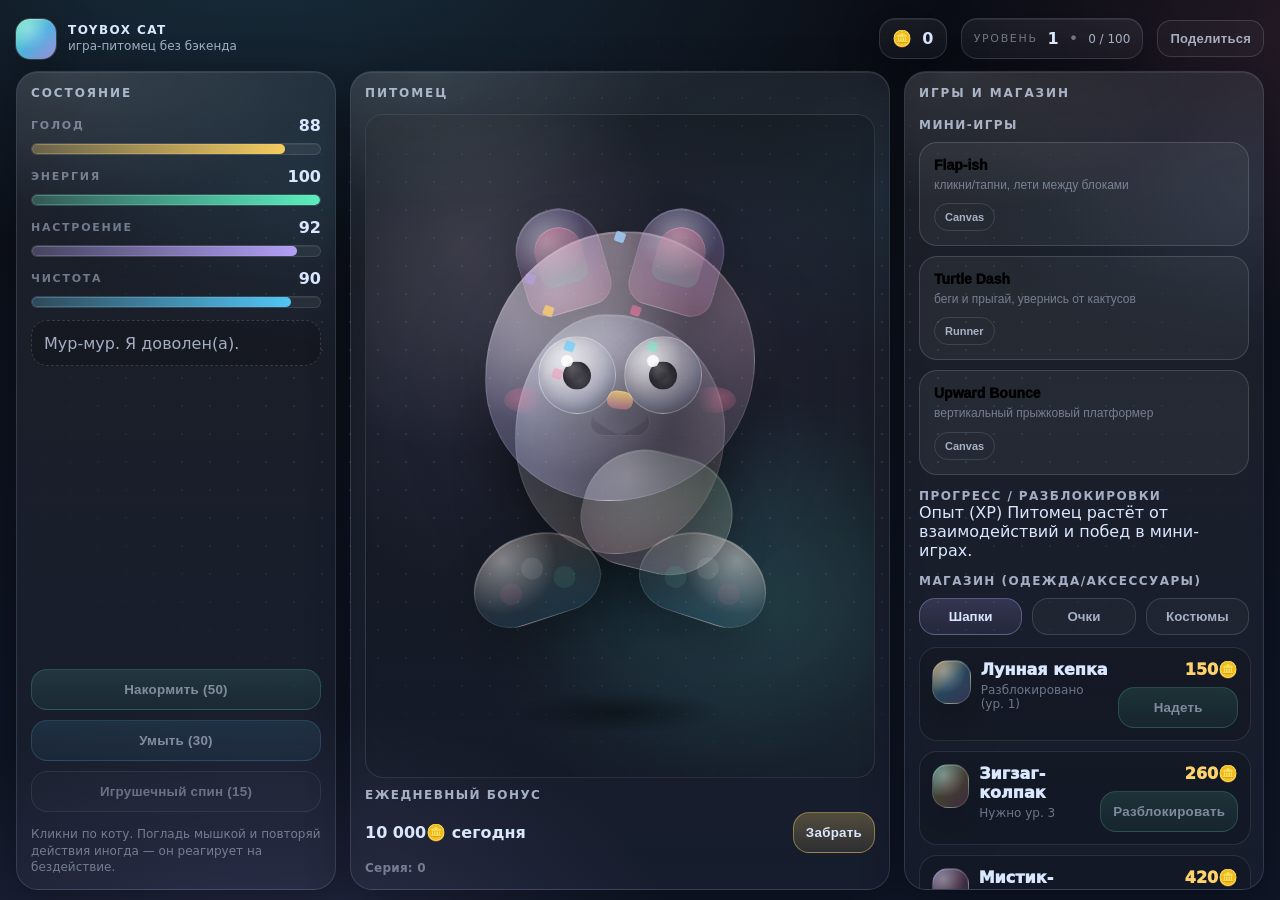
==== index.html @ 59489374 "Initial commit" ====
<!doctype html>
<html lang="ru">
  <head>
    <meta charset="UTF-8" />
    <meta name="viewport" content="width=device-width, initial-scale=1.0" />
    <title>Котик Тойбокс — питомец</title>
    <link rel="stylesheet" href="./style.css" />
  </head>
  <body>
    <div class="app">
      <header class="topbar">
        <div class="brand">
          <div class="brand__mark" aria-hidden="true"></div>
          <div class="brand__text">
            <div class="brand__title">TOYBOX CAT</div>
            <div class="brand__subtitle">игра-питомец без бэкенда</div>
          </div>
        </div>

        <div class="topbar__stats">
          <div class="coins">
            <span class="coins__icon" aria-hidden="true">🪙</span>
            <span class="coins__value" id="coins">0</span>
          </div>
          <div class="level">
            <span class="level__label">УРОВЕНЬ</span>
            <span class="level__value" id="level">1</span>
            <span class="level__sep" aria-hidden="true">•</span>
            <span class="level__xp" id="xpText">0 / 100</span>
          </div>
          <button class="btn btn--ghost btn--compact" id="btnShare" type="button" aria-label="Поделиться карточкой котика">
            Поделиться
          </button>
        </div>
      </header>

      <main class="layout">
        <section class="panel panel--left">
          <h2 class="panel__title">Состояние</h2>

          <div class="stat">
            <div class="stat__row">
              <div class="stat__label">ГОЛОД</div>
              <div class="stat__value" id="hungerText">0</div>
            </div>
            <div class="bar">
              <div class="bar__fill bar__fill--hunger" id="barHunger" style="--p:0%"></div>
            </div>
          </div>

          <div class="stat">
            <div class="stat__row">
              <div class="stat__label">ЭНЕРГИЯ</div>
              <div class="stat__value" id="energyText">100</div>
            </div>
            <div class="bar">
              <div class="bar__fill bar__fill--energy" id="barEnergy" style="--p:100%"></div>
            </div>
          </div>

          <div class="stat">
            <div class="stat__row">
              <div class="stat__label">НАСТРОЕНИЕ</div>
              <div class="stat__value" id="moodText">100</div>
            </div>
            <div class="bar">
              <div class="bar__fill bar__fill--mood" id="barMood" style="--p:100%"></div>
            </div>
          </div>

          <div class="stat">
            <div class="stat__row">
              <div class="stat__label">ЧИСТОТА</div>
              <div class="stat__value" id="cleanText">100</div>
            </div>
            <div class="bar">
              <div class="bar__fill bar__fill--clean" id="barClean" style="--p:100%"></div>
            </div>
          </div>

          <div class="mood-chip" id="moodChip" aria-live="polite"></div>

          <div class="quick-actions">
            <button class="btn btn--primary" id="btnFeed" type="button">Накормить (50)</button>
            <button class="btn btn--secondary" id="btnWash" type="button">Умыть (30)</button>
            <button class="btn btn--ghost" id="btnSpin" type="button">Игрушечный спин (15)</button>
          </div>
          <div class="hint">
            Кликни по коту. Погладь мышкой и повторяй действия иногда — он реагирует на бездействие.
          </div>
        </section>

        <section class="panel panel--center">
          <h2 class="panel__title">Питомец</h2>

          <div class="pet-stage" id="petStage">
            <div class="pet-bg" aria-hidden="true"></div>

            <div class="pet-shadow" aria-hidden="true"></div>
            <div id="pet" class="cat" role="button" tabindex="0" aria-label="Кот-питомец">
              <div class="cat__body" aria-hidden="true"></div>
              <div class="cat__tail" aria-hidden="true"></div>

              <div class="cat__head" aria-hidden="true">
                <div class="cat__ear cat__ear--l"></div>
                <div class="cat__ear cat__ear--r"></div>

                <div class="cat__face">
                  <div class="cat__eye cat__eye--l">
                    <div class="cat__pupil" id="pupilL"></div>
                    <div class="cat__shine" aria-hidden="true"></div>
                  </div>
                  <div class="cat__eye cat__eye--r">
                    <div class="cat__pupil" id="pupilR"></div>
                    <div class="cat__shine" aria-hidden="true"></div>
                  </div>

                  <div class="cat__nose" aria-hidden="true"></div>
                  <div class="cat__mouth" aria-hidden="true"></div>
                </div>

                <div class="cat__cheek cat__cheek--l" aria-hidden="true"></div>
                <div class="cat__cheek cat__cheek--r" aria-hidden="true"></div>

                <div class="cat__sparkles" aria-hidden="true"></div>
              </div>

              <div class="cat__paw cat__paw--l" aria-hidden="true"></div>
              <div class="cat__paw cat__paw--r" aria-hidden="true"></div>

              <div id="equipLayer" class="cat__equip" aria-hidden="true"></div>
            </div>

            <div id="petHand" class="pet-hand" aria-hidden="true"></div>
            <div id="toast" class="toast" aria-live="polite"></div>
          </div>

          <div class="daily">
            <div class="daily__title">Ежедневный бонус</div>
            <div class="daily__row">
              <div class="daily__text" id="dailyText">—</div>
              <button class="btn btn--gold" id="btnDaily" type="button">Забрать</button>
            </div>
            <div class="daily__streak" id="dailyStreakText" aria-live="polite">Серия: 0</div>
          </div>
        </section>

        <section class="panel panel--right">
          <h2 class="panel__title">Игры и магазин</h2>

          <div class="section">
            <div class="section__title">Мини-игры</div>
            <div class="game-grid">
              <button class="game-card" type="button" data-game="flappy">
                <div class="game-card__title">Flap-ish</div>
                <div class="game-card__desc">кликни/тапни, лети между блоками</div>
                <div class="game-card__tag">Canvas</div>
              </button>
              <button class="game-card" type="button" data-game="dino">
                <div class="game-card__title">Turtle Dash</div>
                <div class="game-card__desc">беги и прыгай, увернись от кактусов</div>
                <div class="game-card__tag">Runner</div>
              </button>
              <button class="game-card" type="button" data-game="climb">
                <div class="game-card__title">Upward Bounce</div>
                <div class="game-card__desc">вертикальный прыжковый платформер</div>
                <div class="game-card__tag">Canvas</div>
              </button>
            </div>
          </div>

          <div class="section">
            <div class="section__title">Прогресс / Разблокировки</div>
            <div class="unlock">
              <div class="unlock__row">
                <span class="unlock__label">Опыт (XP)</span>
                <span class="unlock__value" id="xpLevelHint">Питомец растёт от взаимодействий и побед в мини-играх.</span>
              </div>
            </div>
          </div>

          <div class="section">
            <div class="section__title">Магазин (одежда/аксессуары)</div>
            <div class="shop">
              <div class="shop__tabs">
                <button class="tab tab--active" type="button" data-tab="head">Шапки</button>
                <button class="tab" type="button" data-tab="eyes">Очки</button>
                <button class="tab" type="button" data-tab="outfit">Костюмы</button>
              </div>

              <div class="shop__list" id="shopList"></div>
            </div>
          </div>

          <div class="footer-note">
            Никаких копий Talking Tom. Всё сделано ванильным HTML/CSS/JS (LocalStorage).
          </div>
        </section>
      </main>
    </div>

    <div id="gameModal" class="modal" aria-hidden="true">
      <div class="modal__content">
        <div class="modal__head">
          <div class="modal__title" id="modalTitle">Мини-игра</div>
          <button class="icon-btn" id="btnCloseModal" type="button" aria-label="Закрыть">✕</button>
        </div>

        <div class="modal__body">
          <canvas id="gameCanvas" width="960" height="520"></canvas>
          <div class="modal__hud">
            <div class="modal__hudLine" id="modalHudLine">—</div>
            <button class="btn btn--primary" id="btnStartGame" type="button">Начать</button>
            <button class="btn btn--ghost" id="btnBackGame" type="button">Назад</button>
          </div>
        </div>
      </div>
    </div>

    <div id="shareModal" class="modal" aria-hidden="true">
      <div class="modal__content modal__content--share">
        <div class="modal__head">
          <div class="modal__title">Поделиться котиком</div>
          <button class="icon-btn" id="btnCloseShare" type="button" aria-label="Закрыть">✕</button>
        </div>

        <div class="modal__body">
          <canvas id="shareCanvas" width="900" height="520" aria-label="Карточка для шаринга"></canvas>

          <div class="modal__hud">
            <div class="modal__hudLine" id="shareMeta">Сгенерируй карточку и скачай PNG.</div>
            <button class="btn btn--primary" id="btnGenShare" type="button">Сгенерировать</button>
          </div>

          <div class="modal__hud">
            <button class="btn btn--gold" id="btnDownloadShare" type="button">Скачать PNG</button>
            <button class="btn btn--secondary" id="btnCopyShare" type="button">Скопировать текст</button>
          </div>

          <div class="modal__hud">
            <button class="btn btn--ghost" id="btnBackShare" type="button">Готово</button>
          </div>

          <div class="footer-note">
            Вирусность: делай скрин с текущим настроением кота + отправляй друзьям текстом.
          </div>
        </div>
      </div>
    </div>

    <script src="./script.js"></script>
  </body>
</html>
---- style.css ----
:root{
  --bg0:#0b0e16;
  --bg1:#0f1627;
  --surface0:rgba(255,255,255,.06);
  --surface1:rgba(255,255,255,.09);
  --border:rgba(180,205,255,.16);
  --text:#d9e7ff;
  --text2:rgba(217,231,255,.72);
  --text3:rgba(217,231,255,.45);

  --mint:#67f5c6;
  --lilac:#b9a6ff;
  --peach:#ffd1b8;
  --pink:#ff7aa2;
  --sky:#5cccff;
  --gold:#ffd36b;
  --danger:#ff4a6e;
  --ok:#37f5a6;

  --shadow: 0 24px 80px rgba(0,0,0,.55);
  --shadow2: 0 12px 40px rgba(0,0,0,.35);
  --inset: inset 0 1px 0 rgba(255,255,255,.08);
}

*{box-sizing:border-box}
html,body{height:100%}
body{
  margin:0;
  font-family: ui-sans-serif, system-ui, -apple-system, Segoe UI, Roboto, Helvetica, Arial, "Apple Color Emoji", "Segoe UI Emoji";
  background:
    radial-gradient(1200px 650px at 20% -10%, rgba(92,204,255,.18), transparent 55%),
    radial-gradient(950px 560px at 115% 5%, rgba(255,122,162,.14), transparent 55%),
    radial-gradient(800px 520px at 20% 110%, rgba(185,166,255,.16), transparent 55%),
    linear-gradient(180deg,var(--bg0),var(--bg1));
  color:var(--text);
  overflow:hidden;
}

body::before{
  content:"";
  position:fixed;
  inset:0;
  pointer-events:none;
  opacity:.75;
  background-image:
    radial-gradient(rgba(103,245,198,.18) 1px, transparent 1px);
  background-size:28px 28px;
  mask-image:radial-gradient(ellipse 70% 60% at 50% 45%, black 30%, transparent 78%);
  -webkit-mask-image:radial-gradient(ellipse 70% 60% at 50% 45%, black 30%, transparent 78%);
}

.app{
  height:100vh;
  display:flex;
  flex-direction:column;
  padding:18px 16px 10px;
  gap:12px;
}

.topbar{
  display:flex;
  align-items:center;
  justify-content:space-between;
  gap:14px;
}

.brand{
  display:flex;
  align-items:center;
  gap:12px;
  min-width:220px;
}
.brand__mark{
  width:40px;height:40px;border-radius:14px;
  background:
    radial-gradient(circle at 30% 25%, rgba(255,255,255,.32), transparent 52%),
    linear-gradient(135deg, rgba(103,245,198,.95), rgba(92,204,255,.85), rgba(185,166,255,.85));
  box-shadow: 0 18px 45px rgba(0,0,0,.35), 0 0 0 1px rgba(255,255,255,.18), inset 0 1px 0 rgba(255,255,255,.25);
}
.brand__title{
  font-weight:900;
  letter-spacing:.12em;
  font-size:12px;
  line-height:1.1;
}
.brand__subtitle{
  margin-top:2px;
  font-size:12px;
  color:var(--text2);
}

.topbar__stats{
  display:flex;
  align-items:center;
  gap:14px;
  justify-content:flex-end;
  flex:1;
  flex-wrap:wrap;
}

.coins,.level{
  display:flex;
  align-items:center;
  gap:10px;
  padding:10px 12px;
  border-radius:16px;
  background:linear-gradient(180deg, rgba(255,255,255,.06), rgba(255,255,255,.03));
  border:1px solid var(--border);
  box-shadow: var(--shadow2), var(--inset);
}
.coins__icon{filter:drop-shadow(0 10px 18px rgba(0,0,0,.35))}
.coins__value{
  font-weight:900;
  font-size:16px;
  letter-spacing:.02em;
}
.level__label{
  color:var(--text3);
  font-size:11px;
  letter-spacing:.15em;
  text-transform:uppercase;
}
.level__value{
  font-weight:900;
  font-size:16px;
}
.level__sep{color:var(--text3)}
.level__xp{
  color:var(--text2);
  font-size:12px;
  white-space:nowrap;
}

.layout{
  display:grid;
  grid-template-columns: 320px 1fr 360px;
  gap:14px;
  flex:1;
  min-height:0;
}

.panel{
  background:linear-gradient(180deg, rgba(255,255,255,.07), rgba(255,255,255,.03));
  border:1px solid var(--border);
  border-radius:22px;
  box-shadow: var(--shadow2), var(--inset);
  padding:14px;
  min-height:0;
  position:relative;
  overflow:hidden;
}
.panel::after{
  content:"";
  position:absolute;
  inset:-1px;
  pointer-events:none;
  background:
    radial-gradient(480px 280px at 15% 0%, rgba(255,255,255,.12), transparent 50%),
    radial-gradient(560px 300px at 100% 15%, rgba(92,204,255,.10), transparent 55%);
  opacity:.8;
}
.panel > *{position:relative; z-index:1}

.panel--left{display:flex;flex-direction:column;gap:12px}
.panel--center{display:flex;flex-direction:column;gap:10px;align-items:stretch}
.panel--right{display:flex;flex-direction:column;gap:14px}

.panel__title{
  margin:0 0 4px;
  font-size:12px;
  letter-spacing:.16em;
  text-transform:uppercase;
  color:var(--text2);
}

.stat{display:flex;flex-direction:column;gap:8px}
.stat__row{display:flex;align-items:center;justify-content:space-between;gap:10px}
.stat__label{
  font-size:11px;
  color:var(--text3);
  letter-spacing:.16em;
  text-transform:uppercase;
  font-weight:800;
}
.stat__value{font-weight:900;color:var(--text)}

.bar{
  height:12px;border-radius:999px;
  background:rgba(255,255,255,.06);
  border:1px solid rgba(255,255,255,.10);
  overflow:hidden;
  box-shadow: inset 0 1px 0 rgba(255,255,255,.06);
}
.bar__fill{
  height:100%;
  width:var(--p);
  border-radius:999px;
  transform-origin:left center;
  transition:width .35s ease, filter .35s ease;
  filter:saturate(1.1);
}
.bar__fill--hunger{background:linear-gradient(90deg, rgba(255,211,107,.25), rgba(255,211,107,.95)); box-shadow:0 0 0 1px rgba(255,211,107,.25) inset}
.bar__fill--energy{background:linear-gradient(90deg, rgba(103,245,198,.20), rgba(103,245,198,.95)); box-shadow:0 0 0 1px rgba(103,245,198,.25) inset}
.bar__fill--mood{background:linear-gradient(90deg, rgba(185,166,255,.20), rgba(185,166,255,.95)); box-shadow:0 0 0 1px rgba(185,166,255,.25) inset}
.bar__fill--clean{background:linear-gradient(90deg, rgba(92,204,255,.18), rgba(92,204,255,.95)); box-shadow:0 0 0 1px rgba(92,204,255,.25) inset}

.mood-chip{
  padding:10px 12px;
  border-radius:16px;
  background:rgba(0,0,0,.18);
  border:1px dashed rgba(255,255,255,.14);
  color:var(--text2);
  min-height:46px;
  display:flex;
  align-items:center;
}

.quick-actions{display:flex;flex-direction:column;gap:10px;margin-top:auto}
.hint{
  margin-top:2px;
  color:var(--text3);
  font-size:12px;
  line-height:1.35;
}

.btn{
  border:1px solid rgba(255,255,255,.16);
  background:rgba(255,255,255,.06);
  color:var(--text);
  padding:12px 12px;
  border-radius:16px;
  cursor:pointer;
  font-weight:900;
  letter-spacing:.02em;
  transition:transform .14s ease, box-shadow .14s ease, background .14s ease, border-color .14s ease;
  user-select:none;
}

.btn--compact{
  padding:10px 12px;
  border-radius:14px;
  font-size:13px;
}
.btn:hover{
  transform:translateY(-2px);
  box-shadow: 0 18px 40px rgba(0,0,0,.35);
  background:rgba(255,255,255,.09);
  border-color:rgba(255,255,255,.26);
}
.btn:active{transform:translateY(0px) scale(.99)}
.btn[disabled]{
  opacity:.55;
  cursor:not-allowed;
  transform:none;
  box-shadow:none;
}

.btn--primary{
  background:linear-gradient(180deg, rgba(103,245,198,.22), rgba(103,245,198,.10));
  border-color:rgba(103,245,198,.35);
}
.btn--secondary{
  background:linear-gradient(180deg, rgba(92,204,255,.20), rgba(92,204,255,.09));
  border-color:rgba(92,204,255,.34);
}
.btn--ghost{
  background:rgba(255,255,255,.03);
  border-color:rgba(255,255,255,.14);
  color:var(--text2);
}
.btn--gold{
  background:linear-gradient(180deg, rgba(255,211,107,.26), rgba(255,211,107,.10));
  border-color:rgba(255,211,107,.42);
}

.pet-stage{
  flex:1;
  min-height:0;
  border-radius:18px;
  background:
    radial-gradient(600px 420px at 40% 35%, rgba(185,166,255,.12), transparent 60%),
    radial-gradient(520px 360px at 80% 75%, rgba(103,245,198,.10), transparent 60%),
    linear-gradient(180deg, rgba(0,0,0,.16), rgba(0,0,0,.08));
  border:1px solid rgba(255,255,255,.10);
  position:relative;
  overflow:hidden;
  display:flex;
  align-items:center;
  justify-content:center;
}
.pet-bg{
  position:absolute; inset:0;
  background:
    radial-gradient(circle at 20% 20%, rgba(255,255,255,.12), transparent 32%),
    radial-gradient(circle at 70% 70%, rgba(92,204,255,.10), transparent 35%);
  filter: blur(.3px);
}

.pet-shadow{
  position:absolute;
  bottom:44px;
  width:220px;height:42px;
  background:radial-gradient(ellipse at center, rgba(0,0,0,.52), transparent 66%);
  filter: blur(1px);
  opacity:.75;
  transform: translateY(0) scale(1);
  transition:transform .2s ease, opacity .2s ease;
}

.cat{
  width:min(360px, 92%);
  aspect-ratio:1/1.05;
  position:relative;
  cursor:grab;
  outline:none;
  transform: translateY(3px) perspective(900px);
  transition: transform .18s ease;
}
.cat:active{cursor:grabbing}
.cat::before{
  content:"";
  position:absolute;
  inset:-16px;
  background: radial-gradient(300px 220px at 50% 25%, rgba(255,255,255,.10), transparent 55%);
  pointer-events:none;
  opacity:.9;
}

/* 2.5D: base body */
.cat__body{
  position:absolute;
  left:50%;
  top:46%;
  transform:translate(-50%,-50%);
  width:210px;height:240px;
  background:
    radial-gradient(circle at 30% 22%, rgba(255,255,255,.42), transparent 45%),
    radial-gradient(circle at 70% 62%, rgba(0,0,0,.26), transparent 50%),
    linear-gradient(180deg, rgba(185,166,255,.22), rgba(255,122,162,.12)),
    linear-gradient(135deg, rgba(103,245,198,.20), rgba(255,211,107,.12));
  border-radius: 44% 56% 52% 48% / 52% 48% 52% 48%;
  box-shadow:
    0 30px 60px rgba(0,0,0,.35),
    inset 0 1px 0 rgba(255,255,255,.20);
  border:1px solid rgba(255,255,255,.12);
}

.cat__tail{
  position:absolute;
  left:62%;
  top:64%;
  width:150px;height:120px;
  background:
    radial-gradient(circle at 25% 25%, rgba(255,255,255,.40), transparent 55%),
    linear-gradient(180deg, rgba(103,245,198,.18), rgba(185,166,255,.14)),
    linear-gradient(135deg, rgba(255,122,162,.15), rgba(255,211,107,.12));
  border-radius: 90px 80px 90px 70px;
  transform: translate(-50%,-50%) rotate(14deg);
  box-shadow:
    0 22px 40px rgba(0,0,0,.26),
    inset 0 1px 0 rgba(255,255,255,.18);
  border:1px solid rgba(255,255,255,.10);
  transform-origin: 20% 35%;
}

.cat__head{
  position:absolute;
  left:50%;
  top:28%;
  transform: translate(-50%,-50%);
  width:270px;height:270px;
  border-radius: 52% 48% 54% 46% / 55% 48% 52% 45%;
  background:
    radial-gradient(circle at 26% 22%, rgba(255,255,255,.44), transparent 48%),
    radial-gradient(circle at 70% 76%, rgba(0,0,0,.30), transparent 52%),
    linear-gradient(180deg, rgba(255,209,184,.18), rgba(92,204,255,.10)),
    linear-gradient(135deg, rgba(185,166,255,.22), rgba(255,122,162,.14));
  box-shadow:
    0 34px 78px rgba(0,0,0,.38),
    inset 0 1px 0 rgba(255,255,255,.20);
  border:1px solid rgba(255,255,255,.12);
}

.cat__ear{
  position:absolute;
  top:-24px;
  width:86px;height:104px;
  background:
    radial-gradient(circle at 40% 28%, rgba(255,255,255,.38), transparent 45%),
    linear-gradient(180deg, rgba(185,166,255,.26), rgba(255,122,162,.14));
  border:1px solid rgba(255,255,255,.10);
  border-radius: 60px 60px 30px 30px;
  box-shadow: 0 18px 35px rgba(0,0,0,.22), inset 0 1px 0 rgba(255,255,255,.16);
  transform: rotate(-8deg);
}
.cat__ear--l{left:32px; transform: rotate(-16deg)}
.cat__ear--r{right:32px; transform: rotate(16deg)}
.cat__ear::after{
  content:"";
  position:absolute;
  inset:18px 18px 26px 18px;
  border-radius: 40px 40px 20px 20px;
  background: linear-gradient(180deg, rgba(255,122,162,.35), rgba(103,245,198,.14));
  box-shadow: inset 0 1px 0 rgba(255,255,255,.22);
}

.cat__face{
  position:absolute;
  inset:0;
}
.cat__eye{
  position:absolute;
  top:104px;
  width:78px;height:78px;
  border-radius:50%;
  background:
    radial-gradient(circle at 35% 30%, rgba(255,255,255,.72), rgba(255,255,255,.28) 42%, rgba(200,220,255,.18) 65%, rgba(0,0,0,.08) 100%);
  box-shadow:
    inset 0 -6px 14px rgba(0,0,0,.15),
    0 14px 30px rgba(0,0,0,.15);
  border:1px solid rgba(255,255,255,.18);
  overflow:hidden;
}
.cat__eye--l{left:52px}
.cat__eye--r{right:52px}

.cat__pupil{
  position:absolute;
  left:50%;top:50%;
  width:28px;height:28px;
  transform: translate(-50%,-50%);
  border-radius:50%;
  background:
    radial-gradient(circle at 30% 20%, rgba(255,255,255,.22), transparent 45%),
    radial-gradient(circle at 60% 65%, rgba(0,0,0,.65), rgba(0,0,0,.95));
  box-shadow: 0 0 0 10px rgba(185,166,255,.06) inset;
  transition: transform .08s linear;
}
.cat__shine{
  position:absolute;
  width:12px;height:12px;border-radius:50%;
  left:22px;top:18px;
  background: rgba(255,255,255,.92);
  filter: blur(.2px);
  opacity:.95;
}

.cat__nose{
  position:absolute;
  left:50%; top:168px;
  width:26px;height:18px;
  transform:translate(-50%,-50%) rotate(8deg);
  background: linear-gradient(180deg, rgba(255,211,107,.75), rgba(255,122,162,.35));
  border-radius: 12px 12px 10px 10px;
  box-shadow: 0 10px 22px rgba(0,0,0,.22), inset 0 1px 0 rgba(255,255,255,.22);
}

.cat__mouth{
  position:absolute;
  left:50%; top:185px;
  width:60px;height:38px;
  transform:translate(-50%,-50%);
  border-radius: 40px 40px 22px 22px;
  background:
    radial-gradient(circle at 50% 40%, rgba(0,0,0,.14), transparent 55%),
    linear-gradient(180deg, rgba(0,0,0,.05), rgba(0,0,0,.14));
  border:1px solid rgba(255,255,255,.10);
  clip-path: polygon(0% 35%, 8% 60%, 22% 75%, 50% 100%, 78% 75%, 92% 60%, 100% 35%, 100% 100%, 0% 100%);
  opacity:.85;
}

.cat__cheek{
  position:absolute;
  top:155px;
  width:46px;height:26px;
  border-radius: 50%;
  background: radial-gradient(circle at 30% 40%, rgba(255,122,162,.36), rgba(255,122,162,.0) 70%);
  filter: blur(.2px);
  opacity:.9;
}
.cat__cheek--l{left:18px}
.cat__cheek--r{right:18px; transform: scaleX(-1)}

.cat__sparkles{
  position:absolute;
  inset:0;
  pointer-events:none;
  opacity:0;
  transition: opacity .2s ease;
}
.cat__sparkles::before,
.cat__sparkles::after{
  content:"";
  position:absolute;
  left:50%; top:0;
  width:10px;height:10px;
  border-radius:2px;
  background: rgba(103,245,198,.9);
  transform: translate(-50%, 0) rotate(20deg);
  box-shadow:
    -42px 94px 0 rgba(255,211,107,.75),
    40px 64px 0 rgba(255,122,162,.55),
    -10px 120px 0 rgba(92,204,255,.65);
  filter: drop-shadow(0 10px 20px rgba(0,0,0,.35));
}
.cat__sparkles::after{
  opacity:.7;
  background: rgba(185,166,255,.9);
  box-shadow:
    -70px 70px 0 rgba(185,166,255,.65),
    68px 92px 0 rgba(103,245,198,.65),
    -12px 150px 0 rgba(255,122,162,.55);
}

.cat__paw{
  position:absolute;
  bottom:18px;
  width:130px;height:86px;
  background:
    radial-gradient(circle at 30% 20%, rgba(255,255,255,.38), transparent 48%),
    linear-gradient(180deg, rgba(255,209,184,.16), rgba(92,204,255,.10));
  border:1px solid rgba(255,255,255,.10);
  border-radius: 50% 50% 30% 30% / 60% 60% 40% 40%;
  box-shadow: 0 22px 45px rgba(0,0,0,.24), inset 0 1px 0 rgba(255,255,255,.18);
}
.cat__paw--l{left:30px; transform: rotate(-18deg)}
.cat__paw--r{right:30px; transform: scaleX(-1) rotate(-18deg)}

.cat__paw::after{
  content:"";
  position:absolute;
  left:50%; top:22px;
  width:22px;height:22px;
  transform: translateX(-50%);
  border-radius:50%;
  background: rgba(255,255,255,.10);
  box-shadow: -28px 18px 0 rgba(255,122,162,.10), 28px 18px 0 rgba(103,245,198,.10);
  opacity:.85;
}

.pet-hand{
  position:absolute;
  left:50%;top:62%;
  width:92px;height:92px;
  transform: translate(-50%,-50%);
  border-radius:50%;
  background:
    radial-gradient(circle at 30% 30%, rgba(255,255,255,.40), rgba(255,255,255,.10) 35%, rgba(0,0,0,.08) 100%),
    linear-gradient(180deg, rgba(255,211,107,.18), rgba(185,166,255,.10));
  border:1px solid rgba(255,255,255,.14);
  box-shadow: 0 26px 60px rgba(0,0,0,.35), inset 0 1px 0 rgba(255,255,255,.16);
  opacity:0;
  pointer-events:none;
  transition: opacity .12s ease;
}

.toast{
  position:absolute;
  left:50%;
  top:10px;
  transform: translateX(-50%);
  padding:12px 14px;
  border-radius:16px;
  border:1px solid rgba(255,255,255,.16);
  background: rgba(0,0,0,.34);
  color:var(--text);
  box-shadow: 0 22px 60px rgba(0,0,0,.5);
  opacity:0;
  pointer-events:none;
}

.toast.show{
  opacity:1;
  animation: toastIn .9s ease both;
}

@keyframes toastIn{
  0%{transform: translateX(-50%) translateY(-10px) scale(.98); filter:blur(.4px)}
  35%{transform: translateX(-50%) translateY(0) scale(1)}
  100%{transform: translateX(-50%) translateY(-4px) scale(.99); opacity:.95}
}

/* Cat animations */
.cat{
  animation: breathe 2.8s ease-in-out infinite;
}
@keyframes breathe{
  0%,100%{transform: translateY(3px) scale(1) perspective(900px)}
  50%{transform: translateY(2px) scale(1.01) perspective(900px)}
}

.cat__tail{
  animation: tailWag 2.4s ease-in-out infinite;
}
@keyframes tailWag{
  0%,100%{transform: translate(-50%,-50%) rotate(12deg)}
  35%{transform: translate(-50%,-50%) rotate(26deg)}
  70%{transform: translate(-50%,-50%) rotate(6deg)}
}

.cat.mood-sleepy{filter:saturate(.95)}
.cat.mood-sleepy .cat__tail{animation-duration:4.2s; opacity:.9}

/* Blink and sleep */
.cat.is-blinking .cat__eye{
  transform: scaleY(.15);
  transition: transform .08s ease;
}
.cat.is-blinking .cat__shine{opacity:.3}

.cat.mood-sleepy .cat__eye{
  background:
    radial-gradient(circle at 35% 30%, rgba(255,255,255,.56), rgba(255,255,255,.18) 42%, rgba(200,220,255,.12) 65%, rgba(0,0,0,.10) 100%);
  opacity:.92;
}
.cat.mood-sleepy .cat__pupil{opacity:.65}

.cat.mood-angry .cat__ear{filter: saturate(1.2) hue-rotate(-6deg)}
.cat.mood-angry .cat__sparkles{opacity:0}
.cat.mood-happy .cat__sparkles{opacity:1}

/* Inactivity: slight shaking */
.cat.mood-angry{
  animation: shakeAngry .45s ease-in-out infinite;
  animation-iteration-count: 3;
}
@keyframes shakeAngry{
  0%{transform: translateY(3px) rotate(0deg) perspective(900px)}
  50%{transform: translateY(2px) rotate(-1.2deg) perspective(900px)}
  100%{transform: translateY(3px) rotate(0deg) perspective(900px)}
}

/* Equip layer */
.cat__equip{
  position:absolute;
  left:0; top:0; right:0; bottom:0;
  pointer-events:none;
}

.equip-hat{
  position:absolute;
  left:50%; top:56px;
  transform: translateX(-50%);
  width:150px;height:72px;
  --hatA: rgba(255,211,107,.35);
  --hatB: rgba(185,166,255,.16);
  --hatS1: rgba(103,245,198,.25);
  --hatS2: rgba(255,122,162,.20);
  --hatS3: rgba(92,204,255,.20);
}
.equip-hat::before{
  content:"";
  position:absolute; inset:0;
  background:
    radial-gradient(circle at 40% 25%, rgba(255,255,255,.50), transparent 55%),
    linear-gradient(180deg, var(--hatA), var(--hatB));
  border-radius: 90px 90px 24px 24px / 80px 80px 20px 20px;
  box-shadow: 0 20px 45px rgba(0,0,0,.35), inset 0 1px 0 rgba(255,255,255,.18);
  border:1px solid rgba(255,255,255,.16);
  transform: rotate(-4deg);
}
.equip-hat::after{
  content:"";
  position:absolute;
  left:12px; top:34px;
  width:126px;height:22px;
  border-radius: 16px;
  background: linear-gradient(90deg, var(--hatS1), var(--hatS2), var(--hatS3));
  opacity:.9;
}

.equip-hat--moon{
  --hatA: rgba(255,211,107,.42);
  --hatB: rgba(185,166,255,.18);
  --hatS1: rgba(92,204,255,.20);
  --hatS2: rgba(255,122,162,.18);
  --hatS3: rgba(103,245,198,.22);
}
.equip-hat--zig{
  --hatA: rgba(103,245,198,.30);
  --hatB: rgba(255,122,162,.14);
  --hatS1: rgba(255,211,107,.22);
  --hatS2: rgba(103,245,198,.22);
  --hatS3: rgba(185,166,255,.20);
}
.equip-hat--mystic{
  --hatA: rgba(185,166,255,.32);
  --hatB: rgba(92,204,255,.16);
  --hatS1: rgba(255,122,162,.18);
  --hatS2: rgba(185,166,255,.20);
  --hatS3: rgba(255,211,107,.18);
}

.equip-hat--star{
  --hatA: rgba(255,211,107,.44);
  --hatB: rgba(92,204,255,.18);
  --hatS1: rgba(185,166,255,.22);
  --hatS2: rgba(103,245,198,.20);
  --hatS3: rgba(255,122,162,.18);
}
.equip-hat--swirl{
  --hatA: rgba(255,122,162,.35);
  --hatB: rgba(185,166,255,.18);
  --hatS1: rgba(92,204,255,.22);
  --hatS2: rgba(103,245,198,.20);
  --hatS3: rgba(255,211,107,.18);
}
.equip-hat--bow{
  --hatA: rgba(255,209,184,.30);
  --hatB: rgba(103,245,198,.18);
  --hatS1: rgba(255,122,162,.18);
  --hatS2: rgba(92,204,255,.18);
  --hatS3: rgba(185,166,255,.16);
}
.equip-hat--nori{
  --hatA: rgba(55,245,166,.34);
  --hatB: rgba(185,166,255,.14);
  --hatS1: rgba(255,211,107,.18);
  --hatS2: rgba(92,204,255,.18);
  --hatS3: rgba(103,245,198,.22);
}
.equip-hat--robot{
  --hatA: rgba(92,204,255,.34);
  --hatB: rgba(255,122,162,.14);
  --hatS1: rgba(255,211,107,.18);
  --hatS2: rgba(185,166,255,.20);
  --hatS3: rgba(103,245,198,.16);
}

.equip-glasses{
  position:absolute;
  left:50%; top:126px;
  transform: translateX(-50%);
  width:172px; height:72px;
  --glA: rgba(92,204,255,.25);
  --glB: rgba(185,166,255,.12);
  --glStripe: rgba(255,211,107,.22);
}
.equip-glasses::before{
  content:"";
  position:absolute;
  inset:0;
  background:
    radial-gradient(circle at 33% 45%, rgba(255,255,255,.40), transparent 42%),
    linear-gradient(180deg, var(--glA), var(--glB));
  border:1px solid rgba(255,255,255,.16);
  border-radius: 22px;
  clip-path: polygon(0 30%, 18% 0, 46% 0, 54% 0, 82% 0, 100% 30%, 100% 100%, 0 100%);
  box-shadow: 0 22px 60px rgba(0,0,0,.35), inset 0 1px 0 rgba(255,255,255,.18);
}
.equip-glasses::after{
  content:"";
  position:absolute;
  left:50%; top:12px;
  transform: translateX(-50%);
  width:64px;height:14px;
  border-radius:99px;
  background: linear-gradient(90deg, var(--glStripe), rgba(255,122,162,.16), rgba(103,245,198,.16));
  border:1px solid rgba(255,255,255,.14);
}

.equip-glasses--spark{
  --glA: rgba(92,204,255,.30);
  --glB: rgba(255,211,107,.14);
  --glStripe: rgba(103,245,198,.24);
}
.equip-glasses--rim{
  --glA: rgba(255,122,162,.20);
  --glB: rgba(185,166,255,.14);
  --glStripe: rgba(255,211,107,.22);
}
.equip-glasses--nebula{
  --glA: rgba(185,166,255,.30);
  --glB: rgba(92,204,255,.16);
  --glStripe: rgba(185,166,255,.22);
}

.equip-glasses--visor{
  --glA: rgba(103,245,198,.34);
  --glB: rgba(92,204,255,.18);
  --glStripe: rgba(255,211,107,.16);
}
.equip-glasses--halo{
  --glA: rgba(255,211,107,.42);
  --glB: rgba(185,166,255,.14);
  --glStripe: rgba(92,204,255,.18);
}
.equip-glasses--comets{
  --glA: rgba(185,166,255,.34);
  --glB: rgba(103,245,198,.16);
  --glStripe: rgba(255,122,162,.18);
}

.equip-outfit{
  position:absolute;
  left:50%; top:146px;
  transform: translateX(-50%);
  width:210px; height:156px;
  --outA: rgba(255,122,162,.18);
  --outB: rgba(103,245,198,.12);
  --outS1: rgba(255,211,107,.25);
  --outS2: rgba(92,204,255,.18);
  --outS3: rgba(185,166,255,.18);
}
.equip-outfit::before{
  content:"";
  position:absolute; inset:0;
  background:
    radial-gradient(circle at 50% 20%, rgba(255,255,255,.26), transparent 55%),
    linear-gradient(180deg, var(--outA), var(--outB));
  border-radius: 40px 40px 50px 50px;
  border:1px solid rgba(255,255,255,.14);
  box-shadow: 0 22px 70px rgba(0,0,0,.28), inset 0 1px 0 rgba(255,255,255,.18);
  clip-path: polygon(6% 0, 94% 0, 100% 24%, 94% 100%, 6% 100%, 0 24%);
}
.equip-outfit::after{
  content:"";
  position:absolute;
  left:50%; top:38px;
  width:120px;height:18px;
  transform: translateX(-50%);
  border-radius: 99px;
  background: linear-gradient(90deg, var(--outS1), var(--outS2), var(--outS3));
  opacity:.85;
}

.equip-outfit--patch{
  --outA: rgba(255,122,162,.20);
  --outB: rgba(185,166,255,.14);
  --outS1: rgba(255,211,107,.25);
  --outS2: rgba(92,204,255,.18);
  --outS3: rgba(185,166,255,.20);
}
.equip-outfit--comfy{
  --outA: rgba(103,245,198,.18);
  --outB: rgba(92,204,255,.14);
  --outS1: rgba(185,166,255,.20);
  --outS2: rgba(103,245,198,.20);
  --outS3: rgba(255,211,107,.18);
}
.equip-outfit--prism{
  --outA: rgba(185,166,255,.22);
  --outB: rgba(255,122,162,.14);
  --outS1: rgba(92,204,255,.20);
  --outS2: rgba(255,211,107,.22);
  --outS3: rgba(103,245,198,.18);
}

.equip-outfit--jacket{
  --outA: rgba(92,204,255,.22);
  --outB: rgba(255,209,184,.14);
  --outS1: rgba(255,211,107,.20);
  --outS2: rgba(185,166,255,.18);
  --outS3: rgba(103,245,198,.16);
}
.equip-outfit--tux{
  --outA: rgba(185,166,255,.24);
  --outB: rgba(255,122,162,.12);
  --outS1: rgba(92,204,255,.18);
  --outS2: rgba(255,211,107,.18);
  --outS3: rgba(103,245,198,.16);
}
.equip-outfit--cape{
  --outA: rgba(103,245,198,.24);
  --outB: rgba(255,211,107,.12);
  --outS1: rgba(92,204,255,.20);
  --outS2: rgba(185,166,255,.18);
  --outS3: rgba(255,122,162,.14);
}

/* Daily + game sections */
.daily__title,.section__title{
  font-size:12px;
  color:var(--text2);
  letter-spacing:.12em;
  text-transform:uppercase;
  font-weight:900;
}
.daily__row{
  margin-top:10px;
  display:flex;
  align-items:center;
  justify-content:space-between;
  gap:12px;
}
.daily__text{color:var(--text); font-weight:900}
.daily__streak{
  margin-top:8px;
  color:var(--text3);
  font-size:12px;
  letter-spacing:.02em;
  font-weight:900;
}

.game-grid{
  display:grid;
  grid-template-columns:1fr;
  gap:10px;
  margin-top:10px;
}
.game-card{
  text-align:left;
  padding:14px 14px;
  border-radius:18px;
  cursor:pointer;
  border:1px solid rgba(255,255,255,.14);
  background: rgba(255,255,255,.05);
  transition: transform .14s ease, background .14s ease, border-color .14s ease, box-shadow .14s ease;
}
.game-card:hover{
  transform: translateY(-2px);
  border-color: rgba(255,255,255,.26);
  background: rgba(255,255,255,.08);
  box-shadow: 0 18px 45px rgba(0,0,0,.35);
}
.game-card__title{font-weight:950;font-size:14px}
.game-card__desc{color:var(--text3);font-size:12px;line-height:1.35;margin-top:4px}
.game-card__tag{margin-top:10px;display:inline-block;padding:7px 10px;border-radius:999px;border:1px solid rgba(255,255,255,.12);color:var(--text2);font-size:11px;font-weight:900}

.shop__tabs{
  margin-top:10px;
  display:flex;
  gap:10px;
}
.tab{
  flex:1;
  padding:10px 12px;
  border-radius:16px;
  border:1px solid rgba(255,255,255,.14);
  background:rgba(255,255,255,.03);
  color:var(--text2);
  cursor:pointer;
  font-weight:900;
  transition: transform .14s ease, background .14s ease, border-color .14s ease;
}
.tab:hover{transform: translateY(-2px)}
.tab--active{
  background:linear-gradient(180deg, rgba(185,166,255,.18), rgba(185,166,255,.08));
  border-color: rgba(185,166,255,.35);
  color:var(--text);
}

.shop__list{
  margin-top:12px;
  display:grid;
  grid-template-columns:1fr;
  gap:10px;
}
.shop-item{
  display:flex;
  align-items:flex-start;
  justify-content:space-between;
  gap:10px;
  padding:12px;
  border-radius:18px;
  background: rgba(0,0,0,.14);
  border:1px solid rgba(255,255,255,.10);
}
.shop-item__left{display:flex;gap:10px;align-items:flex-start}
.shop-item__icon{
  width:44px;height:44px;border-radius:16px;
  border:1px solid rgba(255,255,255,.14);
  background:
    radial-gradient(circle at 30% 25%, rgba(255,255,255,.35), transparent 55%),
    linear-gradient(135deg, rgba(103,245,198,.18), rgba(92,204,255,.12), rgba(255,122,162,.10));
  box-shadow: 0 16px 45px rgba(0,0,0,.25), inset 0 1px 0 rgba(255,255,255,.16);
}
.shop-item__name{font-weight:950}
.shop-item__req{color:var(--text3);font-size:12px;margin-top:4px}
.shop-item__meta{display:flex;flex-direction:column}
.shop-item__price{color:var(--gold);font-weight:950}
.shop-item__btn{min-width:120px}

.footer-note{
  margin-top:auto;
  color:var(--text3);
  font-size:12px;
  line-height:1.35;
}

/* Modal */
.modal{
  position:fixed;
  inset:0;
  background: rgba(0,0,0,.55);
  display:flex;
  align-items:center;
  justify-content:center;
  padding:18px;
  opacity:0;
  pointer-events:none;
  transition: opacity .18s ease;
}
.modal[aria-hidden="false"]{
  opacity:1;
  pointer-events:auto;
}
.modal__content{
  width:min(980px, 100%);
  border-radius:22px;
  background:linear-gradient(180deg, rgba(255,255,255,.08), rgba(255,255,255,.04));
  border:1px solid rgba(255,255,255,.14);
  box-shadow: var(--shadow);
  overflow:hidden;
}
.modal__head{
  padding:14px 16px;
  display:flex;
  justify-content:space-between;
  align-items:center;
  border-bottom: 1px solid rgba(255,255,255,.10);
}
.modal__title{
  font-weight:950;
  letter-spacing:.08em;
}
.icon-btn{
  width:40px;height:40px;
  border-radius:16px;
  border:1px solid rgba(255,255,255,.14);
  background: rgba(0,0,0,.18);
  color:var(--text);
  cursor:pointer;
  transition: transform .14s ease, background .14s ease;
}
.icon-btn:hover{transform: translateY(-2px); background: rgba(0,0,0,.26)}
.modal__body{
  padding:14px;
  display:grid;
  grid-template-columns: 1fr;
  gap:12px;
}
#gameCanvas{
  width:100%;
  height:auto;
  border-radius:18px;
  border:1px solid rgba(255,255,255,.14);
  background: rgba(0,0,0,.25);
}

#shareCanvas{
  width:100%;
  height:auto;
  border-radius:18px;
  border:1px solid rgba(255,255,255,.14);
  background: rgba(0,0,0,.22);
}

.modal__content--share .modal__body{
  gap:10px;
}
.modal__hud{
  display:flex;
  align-items:center;
  justify-content:space-between;
  gap:12px;
}
.modal__hudLine{color:var(--text2);font-weight:800;letter-spacing:.02em}

/* Responsive */
@media (max-width: 1060px){
  .layout{grid-template-columns: 300px 1fr}
  .panel--right{display:none}
}
@media (max-width: 760px){
  .layout{grid-template-columns: 1fr}
  .panel--left,.panel--center{min-height:unset}
  body{overflow:auto}
}
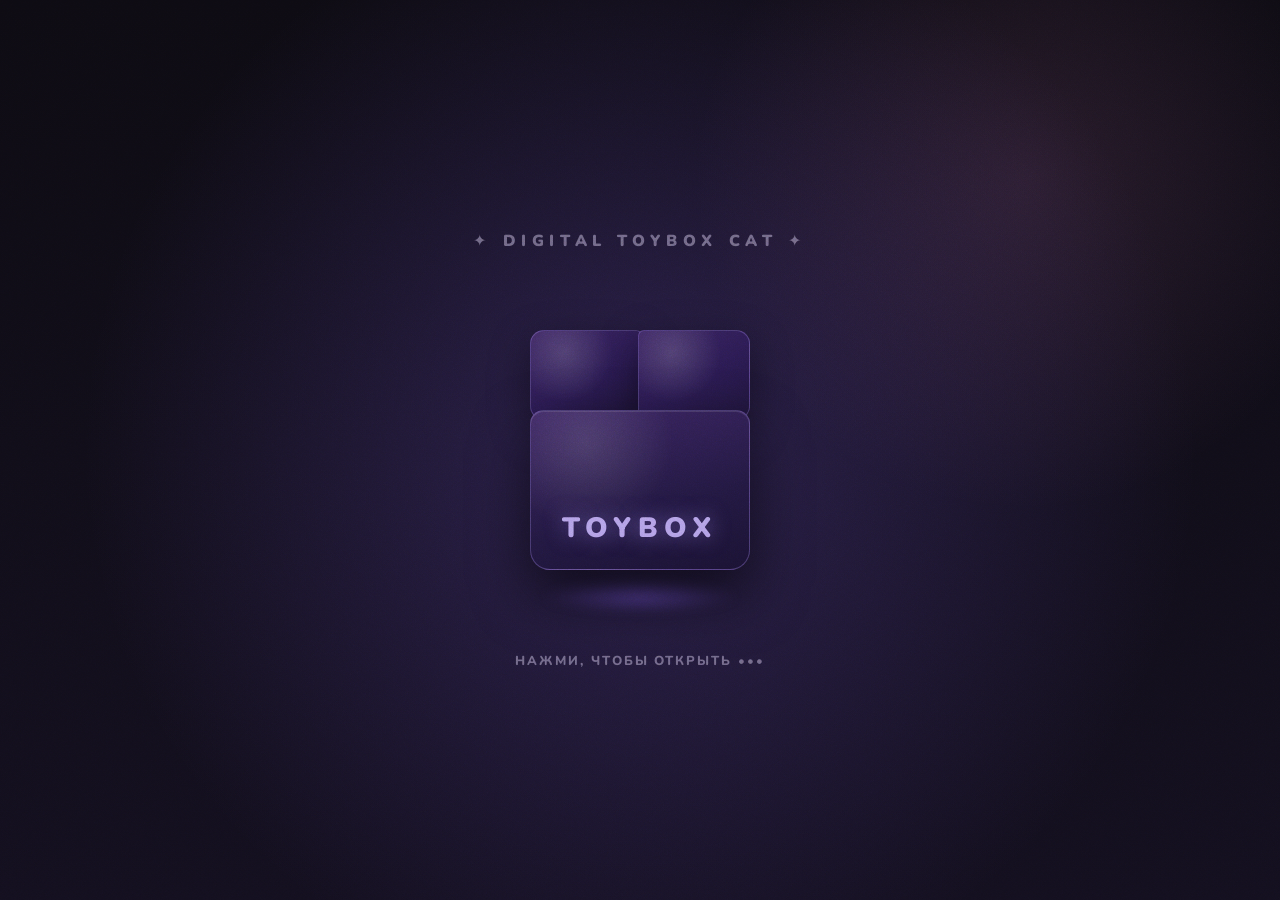
==== commit cc4c26ee: "Fix and more" ====
--- a/index.html
+++ b/index.html
@@ -7,7 +7,82 @@
     <link rel="stylesheet" href="./style.css" />
   </head>
   <body>
-    <div class="app">
+
+    <!-- ═══════════════════════════════════════════════
+         UNBOXING SCREEN
+         ═══════════════════════════════════════════════ -->
+    <div id="unboxingScreen">
+      <canvas id="ubParticleCanvas" style="position:absolute;inset:0;pointer-events:none;width:100%;height:100%;"></canvas>
+
+      <div class="ub-title">✦ Digital Toybox Cat ✦</div>
+
+      <div class="ub-stage" id="ubStage" role="button" tabindex="0" aria-label="Открыть коробку">
+        <div class="ub-shadow"></div>
+        <div class="ub-box" id="ubBox">
+
+          <!-- Lid halves (fly open on click) -->
+          <div class="ub-box__lid">
+            <div class="ub-box__lid-l" aria-hidden="true"></div>
+            <div class="ub-box__lid-r" aria-hidden="true"></div>
+          </div>
+
+          <!-- Inner glow when opened -->
+          <div class="ub-box__inner-glow" aria-hidden="true"></div>
+
+          <!-- Cat silhouette rising from box -->
+          <div class="ub-cat-reveal" aria-hidden="true">
+            <div class="ub-cat-sil">
+              <!-- Mini CSS cat silhouette -->
+              <div style="
+                position:absolute; left:50%; top:50%;
+                transform:translate(-50%,-52%);
+                width:110px; height:130px;
+                background: radial-gradient(circle at 30% 22%, rgba(255,255,255,.55), transparent 48%),
+                            linear-gradient(175deg, rgba(122,245,200,.45), rgba(201,184,255,.55));
+                border-radius: 52% 48% 54% 46% / 55% 48% 52% 45%;
+                box-shadow: 0 0 40px rgba(122,245,200,.55), 0 0 80px rgba(160,138,238,.40);
+              "></div>
+              <!-- Ears -->
+              <div style="position:absolute;left:50%;top:18%;transform:translate(-82%,-55%);
+                width:38px;height:50px;
+                background:linear-gradient(175deg,rgba(122,245,200,.42),rgba(201,184,255,.28));
+                border-radius:36px 36px 14px 14px;transform-origin:bottom center;transform:translateX(-160%) rotate(-18deg);
+                box-shadow:0 0 20px rgba(122,245,200,.40);"></div>
+              <div style="position:absolute;right:50%;top:18%;
+                width:38px;height:50px;
+                background:linear-gradient(175deg,rgba(122,245,200,.42),rgba(201,184,255,.28));
+                border-radius:36px 36px 14px 14px;transform-origin:bottom center;transform:translateX(160%) rotate(18deg);
+                box-shadow:0 0 20px rgba(122,245,200,.40);"></div>
+              <!-- Eyes glow -->
+              <div style="position:absolute;left:35%;top:38%;
+                width:22px;height:22px;border-radius:50%;
+                background:rgba(122,245,200,.90);
+                box-shadow:0 0 12px rgba(122,245,200,.9),0 0 24px rgba(122,245,200,.5);"></div>
+              <div style="position:absolute;right:35%;top:38%;
+                width:22px;height:22px;border-radius:50%;
+                background:rgba(122,245,200,.90);
+                box-shadow:0 0 12px rgba(122,245,200,.9),0 0 24px rgba(122,245,200,.5);"></div>
+            </div>
+          </div>
+
+          <!-- Box body -->
+          <div class="ub-box__bottom" aria-hidden="true"></div>
+        </div>
+
+        <!-- Hover ring -->
+        <div class="ub-ring" aria-hidden="true"></div>
+      </div>
+
+      <div class="ub-hint" id="ubHint">
+        нажми, чтобы открыть <span>•••</span>
+      </div>
+    </div>
+
+
+    <!-- ═══════════════════════════════════════════════
+         MAIN APP (hidden until unboxing done)
+         ═══════════════════════════════════════════════ -->
+    <div class="app" id="mainApp">
       <header class="topbar">
         <div class="brand">
           <div class="brand__mark" aria-hidden="true"></div>
@@ -95,8 +170,8 @@
 
           <div class="pet-stage" id="petStage">
             <div class="pet-bg" aria-hidden="true"></div>
-
             <div class="pet-shadow" aria-hidden="true"></div>
+
             <div id="pet" class="cat" role="button" tabindex="0" aria-label="Кот-питомец">
               <div class="cat__body" aria-hidden="true"></div>
               <div class="cat__tail" aria-hidden="true"></div>
@@ -121,7 +196,6 @@
 
                 <div class="cat__cheek cat__cheek--l" aria-hidden="true"></div>
                 <div class="cat__cheek cat__cheek--r" aria-hidden="true"></div>
-
                 <div class="cat__sparkles" aria-hidden="true"></div>
               </div>
 
@@ -187,7 +261,6 @@
                 <button class="tab" type="button" data-tab="eyes">Очки</button>
                 <button class="tab" type="button" data-tab="outfit">Костюмы</button>
               </div>
-
               <div class="shop__list" id="shopList"></div>
             </div>
           </div>
@@ -199,13 +272,15 @@
       </main>
     </div>
 
+    <!-- ═══════════════════════════════════════════════
+         GAME MODAL
+         ═══════════════════════════════════════════════ -->
     <div id="gameModal" class="modal" aria-hidden="true">
       <div class="modal__content">
         <div class="modal__head">
           <div class="modal__title" id="modalTitle">Мини-игра</div>
           <button class="icon-btn" id="btnCloseModal" type="button" aria-label="Закрыть">✕</button>
         </div>
-
         <div class="modal__body">
           <canvas id="gameCanvas" width="960" height="520"></canvas>
           <div class="modal__hud">
@@ -217,30 +292,28 @@
       </div>
     </div>
 
+    <!-- ═══════════════════════════════════════════════
+         SHARE MODAL
+         ═══════════════════════════════════════════════ -->
     <div id="shareModal" class="modal" aria-hidden="true">
       <div class="modal__content modal__content--share">
         <div class="modal__head">
           <div class="modal__title">Поделиться котиком</div>
           <button class="icon-btn" id="btnCloseShare" type="button" aria-label="Закрыть">✕</button>
         </div>
-
         <div class="modal__body">
           <canvas id="shareCanvas" width="900" height="520" aria-label="Карточка для шаринга"></canvas>
-
           <div class="modal__hud">
             <div class="modal__hudLine" id="shareMeta">Сгенерируй карточку и скачай PNG.</div>
             <button class="btn btn--primary" id="btnGenShare" type="button">Сгенерировать</button>
           </div>
-
           <div class="modal__hud">
             <button class="btn btn--gold" id="btnDownloadShare" type="button">Скачать PNG</button>
             <button class="btn btn--secondary" id="btnCopyShare" type="button">Скопировать текст</button>
           </div>
-
           <div class="modal__hud">
             <button class="btn btn--ghost" id="btnBackShare" type="button">Готово</button>
           </div>
-
           <div class="footer-note">
             Вирусность: делай скрин с текущим настроением кота + отправляй друзьям текстом.
           </div>
@@ -251,4 +324,3 @@
     <script src="./script.js"></script>
   </body>
 </html>
-
--- a/style.css
+++ b/style.css
@@ -1,1070 +1,1143 @@
-:root{
-  --bg0:#0b0e16;
-  --bg1:#0f1627;
-  --surface0:rgba(255,255,255,.06);
-  --surface1:rgba(255,255,255,.09);
-  --border:rgba(180,205,255,.16);
-  --text:#d9e7ff;
-  --text2:rgba(217,231,255,.72);
-  --text3:rgba(217,231,255,.45);
-
-  --mint:#67f5c6;
-  --lilac:#b9a6ff;
-  --peach:#ffd1b8;
-  --pink:#ff7aa2;
-  --sky:#5cccff;
-  --gold:#ffd36b;
-  --danger:#ff4a6e;
-  --ok:#37f5a6;
-
-  --shadow: 0 24px 80px rgba(0,0,0,.55);
-  --shadow2: 0 12px 40px rgba(0,0,0,.35);
-  --inset: inset 0 1px 0 rgba(255,255,255,.08);
-}
-
-*{box-sizing:border-box}
-html,body{height:100%}
-body{
-  margin:0;
-  font-family: ui-sans-serif, system-ui, -apple-system, Segoe UI, Roboto, Helvetica, Arial, "Apple Color Emoji", "Segoe UI Emoji";
-  background:
-    radial-gradient(1200px 650px at 20% -10%, rgba(92,204,255,.18), transparent 55%),
-    radial-gradient(950px 560px at 115% 5%, rgba(255,122,162,.14), transparent 55%),
-    radial-gradient(800px 520px at 20% 110%, rgba(185,166,255,.16), transparent 55%),
-    linear-gradient(180deg,var(--bg0),var(--bg1));
-  color:var(--text);
-  overflow:hidden;
-}
-
-body::before{
-  content:"";
-  position:fixed;
-  inset:0;
-  pointer-events:none;
-  opacity:.75;
-  background-image:
-    radial-gradient(rgba(103,245,198,.18) 1px, transparent 1px);
-  background-size:28px 28px;
-  mask-image:radial-gradient(ellipse 70% 60% at 50% 45%, black 30%, transparent 78%);
-  -webkit-mask-image:radial-gradient(ellipse 70% 60% at 50% 45%, black 30%, transparent 78%);
-}
-
-.app{
-  height:100vh;
-  display:flex;
-  flex-direction:column;
-  padding:18px 16px 10px;
-  gap:12px;
-}
-
-.topbar{
-  display:flex;
-  align-items:center;
-  justify-content:space-between;
-  gap:14px;
-}
-
-.brand{
-  display:flex;
-  align-items:center;
-  gap:12px;
-  min-width:220px;
-}
-.brand__mark{
-  width:40px;height:40px;border-radius:14px;
-  background:
-    radial-gradient(circle at 30% 25%, rgba(255,255,255,.32), transparent 52%),
-    linear-gradient(135deg, rgba(103,245,198,.95), rgba(92,204,255,.85), rgba(185,166,255,.85));
-  box-shadow: 0 18px 45px rgba(0,0,0,.35), 0 0 0 1px rgba(255,255,255,.18), inset 0 1px 0 rgba(255,255,255,.25);
-}
-.brand__title{
-  font-weight:900;
-  letter-spacing:.12em;
-  font-size:12px;
-  line-height:1.1;
-}
-.brand__subtitle{
-  margin-top:2px;
-  font-size:12px;
-  color:var(--text2);
-}
-
-.topbar__stats{
-  display:flex;
-  align-items:center;
-  gap:14px;
-  justify-content:flex-end;
-  flex:1;
-  flex-wrap:wrap;
-}
-
-.coins,.level{
-  display:flex;
-  align-items:center;
-  gap:10px;
-  padding:10px 12px;
-  border-radius:16px;
-  background:linear-gradient(180deg, rgba(255,255,255,.06), rgba(255,255,255,.03));
-  border:1px solid var(--border);
+/* ============================================================
+   TOYBOX CAT — SOFT-CREEPY ART TOY REDESIGN
+   Palette: dusty lavender, off-cream, bruised pink, ghost mint
+   Vibe: vinyl collectible toy + slightly unsettling kawaii
+   ============================================================ */
+@import url('https://fonts.googleapis.com/css2?family=Nunito:wght@400;700;800;900;1000&family=Space+Grotesk:wght@400;500;700&display=swap');
+
+:root {
+  /* Backgrounds */
+  --bg0: #0d0b12;
+  --bg1: #130f1e;
+  --bg2: #1a1427;
+
+  /* Surfaces */
+  --surface0: rgba(255,255,255,.055);
+  --surface1: rgba(255,255,255,.085);
+  --border: rgba(200,180,255,.14);
+  --border2: rgba(200,180,255,.22);
+
+  /* Text */
+  --text:  #e8deff;
+  --text2: rgba(232,222,255,.70);
+  --text3: rgba(232,222,255,.40);
+
+  /* Brand palette — Soft-Creepy */
+  --lavender: #c9b8ff;      /* main accent */
+  --lavender2: #a08aee;
+  --cream:   #f5ead5;       /* warm off-white */
+  --blush:   #e8a2c0;       /* dusty pink */
+  --mint:    #7af5c8;       /* ghost mint — glowing */
+  --mint2:   #3dd9a6;
+  --gold:    #f5c842;
+  --peach:   #f7c4a0;
+  --void:    #180e2a;       /* deep shadow */
+  --danger:  #ff4d73;
+
+  /* Shadows */
+  --shadow:  0 32px 90px rgba(0,0,0,.70);
+  --shadow2: 0 14px 48px rgba(0,0,0,.45);
+  --glow-lav: 0 0 32px rgba(160,138,238,.35);
+  --glow-mint: 0 0 32px rgba(122,245,200,.35);
+  --inset: inset 0 1px 0 rgba(255,255,255,.09);
+
+  /* Font */
+  --font-head: 'Nunito', ui-rounded, system-ui, sans-serif;
+  --font-body: 'Space Grotesk', ui-sans-serif, system-ui, sans-serif;
+}
+
+*, *::before, *::after { box-sizing: border-box; }
+html, body { height: 100%; }
+
+body {
+  margin: 0;
+  font-family: var(--font-body);
+  font-size: 13px;
+  background:
+    radial-gradient(1100px 700px at 18% -8%,  rgba(140,100,255,.18), transparent 55%),
+    radial-gradient(900px 600px at 110% 10%,  rgba(200,120,180,.12), transparent 55%),
+    radial-gradient(700px 550px at 15% 115%,  rgba(80,220,160,.12),  transparent 55%),
+    linear-gradient(180deg, var(--bg0), var(--bg1));
+  color: var(--text);
+  overflow: hidden;
+}
+
+/* Grain overlay — creepy texture */
+body::before {
+  content: "";
+  position: fixed; inset: 0;
+  pointer-events: none; z-index: 9999;
+  opacity: .28;
+  background-image: url("data:image/svg+xml,%3Csvg viewBox='0 0 256 256' xmlns='http://www.w3.org/2000/svg'%3E%3Cfilter id='n'%3E%3CfeTurbulence type='fractalNoise' baseFrequency='0.95' numOctaves='4' stitchTiles='stitch'/%3E%3C/filter%3E%3Crect width='100%25' height='100%25' filter='url(%23n)' opacity='1'/%3E%3C/svg%3E");
+  background-repeat: repeat;
+  background-size: 192px 192px;
+  mix-blend-mode: overlay;
+}
+
+/* Dot grid */
+body::after {
+  content: "";
+  position: fixed; inset: 0;
+  pointer-events: none; z-index: 0;
+  opacity: .55;
+  background-image: radial-gradient(rgba(180,160,255,.16) 1px, transparent 1px);
+  background-size: 26px 26px;
+  mask-image: radial-gradient(ellipse 72% 62% at 50% 44%, black 30%, transparent 76%);
+  -webkit-mask-image: radial-gradient(ellipse 72% 62% at 50% 44%, black 30%, transparent 76%);
+}
+
+/* ===================== UNBOXING SCREEN ===================== */
+#unboxingScreen {
+  position: fixed; inset: 0; z-index: 1000;
+  display: flex; align-items: center; justify-content: center;
+  flex-direction: column; gap: 0;
+  background:
+    radial-gradient(900px 900px at 50% 50%, rgba(140,100,255,.22), transparent 62%),
+    radial-gradient(600px 600px at 80% 20%, rgba(200,120,180,.14), transparent 55%),
+    linear-gradient(180deg, var(--bg0) 0%, var(--bg1) 100%);
+  cursor: default;
+  overflow: hidden;
+}
+
+#unboxingScreen.phase-reveal {
+  animation: ubScreenFadeOut 0.6s 0.5s ease forwards;
+}
+@keyframes ubScreenFadeOut {
+  to { opacity: 0; pointer-events: none; }
+}
+
+.ub-particles {
+  position: absolute; inset: 0; pointer-events: none;
+  overflow: hidden;
+}
+
+.ub-title {
+  font-family: var(--font-head);
+  font-size: clamp(13px, 1.8vw, 16px);
+  font-weight: 900;
+  letter-spacing: .35em;
+  text-transform: uppercase;
+  color: var(--text3);
+  margin-bottom: 48px;
+  position: relative; z-index: 2;
+  opacity: 0;
+  animation: fadeUp .5s .3s ease both;
+}
+
+@keyframes fadeUp {
+  from { opacity: 0; transform: translateY(10px); }
+  to   { opacity: 1; transform: translateY(0); }
+}
+
+.ub-stage {
+  position: relative; z-index: 2;
+  width: 280px; height: 300px;
+  display: flex; align-items: center; justify-content: center;
+  cursor: pointer;
+  user-select: none;
+}
+
+/* Box shadow glow under box */
+.ub-shadow {
+  position: absolute;
+  bottom: -12px; left: 50%;
+  transform: translateX(-50%);
+  width: 200px; height: 30px;
+  background: radial-gradient(ellipse at center, rgba(140,100,255,.45), transparent 70%);
+  filter: blur(6px);
+  animation: shadowPulse 2.2s ease-in-out infinite;
+}
+@keyframes shadowPulse {
+  0%,100% { opacity: .6; transform: translateX(-50%) scaleX(1); }
+  50%      { opacity: 1; transform: translateX(-50%) scaleX(1.08); }
+}
+
+/* THE BOX */
+.ub-box {
+  position: relative;
+  width: 220px; height: 240px;
+  transform-origin: center bottom;
+  animation: boxIdle 3s ease-in-out infinite;
+  transition: transform .15s ease;
+}
+
+@keyframes boxIdle {
+  0%,100% { transform: translateY(0) rotate(0deg); }
+  30%     { transform: translateY(-8px) rotate(-0.8deg); }
+  70%     { transform: translateY(-5px) rotate(0.6deg); }
+}
+
+.ub-stage:hover .ub-box {
+  animation: boxHover 1.2s ease-in-out infinite;
+  filter: drop-shadow(0 0 24px rgba(160,138,238,.55));
+}
+@keyframes boxHover {
+  0%,100% { transform: translateY(-6px) scale(1.03); }
+  50%     { transform: translateY(-10px) scale(1.035); }
+}
+
+.ub-box.is-shaking {
+  animation: boxShake .12s ease-in-out !important;
+}
+@keyframes boxShake {
+  0%   { transform: translateX(0) rotate(0); }
+  20%  { transform: translateX(-8px) rotate(-2deg); }
+  40%  { transform: translateX(8px) rotate(2deg); }
+  60%  { transform: translateX(-6px) rotate(-1.5deg); }
+  80%  { transform: translateX(5px) rotate(1deg); }
+  100% { transform: translateX(0) rotate(0); }
+}
+
+/* Box bottom half */
+.ub-box__bottom {
+  position: absolute;
+  bottom: 0; left: 0; right: 0;
+  height: 160px;
+  background:
+    radial-gradient(circle at 25% 20%, rgba(255,255,255,.12), transparent 42%),
+    linear-gradient(165deg, #3a2460 0%, #221840 60%, #1a1232 100%);
+  border-radius: 14px 14px 20px 20px;
+  border: 1.5px solid rgba(180,150,255,.28);
+  box-shadow: 0 24px 55px rgba(0,0,0,.60), inset 0 1px 0 rgba(255,255,255,.10);
+  overflow: hidden;
+}
+
+/* TOYBOX text on box */
+.ub-box__bottom::before {
+  content: "TOYBOX";
+  position: absolute;
+  bottom: 22px; left: 50%;
+  transform: translateX(-50%);
+  font-family: var(--font-head);
+  font-weight: 1000;
+  font-size: 28px;
+  letter-spacing: .22em;
+  color: rgba(200,180,255,.85);
+  text-shadow: 0 0 20px rgba(160,138,238,.55);
+}
+
+/* Box top flaps — will split open */
+.ub-box__lid {
+  position: absolute;
+  top: 0; left: 0; right: 0;
+  height: 100px;
+  transform-origin: top center;
+  transition: transform .35s cubic-bezier(.3,1.4,.5,.9);
+}
+
+.ub-box__lid-l, .ub-box__lid-r {
+  position: absolute;
+  top: 0; height: 90px;
+  background:
+    radial-gradient(circle at 30% 25%, rgba(255,255,255,.14), transparent 48%),
+    linear-gradient(150deg, #3a2460 0%, #2a1a50 55%, #1e1438 100%);
+  border: 1.5px solid rgba(180,150,255,.28);
+  box-shadow: 0 14px 40px rgba(0,0,0,.45);
+  overflow: hidden;
+  transition: transform .45s cubic-bezier(.2,1.5,.4,.9);
+  transform-origin: top center;
+}
+
+.ub-box__lid-l {
+  left: 0; width: 51%;
+  border-radius: 14px 6px 0 14px;
+  transform-origin: left top;
+}
+.ub-box__lid-r {
+  right: 0; width: 51%;
+  border-radius: 6px 14px 14px 0;
+  transform-origin: right top;
+}
+
+/* Glow INSIDE the box (revealed on open) */
+.ub-box__inner-glow {
+  position: absolute;
+  top: 60px; left: 50%; transform: translateX(-50%);
+  width: 160px; height: 80px;
+  background: radial-gradient(ellipse at center, rgba(122,245,200,.55), rgba(140,100,255,.30) 55%, transparent 75%);
+  filter: blur(8px);
+  opacity: 0;
+  transition: opacity .5s ease;
+  pointer-events: none;
+}
+
+/* Phase: OPEN — flaps fly off */
+.ub-box.is-open .ub-box__lid-l {
+  transform: rotate(-90deg) translateY(-20px);
+}
+.ub-box.is-open .ub-box__lid-r {
+  transform: rotate(90deg) translateY(-20px);
+}
+.ub-box.is-open .ub-box__inner-glow {
+  opacity: 1;
+}
+
+/* The cat silhouette rising from box */
+.ub-cat-reveal {
+  position: absolute;
+  top: -80px; left: 50%;
+  transform: translateX(-50%) translateY(40px);
+  width: 180px; height: 200px;
+  opacity: 0;
+  transition: opacity .5s ease, transform .6s cubic-bezier(.2,1.4,.4,.9);
+  pointer-events: none;
+}
+.ub-box.is-open .ub-cat-reveal {
+  opacity: 1;
+  transform: translateX(-50%) translateY(-20px);
+}
+
+/* Silhouette inner CSS cat */
+.ub-cat-sil {
+  width: 100%; height: 100%;
+  position: relative;
+  filter: drop-shadow(0 0 28px rgba(122,245,200,.6));
+}
+
+/* Hint text below box */
+.ub-hint {
+  margin-top: 52px;
+  font-family: var(--font-head);
+  font-size: 13px;
+  font-weight: 800;
+  letter-spacing: .15em;
+  text-transform: uppercase;
+  color: var(--text3);
+  opacity: 0;
+  animation: fadeUp .5s .7s ease both;
+  position: relative; z-index: 2;
+}
+.ub-hint span {
+  display: inline-block;
+  animation: dotPulse 1.4s ease-in-out infinite;
+}
+@keyframes dotPulse {
+  0%,100% { opacity: .4; }
+  50%     { opacity: 1; }
+}
+
+/* Click counter glow ring */
+.ub-ring {
+  position: absolute;
+  top: 50%; left: 50%;
+  transform: translate(-50%,-50%);
+  width: 260px; height: 260px;
+  border-radius: 50%;
+  border: 2px solid rgba(160,138,238,.18);
+  pointer-events: none;
+  opacity: 0;
+  transition: opacity .2s ease;
+}
+.ub-stage:hover .ub-ring {
+  opacity: 1;
+  animation: ringPulse 2s ease-in-out infinite;
+}
+@keyframes ringPulse {
+  0%,100% { transform: translate(-50%,-50%) scale(1); opacity: .4; }
+  50%     { transform: translate(-50%,-50%) scale(1.06); opacity: .7; }
+}
+
+/* Click burst ripple */
+.ub-ripple {
+  position: absolute;
+  border-radius: 50%;
+  border: 2px solid rgba(122,245,200,.55);
+  pointer-events: none;
+  animation: rippleOut .6s ease-out forwards;
+}
+@keyframes rippleOut {
+  from { width: 20px; height: 20px; margin: -10px; opacity: 1; }
+  to   { width: 200px; height: 200px; margin: -100px; opacity: 0; }
+}
+
+/* Particle dots */
+.ub-particle {
+  position: absolute;
+  border-radius: 50%;
+  pointer-events: none;
+  opacity: 0;
+}
+.ub-particle.burst {
+  animation: particleBurst var(--dur, .8s) var(--delay, 0s) cubic-bezier(.2,1,.4,.9) forwards;
+}
+@keyframes particleBurst {
+  0%   { opacity: 1; transform: translate(0,0) scale(1); }
+  100% { opacity: 0; transform: translate(var(--tx,0), var(--ty,-120px)) scale(0.3); }
+}
+
+/* ===================== MAIN APP ===================== */
+.app {
+  height: 100vh;
+  display: flex;
+  flex-direction: column;
+  padding: 16px 16px 10px;
+  gap: 12px;
+  position: relative; z-index: 1;
+  opacity: 0;
+  transition: opacity .5s .2s ease;
+}
+.app.is-visible { opacity: 1; }
+
+/* ============ TOPBAR ============ */
+.topbar {
+  display: flex;
+  align-items: center;
+  justify-content: space-between;
+  gap: 14px;
+}
+
+.brand {
+  display: flex; align-items: center; gap: 11px;
+  min-width: 200px;
+}
+.brand__mark {
+  width: 38px; height: 38px; border-radius: 13px;
+  background:
+    radial-gradient(circle at 32% 28%, rgba(255,255,255,.38), transparent 52%),
+    linear-gradient(135deg, var(--mint), var(--lavender), var(--blush));
+  box-shadow: 0 16px 42px rgba(0,0,0,.38), 0 0 0 1px rgba(255,255,255,.14), var(--inset), var(--glow-lav);
+}
+.brand__title {
+  font-family: var(--font-head);
+  font-weight: 1000; letter-spacing: .14em; font-size: 12px; line-height: 1;
+}
+.brand__subtitle { margin-top: 3px; font-size: 11px; color: var(--text3); }
+
+.topbar__stats {
+  display: flex; align-items: center; gap: 12px;
+  justify-content: flex-end; flex: 1; flex-wrap: wrap;
+}
+
+.coins, .level {
+  display: flex; align-items: center; gap: 9px;
+  padding: 9px 13px;
+  border-radius: 14px;
+  background: linear-gradient(180deg, var(--surface1), var(--surface0));
+  border: 1px solid var(--border);
   box-shadow: var(--shadow2), var(--inset);
 }
-.coins__icon{filter:drop-shadow(0 10px 18px rgba(0,0,0,.35))}
-.coins__value{
-  font-weight:900;
-  font-size:16px;
-  letter-spacing:.02em;
-}
-.level__label{
-  color:var(--text3);
-  font-size:11px;
-  letter-spacing:.15em;
-  text-transform:uppercase;
-}
-.level__value{
-  font-weight:900;
-  font-size:16px;
-}
-.level__sep{color:var(--text3)}
-.level__xp{
-  color:var(--text2);
-  font-size:12px;
-  white-space:nowrap;
-}
-
-.layout{
-  display:grid;
-  grid-template-columns: 320px 1fr 360px;
-  gap:14px;
-  flex:1;
-  min-height:0;
-}
-
-.panel{
-  background:linear-gradient(180deg, rgba(255,255,255,.07), rgba(255,255,255,.03));
-  border:1px solid var(--border);
-  border-radius:22px;
+.coins__icon { filter: drop-shadow(0 8px 16px rgba(0,0,0,.4)); }
+.coins__value { font-family: var(--font-head); font-weight: 900; font-size: 15px; }
+.level__label { color: var(--text3); font-size: 10px; letter-spacing: .18em; text-transform: uppercase; font-weight: 800; }
+.level__value { font-family: var(--font-head); font-weight: 900; font-size: 15px; }
+.level__sep   { color: var(--text3); }
+.level__xp    { color: var(--text2); font-size: 11px; white-space: nowrap; }
+
+/* ============ LAYOUT ============ */
+.layout {
+  display: grid;
+  grid-template-columns: 310px 1fr 350px;
+  gap: 12px;
+  flex: 1; min-height: 0;
+}
+
+/* ============ PANELS ============ */
+.panel {
+  background: linear-gradient(160deg, rgba(255,255,255,.07), rgba(255,255,255,.025));
+  border: 1px solid var(--border);
+  border-radius: 20px;
   box-shadow: var(--shadow2), var(--inset);
-  padding:14px;
-  min-height:0;
-  position:relative;
-  overflow:hidden;
-}
-.panel::after{
-  content:"";
-  position:absolute;
-  inset:-1px;
-  pointer-events:none;
-  background:
-    radial-gradient(480px 280px at 15% 0%, rgba(255,255,255,.12), transparent 50%),
-    radial-gradient(560px 300px at 100% 15%, rgba(92,204,255,.10), transparent 55%);
-  opacity:.8;
-}
-.panel > *{position:relative; z-index:1}
-
-.panel--left{display:flex;flex-direction:column;gap:12px}
-.panel--center{display:flex;flex-direction:column;gap:10px;align-items:stretch}
-.panel--right{display:flex;flex-direction:column;gap:14px}
-
-.panel__title{
-  margin:0 0 4px;
-  font-size:12px;
-  letter-spacing:.16em;
-  text-transform:uppercase;
-  color:var(--text2);
-}
-
-.stat{display:flex;flex-direction:column;gap:8px}
-.stat__row{display:flex;align-items:center;justify-content:space-between;gap:10px}
-.stat__label{
-  font-size:11px;
-  color:var(--text3);
-  letter-spacing:.16em;
-  text-transform:uppercase;
-  font-weight:800;
-}
-.stat__value{font-weight:900;color:var(--text)}
-
-.bar{
-  height:12px;border-radius:999px;
-  background:rgba(255,255,255,.06);
-  border:1px solid rgba(255,255,255,.10);
-  overflow:hidden;
-  box-shadow: inset 0 1px 0 rgba(255,255,255,.06);
-}
-.bar__fill{
-  height:100%;
-  width:var(--p);
-  border-radius:999px;
-  transform-origin:left center;
-  transition:width .35s ease, filter .35s ease;
-  filter:saturate(1.1);
-}
-.bar__fill--hunger{background:linear-gradient(90deg, rgba(255,211,107,.25), rgba(255,211,107,.95)); box-shadow:0 0 0 1px rgba(255,211,107,.25) inset}
-.bar__fill--energy{background:linear-gradient(90deg, rgba(103,245,198,.20), rgba(103,245,198,.95)); box-shadow:0 0 0 1px rgba(103,245,198,.25) inset}
-.bar__fill--mood{background:linear-gradient(90deg, rgba(185,166,255,.20), rgba(185,166,255,.95)); box-shadow:0 0 0 1px rgba(185,166,255,.25) inset}
-.bar__fill--clean{background:linear-gradient(90deg, rgba(92,204,255,.18), rgba(92,204,255,.95)); box-shadow:0 0 0 1px rgba(92,204,255,.25) inset}
-
-.mood-chip{
-  padding:10px 12px;
-  border-radius:16px;
-  background:rgba(0,0,0,.18);
-  border:1px dashed rgba(255,255,255,.14);
-  color:var(--text2);
-  min-height:46px;
-  display:flex;
-  align-items:center;
-}
-
-.quick-actions{display:flex;flex-direction:column;gap:10px;margin-top:auto}
-.hint{
-  margin-top:2px;
-  color:var(--text3);
-  font-size:12px;
-  line-height:1.35;
-}
-
-.btn{
-  border:1px solid rgba(255,255,255,.16);
-  background:rgba(255,255,255,.06);
-  color:var(--text);
-  padding:12px 12px;
-  border-radius:16px;
-  cursor:pointer;
-  font-weight:900;
-  letter-spacing:.02em;
-  transition:transform .14s ease, box-shadow .14s ease, background .14s ease, border-color .14s ease;
-  user-select:none;
-}
-
-.btn--compact{
-  padding:10px 12px;
-  border-radius:14px;
-  font-size:13px;
-}
-.btn:hover{
-  transform:translateY(-2px);
-  box-shadow: 0 18px 40px rgba(0,0,0,.35);
-  background:rgba(255,255,255,.09);
-  border-color:rgba(255,255,255,.26);
-}
-.btn:active{transform:translateY(0px) scale(.99)}
-.btn[disabled]{
-  opacity:.55;
-  cursor:not-allowed;
-  transform:none;
-  box-shadow:none;
-}
-
-.btn--primary{
-  background:linear-gradient(180deg, rgba(103,245,198,.22), rgba(103,245,198,.10));
-  border-color:rgba(103,245,198,.35);
-}
-.btn--secondary{
-  background:linear-gradient(180deg, rgba(92,204,255,.20), rgba(92,204,255,.09));
-  border-color:rgba(92,204,255,.34);
-}
-.btn--ghost{
-  background:rgba(255,255,255,.03);
-  border-color:rgba(255,255,255,.14);
-  color:var(--text2);
-}
-.btn--gold{
-  background:linear-gradient(180deg, rgba(255,211,107,.26), rgba(255,211,107,.10));
-  border-color:rgba(255,211,107,.42);
-}
-
-.pet-stage{
-  flex:1;
-  min-height:0;
-  border-radius:18px;
-  background:
-    radial-gradient(600px 420px at 40% 35%, rgba(185,166,255,.12), transparent 60%),
-    radial-gradient(520px 360px at 80% 75%, rgba(103,245,198,.10), transparent 60%),
-    linear-gradient(180deg, rgba(0,0,0,.16), rgba(0,0,0,.08));
-  border:1px solid rgba(255,255,255,.10);
-  position:relative;
-  overflow:hidden;
-  display:flex;
-  align-items:center;
-  justify-content:center;
-}
-.pet-bg{
-  position:absolute; inset:0;
-  background:
-    radial-gradient(circle at 20% 20%, rgba(255,255,255,.12), transparent 32%),
-    radial-gradient(circle at 70% 70%, rgba(92,204,255,.10), transparent 35%);
-  filter: blur(.3px);
-}
-
-.pet-shadow{
-  position:absolute;
-  bottom:44px;
-  width:220px;height:42px;
-  background:radial-gradient(ellipse at center, rgba(0,0,0,.52), transparent 66%);
-  filter: blur(1px);
-  opacity:.75;
-  transform: translateY(0) scale(1);
-  transition:transform .2s ease, opacity .2s ease;
-}
-
-.cat{
-  width:min(360px, 92%);
-  aspect-ratio:1/1.05;
-  position:relative;
-  cursor:grab;
-  outline:none;
-  transform: translateY(3px) perspective(900px);
-  transition: transform .18s ease;
-}
-.cat:active{cursor:grabbing}
-.cat::before{
-  content:"";
-  position:absolute;
-  inset:-16px;
-  background: radial-gradient(300px 220px at 50% 25%, rgba(255,255,255,.10), transparent 55%);
-  pointer-events:none;
-  opacity:.9;
-}
-
-/* 2.5D: base body */
-.cat__body{
-  position:absolute;
-  left:50%;
-  top:46%;
-  transform:translate(-50%,-50%);
-  width:210px;height:240px;
-  background:
-    radial-gradient(circle at 30% 22%, rgba(255,255,255,.42), transparent 45%),
-    radial-gradient(circle at 70% 62%, rgba(0,0,0,.26), transparent 50%),
-    linear-gradient(180deg, rgba(185,166,255,.22), rgba(255,122,162,.12)),
-    linear-gradient(135deg, rgba(103,245,198,.20), rgba(255,211,107,.12));
-  border-radius: 44% 56% 52% 48% / 52% 48% 52% 48%;
+  padding: 14px;
+  min-height: 0;
+  position: relative;
+  overflow: hidden;
+}
+
+/* Subtle inner highlight shimmer */
+.panel::after {
+  content: "";
+  position: absolute; inset: -1px;
+  pointer-events: none;
+  background:
+    radial-gradient(450px 260px at 12% 0%, rgba(200,180,255,.12), transparent 50%),
+    radial-gradient(520px 280px at 100% 14%, rgba(122,245,200,.08), transparent 55%);
+  opacity: .85;
+  border-radius: inherit;
+}
+.panel > * { position: relative; z-index: 1; }
+
+.panel--left   { display: flex; flex-direction: column; gap: 11px; }
+.panel--center { display: flex; flex-direction: column; gap: 9px; align-items: stretch; }
+.panel--right  { display: flex; flex-direction: column; gap: 13px; overflow-y: auto; }
+
+.panel__title {
+  margin: 0 0 3px;
+  font-size: 10px; letter-spacing: .2em;
+  text-transform: uppercase;
+  color: var(--text3);
+  font-weight: 800;
+}
+
+/* ============ STAT BARS ============ */
+.stat { display: flex; flex-direction: column; gap: 7px; }
+.stat__row { display: flex; align-items: center; justify-content: space-between; gap: 8px; }
+.stat__label {
+  font-size: 10px; color: var(--text3);
+  letter-spacing: .18em; text-transform: uppercase; font-weight: 800;
+}
+.stat__value { font-family: var(--font-head); font-weight: 900; color: var(--text); font-size: 13px; }
+
+.bar {
+  height: 10px; border-radius: 999px;
+  background: rgba(255,255,255,.055);
+  border: 1px solid rgba(255,255,255,.09);
+  overflow: hidden;
+  box-shadow: inset 0 1px 0 rgba(255,255,255,.05);
+}
+.bar__fill {
+  height: 100%; width: var(--p);
+  border-radius: 999px;
+  transform-origin: left center;
+  transition: width .4s ease, filter .4s ease;
+}
+.bar__fill--hunger { background: linear-gradient(90deg, rgba(245,200,66,.22), rgba(245,200,66,.95)); }
+.bar__fill--energy { background: linear-gradient(90deg, rgba(122,245,200,.22), rgba(122,245,200,.95)); }
+.bar__fill--mood   { background: linear-gradient(90deg, rgba(201,184,255,.22), rgba(201,184,255,.95)); }
+.bar__fill--clean  { background: linear-gradient(90deg, rgba(247,196,160,.22), rgba(247,196,160,.95)); }
+
+/* ============ MOOD CHIP ============ */
+.mood-chip {
+  padding: 10px 13px;
+  border-radius: 14px;
+  background: rgba(0,0,0,.18);
+  border: 1px dashed rgba(200,180,255,.16);
+  color: var(--text2);
+  min-height: 44px;
+  display: flex; align-items: center;
+  font-size: 12px; font-weight: 700;
+  line-height: 1.4;
+}
+
+/* ============ BUTTONS ============ */
+.quick-actions { display: flex; flex-direction: column; gap: 9px; margin-top: auto; }
+.hint { margin-top: 2px; color: var(--text3); font-size: 11px; line-height: 1.35; }
+
+.btn {
+  border: 1px solid rgba(200,180,255,.18);
+  background: rgba(255,255,255,.055);
+  color: var(--text);
+  padding: 11px 12px;
+  border-radius: 14px;
+  cursor: pointer;
+  font-family: var(--font-head);
+  font-weight: 900;
+  font-size: 13px;
+  letter-spacing: .02em;
+  transition: transform .13s ease, box-shadow .13s ease, background .13s ease, border-color .13s ease;
+  user-select: none;
+}
+.btn--compact { padding: 9px 12px; border-radius: 12px; }
+.btn:hover {
+  transform: translateY(-2px);
+  box-shadow: 0 16px 38px rgba(0,0,0,.38);
+  background: rgba(255,255,255,.09);
+  border-color: rgba(200,180,255,.30);
+}
+.btn:active { transform: translateY(0) scale(.99); }
+.btn[disabled] { opacity: .5; cursor: not-allowed; transform: none; box-shadow: none; }
+
+.btn--primary {
+  background: linear-gradient(180deg, rgba(122,245,200,.20), rgba(122,245,200,.08));
+  border-color: rgba(122,245,200,.32);
+}
+.btn--secondary {
+  background: linear-gradient(180deg, rgba(201,184,255,.18), rgba(201,184,255,.07));
+  border-color: rgba(201,184,255,.30);
+}
+.btn--ghost {
+  background: rgba(255,255,255,.025);
+  border-color: rgba(255,255,255,.12);
+  color: var(--text2);
+}
+.btn--gold {
+  background: linear-gradient(180deg, rgba(245,200,66,.24), rgba(245,200,66,.09));
+  border-color: rgba(245,200,66,.38);
+}
+
+/* ============ PET STAGE ============ */
+.pet-stage {
+  flex: 1; min-height: 0;
+  border-radius: 18px;
+  background:
+    radial-gradient(580px 400px at 38% 32%, rgba(160,138,238,.14), transparent 58%),
+    radial-gradient(500px 340px at 82% 78%, rgba(122,245,200,.09), transparent 58%),
+    radial-gradient(400px 280px at 62% 20%, rgba(232,162,192,.07), transparent 55%),
+    linear-gradient(175deg, rgba(18,14,30,.8), rgba(12,9,20,.6));
+  border: 1px solid rgba(200,180,255,.12);
+  position: relative; overflow: hidden;
+  display: flex; align-items: center; justify-content: center;
+}
+
+/* Floor glow */
+.pet-bg {
+  position: absolute; inset: 0;
+  background:
+    radial-gradient(circle at 22% 18%, rgba(255,255,255,.08), transparent 30%),
+    radial-gradient(circle at 72% 74%, rgba(122,245,200,.06), transparent 32%);
+}
+
+.pet-shadow {
+  position: absolute;
+  bottom: 38px; width: 210px; height: 38px;
+  background: radial-gradient(ellipse at center, rgba(0,0,0,.58), transparent 66%);
+  filter: blur(2px);
+  opacity: .7;
+}
+
+/* ============ CAT CHARACTER — SOFT-CREEPY REDESIGN ============ */
+.cat {
+  width: min(340px, 90%);
+  aspect-ratio: 1 / 1.05;
+  position: relative;
+  cursor: grab;
+  outline: none;
+  animation: breathe 3s ease-in-out infinite;
+  transition: filter .3s ease;
+}
+.cat:active { cursor: grabbing; }
+
+@keyframes breathe {
+  0%,100% { transform: translateY(3px) scale(1); }
+  50%      { transform: translateY(-1px) scale(1.012); }
+}
+
+/* Aura glow around cat */
+.cat::after {
+  content: "";
+  position: absolute; inset: -20px;
+  border-radius: 50%;
+  background: radial-gradient(circle at 50% 45%,
+    rgba(160,138,238,.18) 0%, rgba(122,245,200,.08) 45%, transparent 70%);
+  pointer-events: none;
+  animation: auraFlicker 4s ease-in-out infinite;
+}
+@keyframes auraFlicker {
+  0%,100% { opacity: .7; }
+  50%      { opacity: 1; }
+}
+
+/* BODY */
+.cat__body {
+  position: absolute; left: 50%; top: 47%;
+  transform: translate(-50%, -50%);
+  width: 200px; height: 230px;
+  background:
+    radial-gradient(circle at 28% 20%, rgba(255,255,255,.48), transparent 44%),
+    radial-gradient(circle at 68% 65%, rgba(0,0,0,.30), transparent 50%),
+    linear-gradient(175deg, rgba(190,170,240,.28), rgba(232,162,192,.14)),
+    linear-gradient(135deg, rgba(140,220,190,.14), rgba(245,200,66,.08));
+  /* Vinyl toy colour — desaturated muted lavender */
+  background-color: #c8b8e8;
+  border-radius: 42% 58% 54% 46% / 52% 46% 54% 48%;
   box-shadow:
-    0 30px 60px rgba(0,0,0,.35),
-    inset 0 1px 0 rgba(255,255,255,.20);
-  border:1px solid rgba(255,255,255,.12);
-}
-
-.cat__tail{
-  position:absolute;
-  left:62%;
-  top:64%;
-  width:150px;height:120px;
-  background:
-    radial-gradient(circle at 25% 25%, rgba(255,255,255,.40), transparent 55%),
-    linear-gradient(180deg, rgba(103,245,198,.18), rgba(185,166,255,.14)),
-    linear-gradient(135deg, rgba(255,122,162,.15), rgba(255,211,107,.12));
-  border-radius: 90px 80px 90px 70px;
-  transform: translate(-50%,-50%) rotate(14deg);
+    0 28px 58px rgba(0,0,0,.40),
+    inset 0 2px 0 rgba(255,255,255,.28),
+    inset 0 -4px 12px rgba(0,0,0,.14);
+  border: 1.5px solid rgba(255,255,255,.14);
+}
+
+/* TAIL */
+.cat__tail {
+  position: absolute; left: 63%; top: 62%;
+  width: 145px; height: 110px;
+  background-color: #c8b8e8;
+  background:
+    radial-gradient(circle at 28% 25%, rgba(255,255,255,.44), transparent 52%),
+    linear-gradient(175deg, rgba(190,170,240,.22), rgba(200,140,180,.14));
+  background-color: #c8b8e8;
+  border-radius: 80px 90px 80px 70px;
+  transform: translate(-50%, -50%) rotate(14deg);
+  transform-origin: 22% 34%;
+  box-shadow: 0 20px 40px rgba(0,0,0,.28), inset 0 1px 0 rgba(255,255,255,.22);
+  border: 1.5px solid rgba(255,255,255,.12);
+  animation: tailWag 2.8s ease-in-out infinite;
+}
+@keyframes tailWag {
+  0%,100% { transform: translate(-50%,-50%) rotate(12deg); }
+  40%     { transform: translate(-50%,-50%) rotate(28deg); }
+  75%     { transform: translate(-50%,-50%) rotate(6deg); }
+}
+
+/* HEAD */
+.cat__head {
+  position: absolute; left: 50%; top: 27%;
+  transform: translate(-50%, -50%);
+  width: 260px; height: 265px;
+  background-color: #cdbde8;
+  background:
+    radial-gradient(circle at 26% 22%, rgba(255,255,255,.52), transparent 46%),
+    radial-gradient(circle at 72% 78%, rgba(0,0,0,.34), transparent 50%),
+    linear-gradient(175deg, rgba(205,185,240,.32), rgba(232,162,192,.16));
+  border-radius: 52% 48% 54% 46% / 55% 48% 52% 45%;
   box-shadow:
-    0 22px 40px rgba(0,0,0,.26),
-    inset 0 1px 0 rgba(255,255,255,.18);
-  border:1px solid rgba(255,255,255,.10);
-  transform-origin: 20% 35%;
-}
-
-.cat__head{
-  position:absolute;
-  left:50%;
-  top:28%;
+    0 32px 72px rgba(0,0,0,.42),
+    inset 0 2px 0 rgba(255,255,255,.28),
+    inset 0 -6px 18px rgba(0,0,0,.16);
+  border: 1.5px solid rgba(255,255,255,.14);
+}
+
+/* EARS */
+.cat__ear {
+  position: absolute; top: -22px;
+  width: 80px; height: 98px;
+  background-color: #c4b2e2;
+  background:
+    radial-gradient(circle at 40% 28%, rgba(255,255,255,.42), transparent 46%),
+    linear-gradient(175deg, rgba(185,168,230,.30), rgba(200,140,180,.16));
+  border: 1.5px solid rgba(255,255,255,.12);
+  border-radius: 58px 58px 28px 28px;
+  box-shadow: 0 16px 32px rgba(0,0,0,.24), inset 0 1px 0 rgba(255,255,255,.18);
+}
+.cat__ear--l { left: 34px; transform: rotate(-18deg); }
+.cat__ear--r { right: 34px; transform: rotate(18deg); }
+
+/* Inner ear — dusty pink */
+.cat__ear::after {
+  content: "";
+  position: absolute; inset: 16px 16px 24px 16px;
+  border-radius: 38px 38px 18px 18px;
+  background: linear-gradient(175deg, rgba(232,162,192,.50), rgba(160,138,238,.18));
+  box-shadow: inset 0 1px 0 rgba(255,255,255,.22);
+}
+
+/* FACE */
+.cat__face { position: absolute; inset: 0; }
+
+/* EYES — oversized, glossy, creepy-cute */
+.cat__eye {
+  position: absolute; top: 100px;
+  width: 80px; height: 84px;
+  border-radius: 50%;
+  background:
+    radial-gradient(circle at 36% 32%, rgba(255,255,255,.85), rgba(255,255,255,.35) 38%,
+    rgba(200,240,220,.18) 65%, rgba(0,0,0,.10) 100%);
+  box-shadow:
+    inset 0 -6px 16px rgba(0,0,0,.18),
+    0 12px 28px rgba(0,0,0,.18);
+  border: 1.5px solid rgba(255,255,255,.22);
+  overflow: hidden;
+}
+.cat__eye--l { left: 48px; }
+.cat__eye--r { right: 48px; }
+
+.cat__pupil {
+  position: absolute; left: 50%; top: 50%;
+  width: 30px; height: 30px;
   transform: translate(-50%,-50%);
-  width:270px;height:270px;
-  border-radius: 52% 48% 54% 46% / 55% 48% 52% 45%;
-  background:
-    radial-gradient(circle at 26% 22%, rgba(255,255,255,.44), transparent 48%),
-    radial-gradient(circle at 70% 76%, rgba(0,0,0,.30), transparent 52%),
-    linear-gradient(180deg, rgba(255,209,184,.18), rgba(92,204,255,.10)),
-    linear-gradient(135deg, rgba(185,166,255,.22), rgba(255,122,162,.14));
+  border-radius: 50%;
+  background:
+    radial-gradient(circle at 30% 22%, rgba(255,255,255,.25), transparent 46%),
+    radial-gradient(circle at 62% 68%, rgba(0,0,0,.70), rgba(0,0,0,.95));
+  /* Slightly void-purple tint */
+  box-shadow: 0 0 0 12px rgba(160,100,255,.07) inset;
+  transition: transform .07s linear;
+}
+.cat__shine {
+  position: absolute;
+  width: 13px; height: 13px; border-radius: 50%;
+  left: 20px; top: 16px;
+  background: rgba(255,255,255,.95);
+  filter: blur(.15px);
+}
+
+/* NOSE */
+.cat__nose {
+  position: absolute; left: 50%; top: 166px;
+  width: 24px; height: 16px;
+  transform: translate(-50%,-50%) rotate(8deg);
+  background: linear-gradient(175deg, rgba(232,162,192,.90), rgba(200,138,168,.60));
+  border-radius: 10px 10px 8px 8px;
+  box-shadow: 0 8px 20px rgba(0,0,0,.22), inset 0 1px 0 rgba(255,255,255,.28);
+}
+
+/* MOUTH — subtle unsettling curve */
+.cat__mouth {
+  position: absolute; left: 50%; top: 183px;
+  width: 56px; height: 34px;
+  transform: translate(-50%,-50%);
+  border-radius: 36px 36px 20px 20px;
+  background:
+    radial-gradient(circle at 50% 38%, rgba(0,0,0,.12), transparent 55%),
+    linear-gradient(180deg, rgba(0,0,0,.04), rgba(0,0,0,.16));
+  border: 1px solid rgba(255,255,255,.10);
+  clip-path: polygon(0% 32%, 8% 56%, 22% 74%, 50% 100%, 78% 74%, 92% 56%, 100% 32%, 100% 100%, 0% 100%);
+  opacity: .80;
+}
+
+/* CHEEKS */
+.cat__cheek {
+  position: absolute; top: 152px;
+  width: 44px; height: 24px;
+  border-radius: 50%;
+  background: radial-gradient(circle at 32% 42%, rgba(232,162,192,.45), rgba(232,162,192,0) 72%);
+  filter: blur(.3px); opacity: .9;
+}
+.cat__cheek--l { left: 16px; }
+.cat__cheek--r { right: 16px; transform: scaleX(-1); }
+
+/* SPARKLES */
+.cat__sparkles {
+  position: absolute; inset: 0;
+  pointer-events: none;
+  opacity: 0;
+  transition: opacity .25s ease;
+}
+.cat__sparkles::before, .cat__sparkles::after {
+  content: "";
+  position: absolute;
+  left: 50%; top: 0;
+  width: 9px; height: 9px;
+  border-radius: 2px;
+  background: rgba(122,245,200,.95);
+  transform: translate(-50%, 0) rotate(22deg);
   box-shadow:
-    0 34px 78px rgba(0,0,0,.38),
-    inset 0 1px 0 rgba(255,255,255,.20);
-  border:1px solid rgba(255,255,255,.12);
-}
-
-.cat__ear{
-  position:absolute;
-  top:-24px;
-  width:86px;height:104px;
-  background:
-    radial-gradient(circle at 40% 28%, rgba(255,255,255,.38), transparent 45%),
-    linear-gradient(180deg, rgba(185,166,255,.26), rgba(255,122,162,.14));
-  border:1px solid rgba(255,255,255,.10);
-  border-radius: 60px 60px 30px 30px;
-  box-shadow: 0 18px 35px rgba(0,0,0,.22), inset 0 1px 0 rgba(255,255,255,.16);
-  transform: rotate(-8deg);
-}
-.cat__ear--l{left:32px; transform: rotate(-16deg)}
-.cat__ear--r{right:32px; transform: rotate(16deg)}
-.cat__ear::after{
-  content:"";
-  position:absolute;
-  inset:18px 18px 26px 18px;
-  border-radius: 40px 40px 20px 20px;
-  background: linear-gradient(180deg, rgba(255,122,162,.35), rgba(103,245,198,.14));
-  box-shadow: inset 0 1px 0 rgba(255,255,255,.22);
-}
-
-.cat__face{
-  position:absolute;
-  inset:0;
-}
-.cat__eye{
-  position:absolute;
-  top:104px;
-  width:78px;height:78px;
-  border-radius:50%;
-  background:
-    radial-gradient(circle at 35% 30%, rgba(255,255,255,.72), rgba(255,255,255,.28) 42%, rgba(200,220,255,.18) 65%, rgba(0,0,0,.08) 100%);
+    -40px 88px 0 rgba(245,200,66,.80),
+    42px  60px 0 rgba(232,162,192,.60),
+    -8px  118px 0 rgba(122,245,200,.75);
+  filter: drop-shadow(0 8px 18px rgba(0,0,0,.35));
+}
+.cat__sparkles::after {
+  opacity: .75;
+  background: rgba(201,184,255,.95);
   box-shadow:
-    inset 0 -6px 14px rgba(0,0,0,.15),
-    0 14px 30px rgba(0,0,0,.15);
-  border:1px solid rgba(255,255,255,.18);
-  overflow:hidden;
-}
-.cat__eye--l{left:52px}
-.cat__eye--r{right:52px}
-
-.cat__pupil{
-  position:absolute;
-  left:50%;top:50%;
-  width:28px;height:28px;
-  transform: translate(-50%,-50%);
-  border-radius:50%;
-  background:
-    radial-gradient(circle at 30% 20%, rgba(255,255,255,.22), transparent 45%),
-    radial-gradient(circle at 60% 65%, rgba(0,0,0,.65), rgba(0,0,0,.95));
-  box-shadow: 0 0 0 10px rgba(185,166,255,.06) inset;
-  transition: transform .08s linear;
-}
-.cat__shine{
-  position:absolute;
-  width:12px;height:12px;border-radius:50%;
-  left:22px;top:18px;
-  background: rgba(255,255,255,.92);
-  filter: blur(.2px);
-  opacity:.95;
-}
-
-.cat__nose{
-  position:absolute;
-  left:50%; top:168px;
-  width:26px;height:18px;
-  transform:translate(-50%,-50%) rotate(8deg);
-  background: linear-gradient(180deg, rgba(255,211,107,.75), rgba(255,122,162,.35));
-  border-radius: 12px 12px 10px 10px;
-  box-shadow: 0 10px 22px rgba(0,0,0,.22), inset 0 1px 0 rgba(255,255,255,.22);
-}
-
-.cat__mouth{
-  position:absolute;
-  left:50%; top:185px;
-  width:60px;height:38px;
-  transform:translate(-50%,-50%);
-  border-radius: 40px 40px 22px 22px;
-  background:
-    radial-gradient(circle at 50% 40%, rgba(0,0,0,.14), transparent 55%),
-    linear-gradient(180deg, rgba(0,0,0,.05), rgba(0,0,0,.14));
-  border:1px solid rgba(255,255,255,.10);
-  clip-path: polygon(0% 35%, 8% 60%, 22% 75%, 50% 100%, 78% 75%, 92% 60%, 100% 35%, 100% 100%, 0% 100%);
-  opacity:.85;
-}
-
-.cat__cheek{
-  position:absolute;
-  top:155px;
-  width:46px;height:26px;
+    -65px  68px 0 rgba(201,184,255,.70),
+    66px  88px 0 rgba(122,245,200,.70),
+    -10px 144px 0 rgba(232,162,192,.60);
+}
+
+/* PAWS */
+.cat__paw {
+  position: absolute; bottom: 20px;
+  width: 120px; height: 78px;
+  background-color: #c4b2e0;
+  background:
+    radial-gradient(circle at 30% 22%, rgba(255,255,255,.42), transparent 48%),
+    linear-gradient(175deg, rgba(200,180,235,.18), rgba(160,200,200,.10));
+  border: 1.5px solid rgba(255,255,255,.12);
+  border-radius: 50% 50% 28% 28% / 60% 60% 40% 40%;
+  box-shadow: 0 20px 42px rgba(0,0,0,.26), inset 0 1px 0 rgba(255,255,255,.20);
+}
+.cat__paw--l { left: 32px; transform: rotate(-16deg); }
+.cat__paw--r { right: 32px; transform: scaleX(-1) rotate(-16deg); }
+.cat__paw::after {
+  content: "";
+  position: absolute; left: 50%; top: 18px;
+  width: 20px; height: 20px;
+  transform: translateX(-50%);
   border-radius: 50%;
-  background: radial-gradient(circle at 30% 40%, rgba(255,122,162,.36), rgba(255,122,162,.0) 70%);
-  filter: blur(.2px);
-  opacity:.9;
-}
-.cat__cheek--l{left:18px}
-.cat__cheek--r{right:18px; transform: scaleX(-1)}
-
-.cat__sparkles{
-  position:absolute;
-  inset:0;
-  pointer-events:none;
-  opacity:0;
-  transition: opacity .2s ease;
-}
-.cat__sparkles::before,
-.cat__sparkles::after{
-  content:"";
-  position:absolute;
-  left:50%; top:0;
-  width:10px;height:10px;
-  border-radius:2px;
-  background: rgba(103,245,198,.9);
-  transform: translate(-50%, 0) rotate(20deg);
-  box-shadow:
-    -42px 94px 0 rgba(255,211,107,.75),
-    40px 64px 0 rgba(255,122,162,.55),
-    -10px 120px 0 rgba(92,204,255,.65);
-  filter: drop-shadow(0 10px 20px rgba(0,0,0,.35));
-}
-.cat__sparkles::after{
-  opacity:.7;
-  background: rgba(185,166,255,.9);
-  box-shadow:
-    -70px 70px 0 rgba(185,166,255,.65),
-    68px 92px 0 rgba(103,245,198,.65),
-    -12px 150px 0 rgba(255,122,162,.55);
-}
-
-.cat__paw{
-  position:absolute;
-  bottom:18px;
-  width:130px;height:86px;
-  background:
-    radial-gradient(circle at 30% 20%, rgba(255,255,255,.38), transparent 48%),
-    linear-gradient(180deg, rgba(255,209,184,.16), rgba(92,204,255,.10));
-  border:1px solid rgba(255,255,255,.10);
-  border-radius: 50% 50% 30% 30% / 60% 60% 40% 40%;
-  box-shadow: 0 22px 45px rgba(0,0,0,.24), inset 0 1px 0 rgba(255,255,255,.18);
-}
-.cat__paw--l{left:30px; transform: rotate(-18deg)}
-.cat__paw--r{right:30px; transform: scaleX(-1) rotate(-18deg)}
-
-.cat__paw::after{
-  content:"";
-  position:absolute;
-  left:50%; top:22px;
-  width:22px;height:22px;
+  background: rgba(255,255,255,.09);
+  box-shadow: -26px 16px 0 rgba(232,162,192,.09), 26px 16px 0 rgba(122,245,200,.09);
+  opacity: .9;
+}
+
+/* ============ CAT MOOD STATES ============ */
+.cat.is-blinking .cat__eye {
+  transform: scaleY(.12);
+  transition: transform .07s ease;
+}
+.cat.is-blinking .cat__shine { opacity: .25; }
+
+.cat.mood-sleepy { filter: saturate(.88) brightness(.96); }
+.cat.mood-sleepy .cat__tail { animation-duration: 5s; opacity: .88; }
+.cat.mood-sleepy .cat__eye {
+  background: radial-gradient(circle at 36% 32%, rgba(255,255,255,.55), rgba(255,255,255,.18) 42%, rgba(180,200,220,.10) 65%, rgba(0,0,0,.12) 100%);
+}
+.cat.mood-sleepy .cat__pupil { opacity: .60; }
+
+.cat.mood-angry .cat__ear  { filter: saturate(1.3) hue-rotate(-5deg); }
+.cat.mood-angry .cat__sparkles { opacity: 0 !important; }
+.cat.mood-happy .cat__sparkles { opacity: 1; }
+
+.cat.mood-angry {
+  animation: shakeAngry .5s ease-in-out 3;
+}
+@keyframes shakeAngry {
+  0%   { transform: translateY(3px) rotate(0deg); }
+  50%  { transform: translateY(2px) rotate(-1.5deg); }
+  100% { transform: translateY(3px) rotate(0deg); }
+}
+
+/* ============ EQUIP LAYER ============ */
+.cat__equip {
+  position: absolute; left: 0; top: 0; right: 0; bottom: 0;
+  pointer-events: none;
+}
+
+.equip-hat {
+  position: absolute; left: 50%; top: 60px;
   transform: translateX(-50%);
-  border-radius:50%;
-  background: rgba(255,255,255,.10);
-  box-shadow: -28px 18px 0 rgba(255,122,162,.10), 28px 18px 0 rgba(103,245,198,.10);
-  opacity:.85;
-}
-
-.pet-hand{
-  position:absolute;
-  left:50%;top:62%;
-  width:92px;height:92px;
-  transform: translate(-50%,-50%);
-  border-radius:50%;
-  background:
-    radial-gradient(circle at 30% 30%, rgba(255,255,255,.40), rgba(255,255,255,.10) 35%, rgba(0,0,0,.08) 100%),
-    linear-gradient(180deg, rgba(255,211,107,.18), rgba(185,166,255,.10));
-  border:1px solid rgba(255,255,255,.14);
-  box-shadow: 0 26px 60px rgba(0,0,0,.35), inset 0 1px 0 rgba(255,255,255,.16);
-  opacity:0;
-  pointer-events:none;
-  transition: opacity .12s ease;
-}
-
-.toast{
-  position:absolute;
-  left:50%;
-  top:10px;
+  width: 148px; height: 70px;
+  --hatA: rgba(245,200,66,.36); --hatB: rgba(201,184,255,.18);
+  --hatS1: rgba(122,245,200,.26); --hatS2: rgba(232,162,192,.22); --hatS3: rgba(122,200,255,.22);
+}
+.equip-hat::before {
+  content: "";
+  position: absolute; inset: 0;
+  background:
+    radial-gradient(circle at 38% 26%, rgba(255,255,255,.55), transparent 52%),
+    linear-gradient(175deg, var(--hatA), var(--hatB));
+  border-radius: 88px 88px 22px 22px / 78px 78px 18px 18px;
+  box-shadow: 0 18px 42px rgba(0,0,0,.38), inset 0 1px 0 rgba(255,255,255,.20);
+  border: 1.5px solid rgba(255,255,255,.16);
+  transform: rotate(-4deg);
+}
+.equip-hat::after {
+  content: "";
+  position: absolute; left: 11px; top: 33px;
+  width: 124px; height: 20px; border-radius: 14px;
+  background: linear-gradient(90deg, var(--hatS1), var(--hatS2), var(--hatS3));
+  opacity: .9;
+}
+
+.equip-hat--moon  { --hatA:rgba(245,200,66,.44);  --hatB:rgba(201,184,255,.18); --hatS1:rgba(122,200,255,.22); --hatS2:rgba(232,162,192,.20); --hatS3:rgba(122,245,200,.24); }
+.equip-hat--zig   { --hatA:rgba(122,245,200,.32); --hatB:rgba(232,162,192,.16); --hatS1:rgba(245,200,66,.24); --hatS2:rgba(122,245,200,.26); --hatS3:rgba(201,184,255,.22); }
+.equip-hat--mystic{ --hatA:rgba(201,184,255,.36); --hatB:rgba(122,200,255,.18); --hatS1:rgba(232,162,192,.22); --hatS2:rgba(201,184,255,.26); --hatS3:rgba(245,200,66,.18); }
+.equip-hat--star  { --hatA:rgba(245,200,66,.46);  --hatB:rgba(122,200,255,.20); --hatS1:rgba(201,184,255,.24); --hatS2:rgba(122,245,200,.22); --hatS3:rgba(232,162,192,.20); }
+.equip-hat--swirl { --hatA:rgba(232,162,192,.36); --hatB:rgba(201,184,255,.20); --hatS1:rgba(122,200,255,.24); --hatS2:rgba(122,245,200,.22); --hatS3:rgba(245,200,66,.20); }
+.equip-hat--bow   { --hatA:rgba(247,196,160,.32); --hatB:rgba(122,245,200,.20); --hatS1:rgba(232,162,192,.20); --hatS2:rgba(122,200,255,.20); --hatS3:rgba(201,184,255,.18); }
+.equip-hat--nori  { --hatA:rgba(61,217,166,.36);  --hatB:rgba(201,184,255,.16); --hatS1:rgba(245,200,66,.20); --hatS2:rgba(122,200,255,.20); --hatS3:rgba(122,245,200,.24); }
+.equip-hat--robot { --hatA:rgba(122,200,255,.36); --hatB:rgba(232,162,192,.16); --hatS1:rgba(245,200,66,.20); --hatS2:rgba(201,184,255,.22); --hatS3:rgba(122,245,200,.18); }
+
+.equip-glasses {
+  position: absolute; left: 50%; top: 122px;
   transform: translateX(-50%);
-  padding:12px 14px;
-  border-radius:16px;
-  border:1px solid rgba(255,255,255,.16);
-  background: rgba(0,0,0,.34);
-  color:var(--text);
-  box-shadow: 0 22px 60px rgba(0,0,0,.5);
-  opacity:0;
-  pointer-events:none;
-}
-
-.toast.show{
-  opacity:1;
-  animation: toastIn .9s ease both;
-}
-
-@keyframes toastIn{
-  0%{transform: translateX(-50%) translateY(-10px) scale(.98); filter:blur(.4px)}
-  35%{transform: translateX(-50%) translateY(0) scale(1)}
-  100%{transform: translateX(-50%) translateY(-4px) scale(.99); opacity:.95}
-}
-
-/* Cat animations */
-.cat{
-  animation: breathe 2.8s ease-in-out infinite;
-}
-@keyframes breathe{
-  0%,100%{transform: translateY(3px) scale(1) perspective(900px)}
-  50%{transform: translateY(2px) scale(1.01) perspective(900px)}
-}
-
-.cat__tail{
-  animation: tailWag 2.4s ease-in-out infinite;
-}
-@keyframes tailWag{
-  0%,100%{transform: translate(-50%,-50%) rotate(12deg)}
-  35%{transform: translate(-50%,-50%) rotate(26deg)}
-  70%{transform: translate(-50%,-50%) rotate(6deg)}
-}
-
-.cat.mood-sleepy{filter:saturate(.95)}
-.cat.mood-sleepy .cat__tail{animation-duration:4.2s; opacity:.9}
-
-/* Blink and sleep */
-.cat.is-blinking .cat__eye{
-  transform: scaleY(.15);
-  transition: transform .08s ease;
-}
-.cat.is-blinking .cat__shine{opacity:.3}
-
-.cat.mood-sleepy .cat__eye{
-  background:
-    radial-gradient(circle at 35% 30%, rgba(255,255,255,.56), rgba(255,255,255,.18) 42%, rgba(200,220,255,.12) 65%, rgba(0,0,0,.10) 100%);
-  opacity:.92;
-}
-.cat.mood-sleepy .cat__pupil{opacity:.65}
-
-.cat.mood-angry .cat__ear{filter: saturate(1.2) hue-rotate(-6deg)}
-.cat.mood-angry .cat__sparkles{opacity:0}
-.cat.mood-happy .cat__sparkles{opacity:1}
-
-/* Inactivity: slight shaking */
-.cat.mood-angry{
-  animation: shakeAngry .45s ease-in-out infinite;
-  animation-iteration-count: 3;
-}
-@keyframes shakeAngry{
-  0%{transform: translateY(3px) rotate(0deg) perspective(900px)}
-  50%{transform: translateY(2px) rotate(-1.2deg) perspective(900px)}
-  100%{transform: translateY(3px) rotate(0deg) perspective(900px)}
-}
-
-/* Equip layer */
-.cat__equip{
-  position:absolute;
-  left:0; top:0; right:0; bottom:0;
-  pointer-events:none;
-}
-
-.equip-hat{
-  position:absolute;
-  left:50%; top:56px;
+  width: 170px; height: 70px;
+  --glA: rgba(122,200,255,.28); --glB: rgba(201,184,255,.14); --glStripe: rgba(245,200,66,.24);
+}
+.equip-glasses::before {
+  content: "";
+  position: absolute; inset: 0;
+  background:
+    radial-gradient(circle at 34% 44%, rgba(255,255,255,.44), transparent 42%),
+    linear-gradient(175deg, var(--glA), var(--glB));
+  border: 1.5px solid rgba(255,255,255,.18);
+  border-radius: 20px;
+  clip-path: polygon(0 30%, 18% 0, 46% 0, 54% 0, 82% 0, 100% 30%, 100% 100%, 0 100%);
+  box-shadow: 0 20px 55px rgba(0,0,0,.38), inset 0 1px 0 rgba(255,255,255,.20);
+}
+.equip-glasses::after {
+  content: "";
+  position: absolute; left: 50%; top: 11px;
   transform: translateX(-50%);
-  width:150px;height:72px;
-  --hatA: rgba(255,211,107,.35);
-  --hatB: rgba(185,166,255,.16);
-  --hatS1: rgba(103,245,198,.25);
-  --hatS2: rgba(255,122,162,.20);
-  --hatS3: rgba(92,204,255,.20);
-}
-.equip-hat::before{
-  content:"";
-  position:absolute; inset:0;
-  background:
-    radial-gradient(circle at 40% 25%, rgba(255,255,255,.50), transparent 55%),
-    linear-gradient(180deg, var(--hatA), var(--hatB));
-  border-radius: 90px 90px 24px 24px / 80px 80px 20px 20px;
-  box-shadow: 0 20px 45px rgba(0,0,0,.35), inset 0 1px 0 rgba(255,255,255,.18);
-  border:1px solid rgba(255,255,255,.16);
-  transform: rotate(-4deg);
-}
-.equip-hat::after{
-  content:"";
-  position:absolute;
-  left:12px; top:34px;
-  width:126px;height:22px;
-  border-radius: 16px;
-  background: linear-gradient(90deg, var(--hatS1), var(--hatS2), var(--hatS3));
-  opacity:.9;
-}
-
-.equip-hat--moon{
-  --hatA: rgba(255,211,107,.42);
-  --hatB: rgba(185,166,255,.18);
-  --hatS1: rgba(92,204,255,.20);
-  --hatS2: rgba(255,122,162,.18);
-  --hatS3: rgba(103,245,198,.22);
-}
-.equip-hat--zig{
-  --hatA: rgba(103,245,198,.30);
-  --hatB: rgba(255,122,162,.14);
-  --hatS1: rgba(255,211,107,.22);
-  --hatS2: rgba(103,245,198,.22);
-  --hatS3: rgba(185,166,255,.20);
-}
-.equip-hat--mystic{
-  --hatA: rgba(185,166,255,.32);
-  --hatB: rgba(92,204,255,.16);
-  --hatS1: rgba(255,122,162,.18);
-  --hatS2: rgba(185,166,255,.20);
-  --hatS3: rgba(255,211,107,.18);
-}
-
-.equip-hat--star{
-  --hatA: rgba(255,211,107,.44);
-  --hatB: rgba(92,204,255,.18);
-  --hatS1: rgba(185,166,255,.22);
-  --hatS2: rgba(103,245,198,.20);
-  --hatS3: rgba(255,122,162,.18);
-}
-.equip-hat--swirl{
-  --hatA: rgba(255,122,162,.35);
-  --hatB: rgba(185,166,255,.18);
-  --hatS1: rgba(92,204,255,.22);
-  --hatS2: rgba(103,245,198,.20);
-  --hatS3: rgba(255,211,107,.18);
-}
-.equip-hat--bow{
-  --hatA: rgba(255,209,184,.30);
-  --hatB: rgba(103,245,198,.18);
-  --hatS1: rgba(255,122,162,.18);
-  --hatS2: rgba(92,204,255,.18);
-  --hatS3: rgba(185,166,255,.16);
-}
-.equip-hat--nori{
-  --hatA: rgba(55,245,166,.34);
-  --hatB: rgba(185,166,255,.14);
-  --hatS1: rgba(255,211,107,.18);
-  --hatS2: rgba(92,204,255,.18);
-  --hatS3: rgba(103,245,198,.22);
-}
-.equip-hat--robot{
-  --hatA: rgba(92,204,255,.34);
-  --hatB: rgba(255,122,162,.14);
-  --hatS1: rgba(255,211,107,.18);
-  --hatS2: rgba(185,166,255,.20);
-  --hatS3: rgba(103,245,198,.16);
-}
-
-.equip-glasses{
-  position:absolute;
-  left:50%; top:126px;
+  width: 62px; height: 13px; border-radius: 99px;
+  background: linear-gradient(90deg, var(--glStripe), rgba(232,162,192,.18), rgba(122,245,200,.18));
+  border: 1px solid rgba(255,255,255,.14);
+}
+.equip-glasses--spark  { --glA:rgba(122,200,255,.32); --glB:rgba(245,200,66,.16); --glStripe:rgba(122,245,200,.26); }
+.equip-glasses--rim    { --glA:rgba(232,162,192,.24); --glB:rgba(201,184,255,.16); --glStripe:rgba(245,200,66,.24); }
+.equip-glasses--nebula { --glA:rgba(201,184,255,.32); --glB:rgba(122,200,255,.18); --glStripe:rgba(201,184,255,.24); }
+.equip-glasses--visor  { --glA:rgba(122,245,200,.36); --glB:rgba(122,200,255,.20); --glStripe:rgba(245,200,66,.18); }
+.equip-glasses--halo   { --glA:rgba(245,200,66,.44);  --glB:rgba(201,184,255,.16); --glStripe:rgba(122,200,255,.20); }
+.equip-glasses--comets { --glA:rgba(201,184,255,.36); --glB:rgba(122,245,200,.18); --glStripe:rgba(232,162,192,.20); }
+
+.equip-outfit {
+  position: absolute; left: 50%; top: 144px;
   transform: translateX(-50%);
-  width:172px; height:72px;
-  --glA: rgba(92,204,255,.25);
-  --glB: rgba(185,166,255,.12);
-  --glStripe: rgba(255,211,107,.22);
-}
-.equip-glasses::before{
-  content:"";
-  position:absolute;
-  inset:0;
-  background:
-    radial-gradient(circle at 33% 45%, rgba(255,255,255,.40), transparent 42%),
-    linear-gradient(180deg, var(--glA), var(--glB));
-  border:1px solid rgba(255,255,255,.16);
-  border-radius: 22px;
-  clip-path: polygon(0 30%, 18% 0, 46% 0, 54% 0, 82% 0, 100% 30%, 100% 100%, 0 100%);
-  box-shadow: 0 22px 60px rgba(0,0,0,.35), inset 0 1px 0 rgba(255,255,255,.18);
-}
-.equip-glasses::after{
-  content:"";
-  position:absolute;
-  left:50%; top:12px;
-  transform: translateX(-50%);
-  width:64px;height:14px;
-  border-radius:99px;
-  background: linear-gradient(90deg, var(--glStripe), rgba(255,122,162,.16), rgba(103,245,198,.16));
-  border:1px solid rgba(255,255,255,.14);
-}
-
-.equip-glasses--spark{
-  --glA: rgba(92,204,255,.30);
-  --glB: rgba(255,211,107,.14);
-  --glStripe: rgba(103,245,198,.24);
-}
-.equip-glasses--rim{
-  --glA: rgba(255,122,162,.20);
-  --glB: rgba(185,166,255,.14);
-  --glStripe: rgba(255,211,107,.22);
-}
-.equip-glasses--nebula{
-  --glA: rgba(185,166,255,.30);
-  --glB: rgba(92,204,255,.16);
-  --glStripe: rgba(185,166,255,.22);
-}
-
-.equip-glasses--visor{
-  --glA: rgba(103,245,198,.34);
-  --glB: rgba(92,204,255,.18);
-  --glStripe: rgba(255,211,107,.16);
-}
-.equip-glasses--halo{
-  --glA: rgba(255,211,107,.42);
-  --glB: rgba(185,166,255,.14);
-  --glStripe: rgba(92,204,255,.18);
-}
-.equip-glasses--comets{
-  --glA: rgba(185,166,255,.34);
-  --glB: rgba(103,245,198,.16);
-  --glStripe: rgba(255,122,162,.18);
-}
-
-.equip-outfit{
-  position:absolute;
-  left:50%; top:146px;
-  transform: translateX(-50%);
-  width:210px; height:156px;
-  --outA: rgba(255,122,162,.18);
-  --outB: rgba(103,245,198,.12);
-  --outS1: rgba(255,211,107,.25);
-  --outS2: rgba(92,204,255,.18);
-  --outS3: rgba(185,166,255,.18);
-}
-.equip-outfit::before{
-  content:"";
-  position:absolute; inset:0;
-  background:
-    radial-gradient(circle at 50% 20%, rgba(255,255,255,.26), transparent 55%),
-    linear-gradient(180deg, var(--outA), var(--outB));
-  border-radius: 40px 40px 50px 50px;
-  border:1px solid rgba(255,255,255,.14);
-  box-shadow: 0 22px 70px rgba(0,0,0,.28), inset 0 1px 0 rgba(255,255,255,.18);
+  width: 205px; height: 152px;
+  --outA:rgba(232,162,192,.20); --outB:rgba(122,245,200,.14); --outS1:rgba(245,200,66,.28); --outS2:rgba(122,200,255,.20); --outS3:rgba(201,184,255,.20);
+}
+.equip-outfit::before {
+  content: "";
+  position: absolute; inset: 0;
+  background:
+    radial-gradient(circle at 50% 18%, rgba(255,255,255,.28), transparent 52%),
+    linear-gradient(175deg, var(--outA), var(--outB));
+  border-radius: 38px 38px 48px 48px;
+  border: 1.5px solid rgba(255,255,255,.14);
+  box-shadow: 0 20px 65px rgba(0,0,0,.30), inset 0 1px 0 rgba(255,255,255,.18);
   clip-path: polygon(6% 0, 94% 0, 100% 24%, 94% 100%, 6% 100%, 0 24%);
 }
-.equip-outfit::after{
-  content:"";
-  position:absolute;
-  left:50%; top:38px;
-  width:120px;height:18px;
+.equip-outfit::after {
+  content: "";
+  position: absolute; left: 50%; top: 36px;
+  width: 118px; height: 16px;
   transform: translateX(-50%);
   border-radius: 99px;
   background: linear-gradient(90deg, var(--outS1), var(--outS2), var(--outS3));
-  opacity:.85;
-}
-
-.equip-outfit--patch{
-  --outA: rgba(255,122,162,.20);
-  --outB: rgba(185,166,255,.14);
-  --outS1: rgba(255,211,107,.25);
-  --outS2: rgba(92,204,255,.18);
-  --outS3: rgba(185,166,255,.20);
-}
-.equip-outfit--comfy{
-  --outA: rgba(103,245,198,.18);
-  --outB: rgba(92,204,255,.14);
-  --outS1: rgba(185,166,255,.20);
-  --outS2: rgba(103,245,198,.20);
-  --outS3: rgba(255,211,107,.18);
-}
-.equip-outfit--prism{
-  --outA: rgba(185,166,255,.22);
-  --outB: rgba(255,122,162,.14);
-  --outS1: rgba(92,204,255,.20);
-  --outS2: rgba(255,211,107,.22);
-  --outS3: rgba(103,245,198,.18);
-}
-
-.equip-outfit--jacket{
-  --outA: rgba(92,204,255,.22);
-  --outB: rgba(255,209,184,.14);
-  --outS1: rgba(255,211,107,.20);
-  --outS2: rgba(185,166,255,.18);
-  --outS3: rgba(103,245,198,.16);
-}
-.equip-outfit--tux{
-  --outA: rgba(185,166,255,.24);
-  --outB: rgba(255,122,162,.12);
-  --outS1: rgba(92,204,255,.18);
-  --outS2: rgba(255,211,107,.18);
-  --outS3: rgba(103,245,198,.16);
-}
-.equip-outfit--cape{
-  --outA: rgba(103,245,198,.24);
-  --outB: rgba(255,211,107,.12);
-  --outS1: rgba(92,204,255,.20);
-  --outS2: rgba(185,166,255,.18);
-  --outS3: rgba(255,122,162,.14);
-}
-
-/* Daily + game sections */
-.daily__title,.section__title{
-  font-size:12px;
-  color:var(--text2);
-  letter-spacing:.12em;
-  text-transform:uppercase;
-  font-weight:900;
-}
-.daily__row{
-  margin-top:10px;
-  display:flex;
-  align-items:center;
-  justify-content:space-between;
-  gap:12px;
-}
-.daily__text{color:var(--text); font-weight:900}
-.daily__streak{
-  margin-top:8px;
-  color:var(--text3);
-  font-size:12px;
-  letter-spacing:.02em;
-  font-weight:900;
-}
-
-.game-grid{
-  display:grid;
-  grid-template-columns:1fr;
-  gap:10px;
-  margin-top:10px;
-}
-.game-card{
-  text-align:left;
-  padding:14px 14px;
-  border-radius:18px;
-  cursor:pointer;
-  border:1px solid rgba(255,255,255,.14);
-  background: rgba(255,255,255,.05);
-  transition: transform .14s ease, background .14s ease, border-color .14s ease, box-shadow .14s ease;
-}
-.game-card:hover{
+  opacity: .88;
+}
+.equip-outfit--patch  { --outA:rgba(232,162,192,.22); --outB:rgba(201,184,255,.16); --outS1:rgba(245,200,66,.28); --outS2:rgba(122,200,255,.20); --outS3:rgba(201,184,255,.22); }
+.equip-outfit--comfy  { --outA:rgba(122,245,200,.20); --outB:rgba(122,200,255,.16); --outS1:rgba(201,184,255,.22); --outS2:rgba(122,245,200,.22); --outS3:rgba(245,200,66,.20); }
+.equip-outfit--prism  { --outA:rgba(201,184,255,.24); --outB:rgba(232,162,192,.16); --outS1:rgba(122,200,255,.22); --outS2:rgba(245,200,66,.24); --outS3:rgba(122,245,200,.20); }
+.equip-outfit--jacket { --outA:rgba(122,200,255,.24); --outB:rgba(247,196,160,.16); --outS1:rgba(245,200,66,.22); --outS2:rgba(201,184,255,.20); --outS3:rgba(122,245,200,.18); }
+.equip-outfit--tux    { --outA:rgba(201,184,255,.26); --outB:rgba(232,162,192,.14); --outS1:rgba(122,200,255,.20); --outS2:rgba(245,200,66,.20); --outS3:rgba(122,245,200,.18); }
+.equip-outfit--cape   { --outA:rgba(122,245,200,.26); --outB:rgba(245,200,66,.14); --outS1:rgba(122,200,255,.22); --outS2:rgba(201,184,255,.20); --outS3:rgba(232,162,192,.16); }
+
+/* ============ PET HAND / TOAST ============ */
+.pet-hand {
+  position: absolute; left: 50%; top: 62%;
+  width: 88px; height: 88px;
+  transform: translate(-50%,-50%);
+  border-radius: 50%;
+  background:
+    radial-gradient(circle at 30% 30%, rgba(255,255,255,.42), rgba(255,255,255,.10) 36%, rgba(0,0,0,.08) 100%),
+    linear-gradient(175deg, rgba(245,200,66,.18), rgba(201,184,255,.10));
+  border: 1px solid rgba(255,255,255,.16);
+  box-shadow: 0 24px 58px rgba(0,0,0,.38), inset 0 1px 0 rgba(255,255,255,.18);
+  opacity: 0; pointer-events: none;
+  transition: opacity .12s ease;
+}
+
+.toast {
+  position: absolute; left: 50%; top: 10px;
+  transform: translateX(-50%);
+  padding: 10px 14px;
+  border-radius: 14px;
+  border: 1px solid rgba(200,180,255,.20);
+  background: rgba(18,14,30,.82);
+  color: var(--text);
+  box-shadow: 0 20px 56px rgba(0,0,0,.55);
+  font-family: var(--font-head); font-weight: 800; font-size: 13px;
+  backdrop-filter: blur(6px);
+  opacity: 0; pointer-events: none;
+  white-space: nowrap;
+}
+.toast.show {
+  opacity: 1;
+  animation: toastIn .9s ease both;
+}
+@keyframes toastIn {
+  0%   { transform: translateX(-50%) translateY(-8px) scale(.97); filter: blur(.4px); }
+  35%  { transform: translateX(-50%) translateY(0) scale(1); }
+  100% { transform: translateX(-50%) translateY(-3px) scale(.99); opacity: .95; }
+}
+
+/* ============ DAILY BONUS ============ */
+.daily { padding: 12px 0 0; }
+.daily__title, .section__title {
+  font-size: 10px; color: var(--text2);
+  letter-spacing: .16em; text-transform: uppercase; font-weight: 800;
+}
+.daily__row { margin-top: 9px; display: flex; align-items: center; justify-content: space-between; gap: 12px; }
+.daily__text { font-family: var(--font-head); font-weight: 900; }
+.daily__streak { margin-top: 7px; color: var(--text3); font-size: 11px; font-weight: 800; }
+
+/* ============ GAME GRID ============ */
+.game-grid { display: grid; grid-template-columns: 1fr; gap: 9px; margin-top: 9px; }
+.game-card {
+  text-align: left; padding: 12px 13px;
+  border-radius: 16px; cursor: pointer;
+  border: 1px solid var(--border);
+  background: rgba(255,255,255,.045);
+  transition: transform .13s ease, background .13s ease, border-color .13s ease, box-shadow .13s ease;
+}
+.game-card:hover {
   transform: translateY(-2px);
-  border-color: rgba(255,255,255,.26);
+  border-color: rgba(200,180,255,.28);
   background: rgba(255,255,255,.08);
-  box-shadow: 0 18px 45px rgba(0,0,0,.35);
-}
-.game-card__title{font-weight:950;font-size:14px}
-.game-card__desc{color:var(--text3);font-size:12px;line-height:1.35;margin-top:4px}
-.game-card__tag{margin-top:10px;display:inline-block;padding:7px 10px;border-radius:999px;border:1px solid rgba(255,255,255,.12);color:var(--text2);font-size:11px;font-weight:900}
-
-.shop__tabs{
-  margin-top:10px;
-  display:flex;
-  gap:10px;
-}
-.tab{
-  flex:1;
-  padding:10px 12px;
-  border-radius:16px;
-  border:1px solid rgba(255,255,255,.14);
-  background:rgba(255,255,255,.03);
-  color:var(--text2);
-  cursor:pointer;
-  font-weight:900;
-  transition: transform .14s ease, background .14s ease, border-color .14s ease;
-}
-.tab:hover{transform: translateY(-2px)}
-.tab--active{
-  background:linear-gradient(180deg, rgba(185,166,255,.18), rgba(185,166,255,.08));
-  border-color: rgba(185,166,255,.35);
-  color:var(--text);
-}
-
-.shop__list{
-  margin-top:12px;
-  display:grid;
-  grid-template-columns:1fr;
-  gap:10px;
-}
-.shop-item{
-  display:flex;
-  align-items:flex-start;
-  justify-content:space-between;
-  gap:10px;
-  padding:12px;
-  border-radius:18px;
-  background: rgba(0,0,0,.14);
-  border:1px solid rgba(255,255,255,.10);
-}
-.shop-item__left{display:flex;gap:10px;align-items:flex-start}
-.shop-item__icon{
-  width:44px;height:44px;border-radius:16px;
-  border:1px solid rgba(255,255,255,.14);
-  background:
-    radial-gradient(circle at 30% 25%, rgba(255,255,255,.35), transparent 55%),
-    linear-gradient(135deg, rgba(103,245,198,.18), rgba(92,204,255,.12), rgba(255,122,162,.10));
-  box-shadow: 0 16px 45px rgba(0,0,0,.25), inset 0 1px 0 rgba(255,255,255,.16);
-}
-.shop-item__name{font-weight:950}
-.shop-item__req{color:var(--text3);font-size:12px;margin-top:4px}
-.shop-item__meta{display:flex;flex-direction:column}
-.shop-item__price{color:var(--gold);font-weight:950}
-.shop-item__btn{min-width:120px}
-
-.footer-note{
-  margin-top:auto;
-  color:var(--text3);
-  font-size:12px;
-  line-height:1.35;
-}
-
-/* Modal */
-.modal{
-  position:fixed;
-  inset:0;
-  background: rgba(0,0,0,.55);
-  display:flex;
-  align-items:center;
-  justify-content:center;
-  padding:18px;
-  opacity:0;
-  pointer-events:none;
+  box-shadow: 0 16px 42px rgba(0,0,0,.38);
+}
+.game-card__title { font-family: var(--font-head); font-weight: 900; font-size: 13px; }
+.game-card__desc  { color: var(--text3); font-size: 11px; line-height: 1.35; margin-top: 3px; }
+.game-card__tag   { margin-top: 9px; display: inline-block; padding: 5px 10px; border-radius: 999px; border: 1px solid var(--border); color: var(--text2); font-size: 10px; font-weight: 800; }
+
+/* ============ SHOP ============ */
+.section { display: flex; flex-direction: column; gap: 0; }
+.unlock { padding: 8px 0; }
+.unlock__row  { display: flex; flex-direction: column; gap: 4px; }
+.unlock__label { color: var(--text3); font-size: 10px; letter-spacing: .12em; text-transform: uppercase; font-weight: 800; }
+.unlock__value { color: var(--text2); font-size: 11px; line-height: 1.35; }
+
+.shop__tabs { margin-top: 9px; display: flex; gap: 9px; }
+.tab {
+  flex: 1; padding: 9px 11px;
+  border-radius: 14px;
+  border: 1px solid var(--border);
+  background: rgba(255,255,255,.025);
+  color: var(--text2); cursor: pointer;
+  font-family: var(--font-head); font-weight: 800; font-size: 12px;
+  transition: transform .13s ease, background .13s ease, border-color .13s ease;
+}
+.tab:hover { transform: translateY(-2px); }
+.tab--active {
+  background: linear-gradient(175deg, rgba(201,184,255,.18), rgba(201,184,255,.07));
+  border-color: rgba(201,184,255,.36);
+  color: var(--text);
+}
+
+.shop__list { margin-top: 11px; display: grid; grid-template-columns: 1fr; gap: 9px; }
+.shop-item {
+  display: flex; align-items: flex-start; justify-content: space-between; gap: 9px;
+  padding: 11px; border-radius: 16px;
+  background: rgba(0,0,0,.16);
+  border: 1px solid rgba(200,180,255,.10);
+}
+.shop-item__left  { display: flex; gap: 9px; align-items: flex-start; }
+.shop-item__icon  {
+  width: 42px; height: 42px; border-radius: 14px;
+  border: 1px solid rgba(200,180,255,.16);
+  background:
+    radial-gradient(circle at 30% 26%, rgba(255,255,255,.38), transparent 52%),
+    linear-gradient(135deg, rgba(122,245,200,.16), rgba(201,184,255,.12), rgba(232,162,192,.10));
+  box-shadow: 0 14px 40px rgba(0,0,0,.28), inset 0 1px 0 rgba(255,255,255,.16);
+}
+.shop-item__name  { font-family: var(--font-head); font-weight: 900; font-size: 13px; }
+.shop-item__req   { color: var(--text3); font-size: 11px; margin-top: 3px; }
+.shop-item__meta  { display: flex; flex-direction: column; }
+.shop-item__price { color: var(--gold); font-family: var(--font-head); font-weight: 900; }
+.shop-item__btn   { min-width: 112px; }
+
+.footer-note { margin-top: auto; color: var(--text3); font-size: 11px; line-height: 1.35; }
+
+/* ============ MODAL ============ */
+.modal {
+  position: fixed; inset: 0;
+  background: rgba(0,0,0,.60);
+  display: flex; align-items: center; justify-content: center;
+  padding: 16px;
+  opacity: 0; pointer-events: none;
   transition: opacity .18s ease;
-}
-.modal[aria-hidden="false"]{
-  opacity:1;
-  pointer-events:auto;
-}
-.modal__content{
-  width:min(980px, 100%);
-  border-radius:22px;
-  background:linear-gradient(180deg, rgba(255,255,255,.08), rgba(255,255,255,.04));
-  border:1px solid rgba(255,255,255,.14);
+  backdrop-filter: blur(2px);
+  z-index: 800;
+}
+.modal[aria-hidden="false"] { opacity: 1; pointer-events: auto; }
+.modal__content {
+  width: min(980px, 100%);
+  border-radius: 20px;
+  background: linear-gradient(165deg, rgba(255,255,255,.08), rgba(255,255,255,.035));
+  border: 1px solid var(--border);
   box-shadow: var(--shadow);
-  overflow:hidden;
-}
-.modal__head{
-  padding:14px 16px;
-  display:flex;
-  justify-content:space-between;
-  align-items:center;
-  border-bottom: 1px solid rgba(255,255,255,.10);
-}
-.modal__title{
-  font-weight:950;
-  letter-spacing:.08em;
-}
-.icon-btn{
-  width:40px;height:40px;
-  border-radius:16px;
-  border:1px solid rgba(255,255,255,.14);
-  background: rgba(0,0,0,.18);
-  color:var(--text);
-  cursor:pointer;
-  transition: transform .14s ease, background .14s ease;
-}
-.icon-btn:hover{transform: translateY(-2px); background: rgba(0,0,0,.26)}
-.modal__body{
-  padding:14px;
-  display:grid;
-  grid-template-columns: 1fr;
-  gap:12px;
-}
-#gameCanvas{
-  width:100%;
-  height:auto;
-  border-radius:18px;
-  border:1px solid rgba(255,255,255,.14);
-  background: rgba(0,0,0,.25);
-}
-
-#shareCanvas{
-  width:100%;
-  height:auto;
-  border-radius:18px;
-  border:1px solid rgba(255,255,255,.14);
-  background: rgba(0,0,0,.22);
-}
-
-.modal__content--share .modal__body{
-  gap:10px;
-}
-.modal__hud{
-  display:flex;
-  align-items:center;
-  justify-content:space-between;
-  gap:12px;
-}
-.modal__hudLine{color:var(--text2);font-weight:800;letter-spacing:.02em}
-
-/* Responsive */
-@media (max-width: 1060px){
-  .layout{grid-template-columns: 300px 1fr}
-  .panel--right{display:none}
-}
-@media (max-width: 760px){
-  .layout{grid-template-columns: 1fr}
-  .panel--left,.panel--center{min-height:unset}
-  body{overflow:auto}
-}
-
+  overflow: hidden;
+}
+.modal__head {
+  padding: 13px 15px;
+  display: flex; justify-content: space-between; align-items: center;
+  border-bottom: 1px solid rgba(200,180,255,.12);
+}
+.modal__title { font-family: var(--font-head); font-weight: 900; letter-spacing: .08em; }
+.icon-btn {
+  width: 38px; height: 38px; border-radius: 14px;
+  border: 1px solid var(--border);
+  background: rgba(0,0,0,.20);
+  color: var(--text); cursor: pointer;
+  font-family: var(--font-head); font-weight: 800;
+  transition: transform .13s ease, background .13s ease;
+}
+.icon-btn:hover { transform: translateY(-2px); background: rgba(0,0,0,.28); }
+.modal__body { padding: 13px; display: grid; grid-template-columns: 1fr; gap: 11px; }
+#gameCanvas {
+  width: 100%; height: auto;
+  border-radius: 16px;
+  border: 1px solid var(--border);
+  background: rgba(0,0,0,.28);
+}
+#shareCanvas {
+  width: 100%; height: auto;
+  border-radius: 16px;
+  border: 1px solid var(--border);
+  background: rgba(0,0,0,.24);
+}
+.modal__content--share .modal__body { gap: 9px; }
+.modal__hud { display: flex; align-items: center; justify-content: space-between; gap: 11px; }
+.modal__hudLine { color: var(--text2); font-weight: 800; letter-spacing: .02em; }
+
+/* ============ RESPONSIVE ============ */
+@media (max-width: 1060px) {
+  .layout { grid-template-columns: 295px 1fr; }
+  .panel--right { display: none; }
+}
+@media (max-width: 760px) {
+  .layout { grid-template-columns: 1fr; }
+  .panel--left, .panel--center { min-height: unset; }
+  body { overflow: auto; }
+}
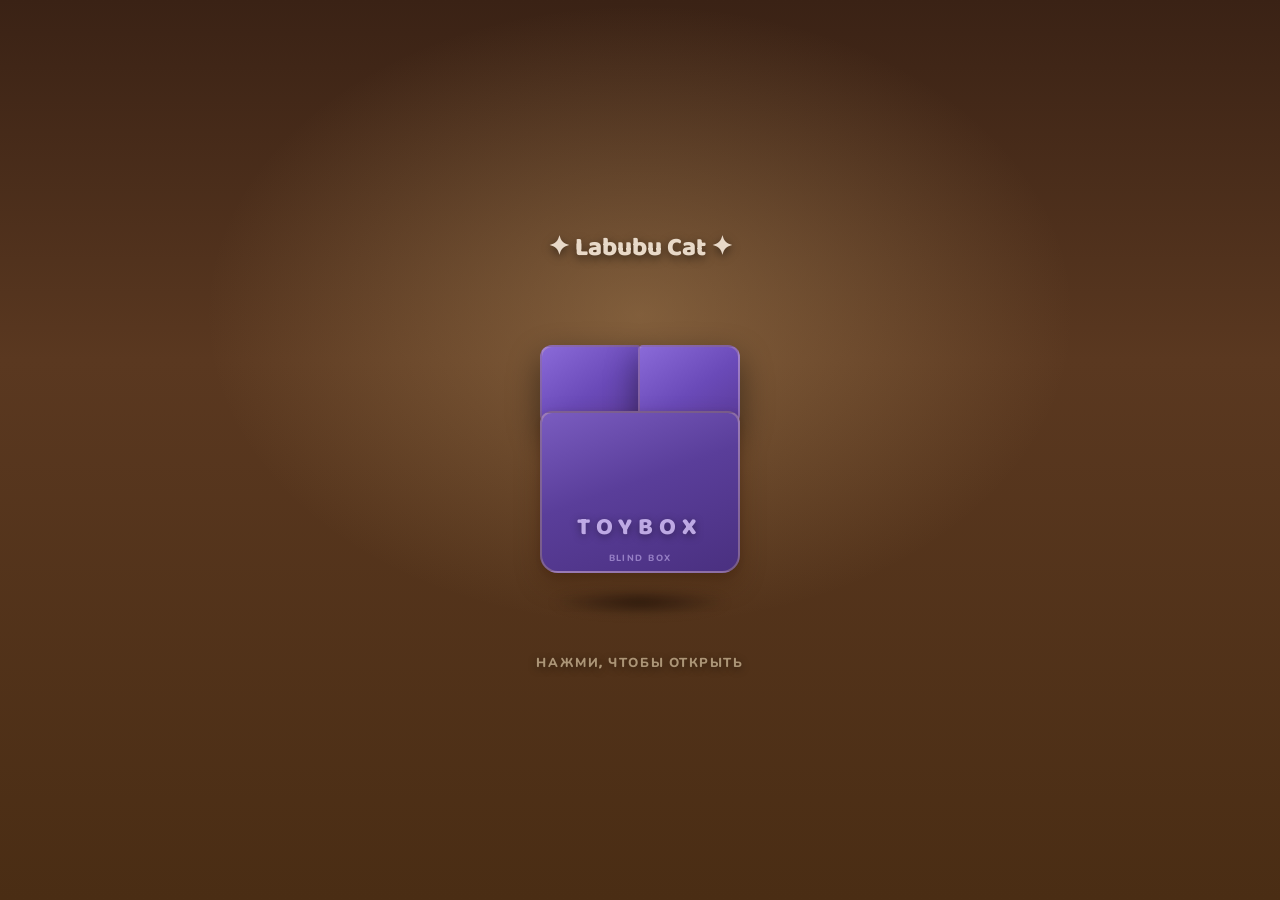
==== commit 804c6d41: "upgrade png" ====
--- a/index.html
+++ b/index.html
@@ -3,205 +3,229 @@
   <head>
     <meta charset="UTF-8" />
     <meta name="viewport" content="width=device-width, initial-scale=1.0" />
-    <title>Котик Тойбокс — питомец</title>
+    <title>Labubu Cat — питомец</title>
     <link rel="stylesheet" href="./style.css" />
   </head>
   <body>
 
-    <!-- ═══════════════════════════════════════════════
+    <!-- ══════════════════════════════════════════════════
          UNBOXING SCREEN
-         ═══════════════════════════════════════════════ -->
+         ══════════════════════════════════════════════════ -->
     <div id="unboxingScreen">
-      <canvas id="ubParticleCanvas" style="position:absolute;inset:0;pointer-events:none;width:100%;height:100%;"></canvas>
-
-      <div class="ub-title">✦ Digital Toybox Cat ✦</div>
+      <canvas id="ubParticleCanvas"></canvas>
+
+      <div class="ub-title">✦ Labubu Cat ✦</div>
 
       <div class="ub-stage" id="ubStage" role="button" tabindex="0" aria-label="Открыть коробку">
         <div class="ub-shadow"></div>
         <div class="ub-box" id="ubBox">
-
-          <!-- Lid halves (fly open on click) -->
           <div class="ub-box__lid">
             <div class="ub-box__lid-l" aria-hidden="true"></div>
             <div class="ub-box__lid-r" aria-hidden="true"></div>
           </div>
-
-          <!-- Inner glow when opened -->
           <div class="ub-box__inner-glow" aria-hidden="true"></div>
 
-          <!-- Cat silhouette rising from box -->
+          <!-- Cat silhouette using the actual skin colors from head.png -->
           <div class="ub-cat-reveal" aria-hidden="true">
             <div class="ub-cat-sil">
-              <!-- Mini CSS cat silhouette -->
+              <!-- Body shape -->
               <div style="
-                position:absolute; left:50%; top:50%;
-                transform:translate(-50%,-52%);
-                width:110px; height:130px;
-                background: radial-gradient(circle at 30% 22%, rgba(255,255,255,.55), transparent 48%),
-                            linear-gradient(175deg, rgba(122,245,200,.45), rgba(201,184,255,.55));
-                border-radius: 52% 48% 54% 46% / 55% 48% 52% 45%;
-                box-shadow: 0 0 40px rgba(122,245,200,.55), 0 0 80px rgba(160,138,238,.40);
+                position:absolute; left:50%; top:52%;
+                transform:translate(-50%,-50%);
+                width:100px; height:120px;
+                background-color: #e2cbb4;
+                background: radial-gradient(circle at 30% 22%, rgba(255,255,255,.50), transparent 46%),
+                            radial-gradient(ellipse at 55% 72%, #d4a090 0%, transparent 46%),
+                            linear-gradient(165deg, #e5d0b8, #d4b89a);
+                border-radius: 46% 54% 52% 48% / 50% 46% 54% 50%;
+                box-shadow: 0 0 30px rgba(255,190,110,.50), 0 0 60px rgba(240,180,100,.30);
               "></div>
               <!-- Ears -->
-              <div style="position:absolute;left:50%;top:18%;transform:translate(-82%,-55%);
-                width:38px;height:50px;
-                background:linear-gradient(175deg,rgba(122,245,200,.42),rgba(201,184,255,.28));
-                border-radius:36px 36px 14px 14px;transform-origin:bottom center;transform:translateX(-160%) rotate(-18deg);
-                box-shadow:0 0 20px rgba(122,245,200,.40);"></div>
-              <div style="position:absolute;right:50%;top:18%;
-                width:38px;height:50px;
-                background:linear-gradient(175deg,rgba(122,245,200,.42),rgba(201,184,255,.28));
-                border-radius:36px 36px 14px 14px;transform-origin:bottom center;transform:translateX(160%) rotate(18deg);
-                box-shadow:0 0 20px rgba(122,245,200,.40);"></div>
-              <!-- Eyes glow -->
-              <div style="position:absolute;left:35%;top:38%;
-                width:22px;height:22px;border-radius:50%;
-                background:rgba(122,245,200,.90);
-                box-shadow:0 0 12px rgba(122,245,200,.9),0 0 24px rgba(122,245,200,.5);"></div>
-              <div style="position:absolute;right:35%;top:38%;
-                width:22px;height:22px;border-radius:50%;
-                background:rgba(122,245,200,.90);
-                box-shadow:0 0 12px rgba(122,245,200,.9),0 0 24px rgba(122,245,200,.5);"></div>
-            </div>
-          </div>
-
-          <!-- Box body -->
+              <div style="position:absolute;left:22%;top:8%;
+                width:28px;height:36px;
+                background: radial-gradient(circle at 38% 28%, rgba(255,255,255,.42), transparent 46%), linear-gradient(165deg,#e0cbb8,#ccb09a);
+                border-radius:55px 55px 18px 18px;transform:rotate(-18deg);
+                box-shadow:0 0 15px rgba(255,190,110,.40);"></div>
+              <div style="position:absolute;right:22%;top:8%;
+                width:28px;height:36px;
+                background: radial-gradient(circle at 38% 28%, rgba(255,255,255,.42), transparent 46%), linear-gradient(165deg,#e0cbb8,#ccb09a);
+                border-radius:55px 55px 18px 18px;transform:rotate(18deg);
+                box-shadow:0 0 15px rgba(255,190,110,.40);"></div>
+              <!-- Eyes -->
+              <div style="position:absolute;left:28%;top:36%;
+                width:20px;height:24px;border-radius:50%;
+                background:radial-gradient(circle at 35% 30%,rgba(255,255,255,.88),rgba(255,255,255,.28) 40%,rgba(0,0,0,.05) 100%);
+                box-shadow:0 0 10px rgba(255,220,150,.65);"></div>
+              <div style="position:absolute;right:28%;top:36%;
+                width:20px;height:24px;border-radius:50%;
+                background:radial-gradient(circle at 35% 30%,rgba(255,255,255,.88),rgba(255,255,255,.28) 40%,rgba(0,0,0,.05) 100%);
+                box-shadow:0 0 10px rgba(255,220,150,.65);"></div>
+            </div>
+          </div>
+
           <div class="ub-box__bottom" aria-hidden="true"></div>
         </div>
-
-        <!-- Hover ring -->
-        <div class="ub-ring" aria-hidden="true"></div>
       </div>
 
-      <div class="ub-hint" id="ubHint">
-        нажми, чтобы открыть <span>•••</span>
-      </div>
+      <div class="ub-hint" id="ubHint">нажми, чтобы открыть</div>
     </div>
 
 
-    <!-- ═══════════════════════════════════════════════
-         MAIN APP (hidden until unboxing done)
-         ═══════════════════════════════════════════════ -->
+    <!-- ══════════════════════════════════════════════════
+         MAIN APP
+         ══════════════════════════════════════════════════ -->
     <div class="app" id="mainApp">
       <header class="topbar">
         <div class="brand">
           <div class="brand__mark" aria-hidden="true"></div>
           <div class="brand__text">
-            <div class="brand__title">TOYBOX CAT</div>
-            <div class="brand__subtitle">игра-питомец без бэкенда</div>
+            <div class="brand__title">LABUBU CAT</div>
+            <div class="brand__subtitle">virtual toy pet</div>
           </div>
         </div>
 
         <div class="topbar__stats">
+          <div class="level">
+            <span class="level__label">LEVEL</span>
+            <span class="level__value" id="level">1</span>
+            <span class="level__sep">👑</span>
+            <span class="level__xp" id="xpText">0 / 100</span>
+          </div>
           <div class="coins">
-            <span class="coins__icon" aria-hidden="true">🪙</span>
+            <span class="coins__icon">🪙</span>
             <span class="coins__value" id="coins">0</span>
-          </div>
-          <div class="level">
-            <span class="level__label">УРОВЕНЬ</span>
-            <span class="level__value" id="level">1</span>
-            <span class="level__sep" aria-hidden="true">•</span>
-            <span class="level__xp" id="xpText">0 / 100</span>
-          </div>
-          <button class="btn btn--ghost btn--compact" id="btnShare" type="button" aria-label="Поделиться карточкой котика">
-            Поделиться
-          </button>
+            <span style="color:var(--text3);font-size:11px;font-weight:800;">COINS</span>
+          </div>
+          <button class="btn btn--ghost btn--compact" id="btnShare" type="button">Share</button>
         </div>
       </header>
 
       <main class="layout">
+        <!-- ── LEFT PANEL: Circular Stat Rings ── -->
         <section class="panel panel--left">
-          <h2 class="panel__title">Состояние</h2>
-
-          <div class="stat">
-            <div class="stat__row">
-              <div class="stat__label">ГОЛОД</div>
-              <div class="stat__value" id="hungerText">0</div>
-            </div>
-            <div class="bar">
-              <div class="bar__fill bar__fill--hunger" id="barHunger" style="--p:0%"></div>
-            </div>
-          </div>
-
-          <div class="stat">
-            <div class="stat__row">
-              <div class="stat__label">ЭНЕРГИЯ</div>
-              <div class="stat__value" id="energyText">100</div>
-            </div>
-            <div class="bar">
-              <div class="bar__fill bar__fill--energy" id="barEnergy" style="--p:100%"></div>
-            </div>
-          </div>
-
-          <div class="stat">
-            <div class="stat__row">
-              <div class="stat__label">НАСТРОЕНИЕ</div>
-              <div class="stat__value" id="moodText">100</div>
-            </div>
-            <div class="bar">
-              <div class="bar__fill bar__fill--mood" id="barMood" style="--p:100%"></div>
-            </div>
-          </div>
-
-          <div class="stat">
-            <div class="stat__row">
-              <div class="stat__label">ЧИСТОТА</div>
-              <div class="stat__value" id="cleanText">100</div>
-            </div>
-            <div class="bar">
-              <div class="bar__fill bar__fill--clean" id="barClean" style="--p:100%"></div>
+          <h2 class="panel__title">Stats</h2>
+
+          <!-- Circular rings like gamestyle.png -->
+          <div class="stats-circles">
+            <div class="stat-circle">
+              <div class="stat-ring stat-ring--hunger" id="ringHunger">
+                <svg viewBox="0 0 60 60">
+                  <circle class="stat-ring__bg" cx="30" cy="30" r="25"/>
+                  <circle class="stat-ring__fill" cx="30" cy="30" r="25"
+                    stroke-dasharray="157" stroke-dashoffset="31" id="ringHungerFill"/>
+                </svg>
+                <div class="stat-ring__icon">🍔</div>
+                <div class="stat-ring__pct" id="hungerPct">80%</div>
+              </div>
+              <div class="stat-circle__label">Hunger</div>
+            </div>
+
+            <div class="stat-circle">
+              <div class="stat-ring stat-ring--energy" id="ringEnergy">
+                <svg viewBox="0 0 60 60">
+                  <circle class="stat-ring__bg" cx="30" cy="30" r="25"/>
+                  <circle class="stat-ring__fill" cx="30" cy="30" r="25"
+                    stroke-dasharray="157" stroke-dashoffset="94" id="ringEnergyFill"/>
+                </svg>
+                <div class="stat-ring__icon">⚡</div>
+                <div class="stat-ring__pct" id="energyPct">40%</div>
+              </div>
+              <div class="stat-circle__label">Energy</div>
+            </div>
+
+            <div class="stat-circle">
+              <div class="stat-ring stat-ring--mood" id="ringMood">
+                <svg viewBox="0 0 60 60">
+                  <circle class="stat-ring__bg" cx="30" cy="30" r="25"/>
+                  <circle class="stat-ring__fill" cx="30" cy="30" r="25"
+                    stroke-dasharray="157" stroke-dashoffset="8" id="ringMoodFill"/>
+                </svg>
+                <div class="stat-ring__icon">❤️</div>
+                <div class="stat-ring__pct" id="moodPct">95%</div>
+              </div>
+              <div class="stat-circle__label">Mood</div>
+            </div>
+
+            <div class="stat-circle">
+              <div class="stat-ring stat-ring--clean" id="ringClean">
+                <svg viewBox="0 0 60 60">
+                  <circle class="stat-ring__bg" cx="30" cy="30" r="25"/>
+                  <circle class="stat-ring__fill" cx="30" cy="30" r="25"
+                    stroke-dasharray="157" stroke-dashoffset="31" id="ringCleanFill"/>
+                </svg>
+                <div class="stat-ring__icon">🫧</div>
+                <div class="stat-ring__pct" id="cleanPct">80%</div>
+              </div>
+              <div class="stat-circle__label">Clean</div>
+            </div>
+          </div>
+
+          <!-- Hidden legacy bars (used by original script) -->
+          <div style="display:none;">
+            <div class="stat">
+              <div class="stat__row"><div class="stat__label">ГОЛОД</div><div class="stat__value" id="hungerText">0</div></div>
+              <div class="bar"><div class="bar__fill bar__fill--hunger" id="barHunger" style="--p:0%"></div></div>
+            </div>
+            <div class="stat">
+              <div class="stat__row"><div class="stat__label">ЭНЕРГИЯ</div><div class="stat__value" id="energyText">100</div></div>
+              <div class="bar"><div class="bar__fill bar__fill--energy" id="barEnergy" style="--p:100%"></div></div>
+            </div>
+            <div class="stat">
+              <div class="stat__row"><div class="stat__label">НАСТРОЕНИЕ</div><div class="stat__value" id="moodText">100</div></div>
+              <div class="bar"><div class="bar__fill bar__fill--mood" id="barMood" style="--p:100%"></div></div>
+            </div>
+            <div class="stat">
+              <div class="stat__row"><div class="stat__label">ЧИСТОТА</div><div class="stat__value" id="cleanText">100</div></div>
+              <div class="bar"><div class="bar__fill bar__fill--clean" id="barClean" style="--p:100%"></div></div>
             </div>
           </div>
 
           <div class="mood-chip" id="moodChip" aria-live="polite"></div>
 
+          <!-- Action buttons matching gamestyle.png icons -->
           <div class="quick-actions">
-            <button class="btn btn--primary" id="btnFeed" type="button">Накормить (50)</button>
-            <button class="btn btn--secondary" id="btnWash" type="button">Умыть (30)</button>
-            <button class="btn btn--ghost" id="btnSpin" type="button">Игрушечный спин (15)</button>
+            <button class="btn btn--primary" id="btnFeed" type="button">🍔 FEED (50)</button>
+            <button class="btn btn--secondary" id="btnWash" type="button">🫧 WASH (30)</button>
+            <button class="btn btn--ghost" id="btnSpin" type="button">🎮 PLAY (15)</button>
           </div>
           <div class="hint">
-            Кликни по коту. Погладь мышкой и повторяй действия иногда — он реагирует на бездействие.
+            Click & pet the cat. It reacts to neglect.
           </div>
         </section>
 
+        <!-- ── CENTER PANEL: PNG Cat ── -->
         <section class="panel panel--center">
-          <h2 class="panel__title">Питомец</h2>
+          <h2 class="panel__title">Labubu Cat</h2>
 
           <div class="pet-stage" id="petStage">
             <div class="pet-bg" aria-hidden="true"></div>
             <div class="pet-shadow" aria-hidden="true"></div>
 
-            <div id="pet" class="cat" role="button" tabindex="0" aria-label="Кот-питомец">
-              <div class="cat__body" aria-hidden="true"></div>
-              <div class="cat__tail" aria-hidden="true"></div>
-
-              <div class="cat__head" aria-hidden="true">
-                <div class="cat__ear cat__ear--l"></div>
-                <div class="cat__ear cat__ear--r"></div>
-
-                <div class="cat__face">
-                  <div class="cat__eye cat__eye--l">
-                    <div class="cat__pupil" id="pupilL"></div>
-                    <div class="cat__shine" aria-hidden="true"></div>
-                  </div>
-                  <div class="cat__eye cat__eye--r">
-                    <div class="cat__pupil" id="pupilR"></div>
-                    <div class="cat__shine" aria-hidden="true"></div>
-                  </div>
-
-                  <div class="cat__nose" aria-hidden="true"></div>
-                  <div class="cat__mouth" aria-hidden="true"></div>
-                </div>
-
-                <div class="cat__cheek cat__cheek--l" aria-hidden="true"></div>
-                <div class="cat__cheek cat__cheek--r" aria-hidden="true"></div>
-                <div class="cat__sparkles" aria-hidden="true"></div>
-              </div>
-
-              <div class="cat__paw cat__paw--l" aria-hidden="true"></div>
-              <div class="cat__paw cat__paw--r" aria-hidden="true"></div>
-
+            <!-- PNG-assembled cat character -->
+            <div id="pet" class="cat" role="button" tabindex="0" aria-label="Labubu cat pet">
+
+              <!-- Sparkles layer -->
+              <div class="cat__sparkles" aria-hidden="true"></div>
+
+              <!-- Tail (behind body) -->
+              <div class="cat-part cat-part--tail" aria-hidden="true"></div>
+
+              <!-- Body (base) -->
+              <div class="cat-part cat-part--body" aria-hidden="true"></div>
+
+              <!-- Left arm -->
+              <div class="cat-part cat-part--arm-l" aria-hidden="true"></div>
+
+              <!-- Right arm -->
+              <div class="cat-part cat-part--arm-r" aria-hidden="true"></div>
+
+              <!-- Legs (front) -->
+              <div class="cat-part cat-part--legs" aria-hidden="true"></div>
+
+              <!-- Head (top) -->
+              <div class="cat-part cat-part--head" aria-hidden="true"></div>
+
+              <!-- Equip layer (hats/glasses/outfits drawn on top) -->
               <div id="equipLayer" class="cat__equip" aria-hidden="true"></div>
             </div>
 
@@ -210,117 +234,152 @@
           </div>
 
           <div class="daily">
-            <div class="daily__title">Ежедневный бонус</div>
+            <div class="daily__title">Daily Bonus</div>
             <div class="daily__row">
               <div class="daily__text" id="dailyText">—</div>
-              <button class="btn btn--gold" id="btnDaily" type="button">Забрать</button>
-            </div>
-            <div class="daily__streak" id="dailyStreakText" aria-live="polite">Серия: 0</div>
+              <button class="btn btn--gold" id="btnDaily" type="button">Claim</button>
+            </div>
+            <div class="daily__streak" id="dailyStreakText" aria-live="polite">Streak: 0</div>
           </div>
         </section>
 
+        <!-- ── RIGHT PANEL: Games & Shop ── -->
         <section class="panel panel--right">
-          <h2 class="panel__title">Игры и магазин</h2>
+          <h2 class="panel__title">Games & Shop</h2>
 
           <div class="section">
-            <div class="section__title">Мини-игры</div>
+            <div class="section__title">Mini-Games</div>
             <div class="game-grid">
               <button class="game-card" type="button" data-game="flappy">
                 <div class="game-card__title">Flap-ish</div>
-                <div class="game-card__desc">кликни/тапни, лети между блоками</div>
+                <div class="game-card__desc">click/tap to fly between pipes</div>
                 <div class="game-card__tag">Canvas</div>
               </button>
               <button class="game-card" type="button" data-game="dino">
                 <div class="game-card__title">Turtle Dash</div>
-                <div class="game-card__desc">беги и прыгай, увернись от кактусов</div>
+                <div class="game-card__desc">run and jump, dodge cacti</div>
                 <div class="game-card__tag">Runner</div>
               </button>
               <button class="game-card" type="button" data-game="climb">
                 <div class="game-card__title">Upward Bounce</div>
-                <div class="game-card__desc">вертикальный прыжковый платформер</div>
+                <div class="game-card__desc">vertical jump platformer</div>
                 <div class="game-card__tag">Canvas</div>
               </button>
             </div>
           </div>
 
           <div class="section">
-            <div class="section__title">Прогресс / Разблокировки</div>
+            <div class="section__title">Progress</div>
             <div class="unlock">
               <div class="unlock__row">
-                <span class="unlock__label">Опыт (XP)</span>
-                <span class="unlock__value" id="xpLevelHint">Питомец растёт от взаимодействий и побед в мини-играх.</span>
+                <span class="unlock__label">XP</span>
+                <span class="unlock__value" id="xpLevelHint">Pet grows from interactions and mini-game wins.</span>
               </div>
             </div>
           </div>
 
           <div class="section">
-            <div class="section__title">Магазин (одежда/аксессуары)</div>
+            <div class="section__title">Shop (Accessories)</div>
             <div class="shop">
               <div class="shop__tabs">
-                <button class="tab tab--active" type="button" data-tab="head">Шапки</button>
-                <button class="tab" type="button" data-tab="eyes">Очки</button>
-                <button class="tab" type="button" data-tab="outfit">Костюмы</button>
+                <button class="tab tab--active" type="button" data-tab="head">Hats</button>
+                <button class="tab" type="button" data-tab="eyes">Glasses</button>
+                <button class="tab" type="button" data-tab="outfit">Outfits</button>
               </div>
               <div class="shop__list" id="shopList"></div>
             </div>
           </div>
 
           <div class="footer-note">
-            Никаких копий Talking Tom. Всё сделано ванильным HTML/CSS/JS (LocalStorage).
+            Pure vanilla HTML/CSS/JS — no backend, works on GitHub Pages.
           </div>
         </section>
       </main>
     </div>
 
-    <!-- ═══════════════════════════════════════════════
-         GAME MODAL
-         ═══════════════════════════════════════════════ -->
+    <!-- ══ GAME MODAL ══ -->
     <div id="gameModal" class="modal" aria-hidden="true">
       <div class="modal__content">
         <div class="modal__head">
-          <div class="modal__title" id="modalTitle">Мини-игра</div>
-          <button class="icon-btn" id="btnCloseModal" type="button" aria-label="Закрыть">✕</button>
+          <div class="modal__title" id="modalTitle">Mini-Game</div>
+          <button class="icon-btn" id="btnCloseModal" type="button" aria-label="Close">✕</button>
         </div>
         <div class="modal__body">
           <canvas id="gameCanvas" width="960" height="520"></canvas>
           <div class="modal__hud">
             <div class="modal__hudLine" id="modalHudLine">—</div>
-            <button class="btn btn--primary" id="btnStartGame" type="button">Начать</button>
-            <button class="btn btn--ghost" id="btnBackGame" type="button">Назад</button>
+            <button class="btn btn--primary" id="btnStartGame" type="button">Start</button>
+            <button class="btn btn--ghost" id="btnBackGame" type="button">Back</button>
           </div>
         </div>
       </div>
     </div>
 
-    <!-- ═══════════════════════════════════════════════
-         SHARE MODAL
-         ═══════════════════════════════════════════════ -->
+    <!-- ══ SHARE MODAL ══ -->
     <div id="shareModal" class="modal" aria-hidden="true">
       <div class="modal__content modal__content--share">
         <div class="modal__head">
-          <div class="modal__title">Поделиться котиком</div>
-          <button class="icon-btn" id="btnCloseShare" type="button" aria-label="Закрыть">✕</button>
+          <div class="modal__title">Share Cat</div>
+          <button class="icon-btn" id="btnCloseShare" type="button" aria-label="Close">✕</button>
         </div>
         <div class="modal__body">
-          <canvas id="shareCanvas" width="900" height="520" aria-label="Карточка для шаринга"></canvas>
+          <canvas id="shareCanvas" width="900" height="520" aria-label="Share card"></canvas>
           <div class="modal__hud">
-            <div class="modal__hudLine" id="shareMeta">Сгенерируй карточку и скачай PNG.</div>
-            <button class="btn btn--primary" id="btnGenShare" type="button">Сгенерировать</button>
+            <div class="modal__hudLine" id="shareMeta">Generate card and download PNG.</div>
+            <button class="btn btn--primary" id="btnGenShare" type="button">Generate</button>
           </div>
           <div class="modal__hud">
-            <button class="btn btn--gold" id="btnDownloadShare" type="button">Скачать PNG</button>
-            <button class="btn btn--secondary" id="btnCopyShare" type="button">Скопировать текст</button>
+            <button class="btn btn--gold" id="btnDownloadShare" type="button">Download PNG</button>
+            <button class="btn btn--secondary" id="btnCopyShare" type="button">Copy Text</button>
           </div>
           <div class="modal__hud">
-            <button class="btn btn--ghost" id="btnBackShare" type="button">Готово</button>
-          </div>
-          <div class="footer-note">
-            Вирусность: делай скрин с текущим настроением кота + отправляй друзьям текстом.
+            <button class="btn btn--ghost" id="btnBackShare" type="button">Done</button>
           </div>
         </div>
       </div>
     </div>
 
     <script src="./script.js"></script>
+
+    <!-- Circular ring bridge: sync ring SVGs with the legacy stat values -->
+    <script>
+    (function() {
+      const CIRC = 2 * Math.PI * 25; // ~157 for r=25
+
+      function pctToOffset(pct) {
+        return CIRC - (pct / 100) * CIRC;
+      }
+
+      function syncRings() {
+        const hunger = parseFloat(document.getElementById('hungerText')?.textContent || '80');
+        const energy = parseFloat(document.getElementById('energyText')?.textContent || '40');
+        const mood   = parseFloat(document.getElementById('moodText')?.textContent   || '95');
+        const clean  = parseFloat(document.getElementById('cleanText')?.textContent  || '80');
+
+        const set = (id, pct, labelId) => {
+          const el = document.getElementById(id);
+          if (el) el.style.strokeDashoffset = pctToOffset(pct);
+          const lbl = document.getElementById(labelId);
+          if (lbl) lbl.textContent = Math.round(pct) + '%';
+        };
+
+        set('ringHungerFill', hunger, 'hungerPct');
+        set('ringEnergyFill', energy, 'energyPct');
+        set('ringMoodFill',   mood,   'moodPct');
+        set('ringCleanFill',  clean,  'cleanPct');
+      }
+
+      // Sync every 200ms using MutationObserver for efficiency
+      const targets = ['hungerText','energyText','moodText','cleanText'];
+      const observer = new MutationObserver(syncRings);
+      document.addEventListener('DOMContentLoaded', () => {
+        targets.forEach(id => {
+          const el = document.getElementById(id);
+          if (el) observer.observe(el, { childList: true, characterData: true, subtree: true });
+        });
+        syncRings();
+      });
+    })();
+    </script>
   </body>
 </html>
--- a/style.css
+++ b/style.css
@@ -1,1143 +1,725 @@
 /* ============================================================
-   TOYBOX CAT — SOFT-CREEPY ART TOY REDESIGN
-   Palette: dusty lavender, off-cream, bruised pink, ghost mint
-   Vibe: vinyl collectible toy + slightly unsettling kawaii
+   TOYBOX CAT — LABUBU DESIGN SYSTEM
+   Extracted from PNG assets: warm cream vinyl toy aesthetic
+   Room background, soft lighting, matte 3D toy surfaces
    ============================================================ */
-@import url('https://fonts.googleapis.com/css2?family=Nunito:wght@400;700;800;900;1000&family=Space+Grotesk:wght@400;500;700&display=swap');
+@import url('https://fonts.googleapis.com/css2?family=Nunito:ital,wght@0,400;0,700;0,800;0,900;1,800&family=Baloo+2:wght@400;600;700;800&display=swap');
 
 :root {
-  /* Backgrounds */
-  --bg0: #0d0b12;
-  --bg1: #130f1e;
-  --bg2: #1a1427;
-
-  /* Surfaces */
-  --surface0: rgba(255,255,255,.055);
-  --surface1: rgba(255,255,255,.085);
-  --border: rgba(200,180,255,.14);
-  --border2: rgba(200,180,255,.22);
-
-  /* Text */
-  --text:  #e8deff;
-  --text2: rgba(232,222,255,.70);
-  --text3: rgba(232,222,255,.40);
-
-  /* Brand palette — Soft-Creepy */
-  --lavender: #c9b8ff;      /* main accent */
-  --lavender2: #a08aee;
-  --cream:   #f5ead5;       /* warm off-white */
-  --blush:   #e8a2c0;       /* dusty pink */
-  --mint:    #7af5c8;       /* ghost mint — glowing */
-  --mint2:   #3dd9a6;
-  --gold:    #f5c842;
-  --peach:   #f7c4a0;
-  --void:    #180e2a;       /* deep shadow */
-  --danger:  #ff4d73;
-
-  /* Shadows */
-  --shadow:  0 32px 90px rgba(0,0,0,.70);
-  --shadow2: 0 14px 48px rgba(0,0,0,.45);
-  --glow-lav: 0 0 32px rgba(160,138,238,.35);
-  --glow-mint: 0 0 32px rgba(122,245,200,.35);
-  --inset: inset 0 1px 0 rgba(255,255,255,.09);
-
-  /* Font */
-  --font-head: 'Nunito', ui-rounded, system-ui, sans-serif;
-  --font-body: 'Space Grotesk', ui-sans-serif, system-ui, sans-serif;
+  /* ── Labubu Palette (extracted from PNGs) ── */
+  --skin:       #e8d9c8;
+  --skin-dark:  #c9a98a;
+  --blush:      #dfa090;
+  --blush-soft: #ebbfa8;
+
+  /* ── Room / Background ── */
+  --room-bg:    #b8957a;
+  --room-light: #d4b896;
+  --room-dark:  #6e5040;
+
+  /* ── UI surfaces ── */
+  --ui-dark:    #3a2820;
+  --ui-card:    #4a3528;
+  --ui-panel:   #5a4030;
+  --ui-border:  rgba(255,220,170,.18);
+
+  /* ── Accent buttons ── */
+  --btn-feed:   #8ab040;
+  --btn-play:   #5c8848;
+  --btn-sleep:  #5a8898;
+  --btn-gold:   #e8b830;
+  --btn-rare:   #9060d0;
+
+  /* ── Stat ring colors (gamestyle.png) ── */
+  --ring-hunger: #58d060;
+  --ring-energy: #f0c030;
+  --ring-mood:   #e83060;
+  --ring-clean:  #40b8e0;
+
+  /* ── Text ── */
+  --text:       #f5e8d0;
+  --text2:      rgba(245,232,208,.72);
+  --text3:      rgba(245,232,208,.45);
+
+  /* ── Shadows ── */
+  --shadow:     0 20px 60px rgba(30,15,8,.65);
+  --shadow2:    0 10px 30px rgba(30,15,8,.40);
+  --shadow-toy: 0 12px 25px rgba(60,30,10,.35), 0 3px 7px rgba(60,30,10,.22);
+
+  /* ── Fonts ── */
+  --font-title: 'Baloo 2', 'Nunito', ui-rounded, sans-serif;
+  --font-ui:    'Nunito', ui-rounded, sans-serif;
 }
 
 *, *::before, *::after { box-sizing: border-box; }
-html, body { height: 100%; }
+html, body { height: 100%; margin: 0; }
 
 body {
-  margin: 0;
-  font-family: var(--font-body);
+  font-family: var(--font-ui);
   font-size: 13px;
-  background:
-    radial-gradient(1100px 700px at 18% -8%,  rgba(140,100,255,.18), transparent 55%),
-    radial-gradient(900px 600px at 110% 10%,  rgba(200,120,180,.12), transparent 55%),
-    radial-gradient(700px 550px at 15% 115%,  rgba(80,220,160,.12),  transparent 55%),
-    linear-gradient(180deg, var(--bg0), var(--bg1));
+  background: var(--room-bg);
   color: var(--text);
   overflow: hidden;
-}
-
-/* Grain overlay — creepy texture */
-body::before {
-  content: "";
-  position: fixed; inset: 0;
-  pointer-events: none; z-index: 9999;
-  opacity: .28;
-  background-image: url("data:image/svg+xml,%3Csvg viewBox='0 0 256 256' xmlns='http://www.w3.org/2000/svg'%3E%3Cfilter id='n'%3E%3CfeTurbulence type='fractalNoise' baseFrequency='0.95' numOctaves='4' stitchTiles='stitch'/%3E%3C/filter%3E%3Crect width='100%25' height='100%25' filter='url(%23n)' opacity='1'/%3E%3C/svg%3E");
-  background-repeat: repeat;
-  background-size: 192px 192px;
-  mix-blend-mode: overlay;
-}
-
-/* Dot grid */
-body::after {
-  content: "";
-  position: fixed; inset: 0;
-  pointer-events: none; z-index: 0;
-  opacity: .55;
-  background-image: radial-gradient(rgba(180,160,255,.16) 1px, transparent 1px);
-  background-size: 26px 26px;
-  mask-image: radial-gradient(ellipse 72% 62% at 50% 44%, black 30%, transparent 76%);
-  -webkit-mask-image: radial-gradient(ellipse 72% 62% at 50% 44%, black 30%, transparent 76%);
 }
 
 /* ===================== UNBOXING SCREEN ===================== */
 #unboxingScreen {
   position: fixed; inset: 0; z-index: 1000;
   display: flex; align-items: center; justify-content: center;
-  flex-direction: column; gap: 0;
-  background:
-    radial-gradient(900px 900px at 50% 50%, rgba(140,100,255,.22), transparent 62%),
-    radial-gradient(600px 600px at 80% 20%, rgba(200,120,180,.14), transparent 55%),
-    linear-gradient(180deg, var(--bg0) 0%, var(--bg1) 100%);
-  cursor: default;
+  flex-direction: column;
+  background:
+    radial-gradient(700px 500px at 50% 35%, rgba(220,180,120,.32), transparent 62%),
+    linear-gradient(180deg, #3a2215 0%, #5a3820 40%, #4a2d14 100%);
   overflow: hidden;
 }
-
-#unboxingScreen.phase-reveal {
-  animation: ubScreenFadeOut 0.6s 0.5s ease forwards;
-}
-@keyframes ubScreenFadeOut {
-  to { opacity: 0; pointer-events: none; }
-}
-
-.ub-particles {
-  position: absolute; inset: 0; pointer-events: none;
-  overflow: hidden;
-}
+#unboxingScreen.phase-reveal { animation: ubFadeOut .55s .4s ease forwards; }
+@keyframes ubFadeOut { to { opacity: 0; pointer-events: none; } }
+
+#ubParticleCanvas { position: absolute; inset: 0; pointer-events: none; width: 100%; height: 100%; }
 
 .ub-title {
-  font-family: var(--font-head);
-  font-size: clamp(13px, 1.8vw, 16px);
-  font-weight: 900;
-  letter-spacing: .35em;
-  text-transform: uppercase;
-  color: var(--text3);
-  margin-bottom: 48px;
-  position: relative; z-index: 2;
-  opacity: 0;
-  animation: fadeUp .5s .3s ease both;
-}
-
-@keyframes fadeUp {
-  from { opacity: 0; transform: translateY(10px); }
-  to   { opacity: 1; transform: translateY(0); }
-}
+  font-family: var(--font-title);
+  font-size: clamp(18px, 2.5vw, 26px); font-weight: 800;
+  color: var(--skin);
+  text-shadow: 0 3px 10px rgba(0,0,0,.50);
+  margin-bottom: 40px; position: relative; z-index: 2;
+  opacity: 0; animation: fadeUp .5s .3s ease both;
+}
+@keyframes fadeUp { from { opacity:0; transform:translateY(12px); } to { opacity:1; transform:none; } }
 
 .ub-stage {
   position: relative; z-index: 2;
-  width: 280px; height: 300px;
+  width: 260px; height: 300px;
   display: flex; align-items: center; justify-content: center;
-  cursor: pointer;
-  user-select: none;
-}
-
-/* Box shadow glow under box */
+  cursor: pointer; user-select: none;
+}
+
 .ub-shadow {
-  position: absolute;
-  bottom: -12px; left: 50%;
+  position: absolute; bottom: -6px; left: 50%;
   transform: translateX(-50%);
-  width: 200px; height: 30px;
-  background: radial-gradient(ellipse at center, rgba(140,100,255,.45), transparent 70%);
-  filter: blur(6px);
-  animation: shadowPulse 2.2s ease-in-out infinite;
+  width: 180px; height: 26px;
+  background: radial-gradient(ellipse at center, rgba(20,8,2,.65), transparent 70%);
+  filter: blur(5px);
+  animation: shadowPulse 2.5s ease-in-out infinite;
 }
 @keyframes shadowPulse {
-  0%,100% { opacity: .6; transform: translateX(-50%) scaleX(1); }
-  50%      { opacity: 1; transform: translateX(-50%) scaleX(1.08); }
-}
-
-/* THE BOX */
+  0%,100% { opacity:.65; transform:translateX(-50%) scaleX(1); }
+  50%     { opacity:1; transform:translateX(-50%) scaleX(1.06); }
+}
+
 .ub-box {
-  position: relative;
-  width: 220px; height: 240px;
+  position: relative; width: 200px; height: 228px;
   transform-origin: center bottom;
-  animation: boxIdle 3s ease-in-out infinite;
-  transition: transform .15s ease;
-}
-
+  animation: boxIdle 3.2s ease-in-out infinite;
+  will-change: transform;
+}
 @keyframes boxIdle {
   0%,100% { transform: translateY(0) rotate(0deg); }
-  30%     { transform: translateY(-8px) rotate(-0.8deg); }
-  70%     { transform: translateY(-5px) rotate(0.6deg); }
-}
-
+  30%     { transform: translateY(-9px) rotate(-.7deg); }
+  70%     { transform: translateY(-5px) rotate(.5deg); }
+}
 .ub-stage:hover .ub-box {
-  animation: boxHover 1.2s ease-in-out infinite;
-  filter: drop-shadow(0 0 24px rgba(160,138,238,.55));
+  animation: boxHover 1.4s ease-in-out infinite;
+  filter: drop-shadow(0 0 20px rgba(220,180,100,.45));
 }
 @keyframes boxHover {
-  0%,100% { transform: translateY(-6px) scale(1.03); }
-  50%     { transform: translateY(-10px) scale(1.035); }
-}
-
-.ub-box.is-shaking {
-  animation: boxShake .12s ease-in-out !important;
-}
+  0%,100% { transform: translateY(-7px) scale(1.04); }
+  50%     { transform: translateY(-12px) scale(1.046); }
+}
+.ub-box.is-shaking { animation: boxShake .14s ease-in-out !important; }
 @keyframes boxShake {
-  0%   { transform: translateX(0) rotate(0); }
-  20%  { transform: translateX(-8px) rotate(-2deg); }
-  40%  { transform: translateX(8px) rotate(2deg); }
-  60%  { transform: translateX(-6px) rotate(-1.5deg); }
-  80%  { transform: translateX(5px) rotate(1deg); }
-  100% { transform: translateX(0) rotate(0); }
-}
-
-/* Box bottom half */
+  0%  { transform:translateX(0); }
+  18% { transform:translateX(-9px) rotate(-2.2deg); }
+  38% { transform:translateX(9px) rotate(2.2deg); }
+  55% { transform:translateX(-6px) rotate(-1.4deg); }
+  78% { transform:translateX(5px) rotate(1deg); }
+  100%{ transform:translateX(0); }
+}
+
 .ub-box__bottom {
-  position: absolute;
-  bottom: 0; left: 0; right: 0;
-  height: 160px;
-  background:
-    radial-gradient(circle at 25% 20%, rgba(255,255,255,.12), transparent 42%),
-    linear-gradient(165deg, #3a2460 0%, #221840 60%, #1a1232 100%);
-  border-radius: 14px 14px 20px 20px;
-  border: 1.5px solid rgba(180,150,255,.28);
-  box-shadow: 0 24px 55px rgba(0,0,0,.60), inset 0 1px 0 rgba(255,255,255,.10);
+  position: absolute; bottom: 0; left: 0; right: 0; height: 162px;
+  border-radius: 12px 12px 18px 18px;
+  border: 2px solid rgba(255,220,160,.25);
   overflow: hidden;
-}
-
-/* TOYBOX text on box */
+  box-shadow: var(--shadow-toy);
+  background: linear-gradient(160deg, #7a5cc0 0%, #5a3e9a 45%, #4a3080 100%);
+}
 .ub-box__bottom::before {
   content: "TOYBOX";
-  position: absolute;
-  bottom: 22px; left: 50%;
-  transform: translateX(-50%);
-  font-family: var(--font-head);
-  font-weight: 1000;
-  font-size: 28px;
-  letter-spacing: .22em;
-  color: rgba(200,180,255,.85);
-  text-shadow: 0 0 20px rgba(160,138,238,.55);
-}
-
-/* Box top flaps — will split open */
-.ub-box__lid {
-  position: absolute;
-  top: 0; left: 0; right: 0;
-  height: 100px;
-  transform-origin: top center;
-  transition: transform .35s cubic-bezier(.3,1.4,.5,.9);
+  position: absolute; bottom: 24px; left: 50%; transform: translateX(-50%);
+  font-family: var(--font-title); font-weight: 800; font-size: 24px;
+  letter-spacing: .26em; color: rgba(220,200,255,.80);
+  text-shadow: 0 2px 8px rgba(0,0,0,.40);
+}
+.ub-box__bottom::after {
+  content: "BLIND BOX";
+  position: absolute; bottom: 7px; left: 50%; transform: translateX(-50%);
+  font-family: var(--font-ui); font-size: 9px; font-weight: 800;
+  letter-spacing: .16em; color: rgba(220,200,255,.50); white-space: nowrap;
 }
 
 .ub-box__lid-l, .ub-box__lid-r {
-  position: absolute;
-  top: 0; height: 90px;
-  background:
-    radial-gradient(circle at 30% 25%, rgba(255,255,255,.14), transparent 48%),
-    linear-gradient(150deg, #3a2460 0%, #2a1a50 55%, #1e1438 100%);
-  border: 1.5px solid rgba(180,150,255,.28);
-  box-shadow: 0 14px 40px rgba(0,0,0,.45);
-  overflow: hidden;
-  transition: transform .45s cubic-bezier(.2,1.5,.4,.9);
-  transform-origin: top center;
-}
-
-.ub-box__lid-l {
-  left: 0; width: 51%;
-  border-radius: 14px 6px 0 14px;
-  transform-origin: left top;
-}
-.ub-box__lid-r {
-  right: 0; width: 51%;
-  border-radius: 6px 14px 14px 0;
-  transform-origin: right top;
-}
-
-/* Glow INSIDE the box (revealed on open) */
+  position: absolute; top: 0; height: 82px;
+  background: linear-gradient(145deg, #8a6ad8 0%, #6a4ab8 55%, #5a3a98 100%);
+  border: 2px solid rgba(255,220,160,.22);
+  box-shadow: 0 12px 32px rgba(0,0,0,.45);
+  transition: transform .48s cubic-bezier(.18,1.5,.4,.9);
+}
+.ub-box__lid-l { left:0; width:51%; border-radius:12px 5px 0 12px; transform-origin:left top; }
+.ub-box__lid-r { right:0; width:51%; border-radius:5px 12px 12px 0; transform-origin:right top; }
 .ub-box__inner-glow {
-  position: absolute;
-  top: 60px; left: 50%; transform: translateX(-50%);
-  width: 160px; height: 80px;
-  background: radial-gradient(ellipse at center, rgba(122,245,200,.55), rgba(140,100,255,.30) 55%, transparent 75%);
-  filter: blur(8px);
-  opacity: 0;
-  transition: opacity .5s ease;
+  position: absolute; top: 62px; left: 50%; transform: translateX(-50%);
+  width: 140px; height: 65px;
+  background: radial-gradient(ellipse at center, rgba(255,210,90,.65), rgba(200,170,255,.32) 55%, transparent 75%);
+  filter: blur(8px); opacity: 0; transition: opacity .55s ease; pointer-events: none;
+}
+
+.ub-box.is-open .ub-box__lid-l { transform: rotate(-95deg) translateY(-20px); }
+.ub-box.is-open .ub-box__lid-r { transform: rotate(95deg) translateY(-20px); }
+.ub-box.is-open .ub-box__inner-glow { opacity: 1; }
+
+.ub-cat-reveal {
+  position: absolute; top: -85px; left: 50%;
+  transform: translateX(-50%) translateY(50px);
+  width: 150px; height: 180px;
+  opacity: 0; transition: opacity .55s ease, transform .65s cubic-bezier(.18,1.4,.4,.9);
   pointer-events: none;
 }
-
-/* Phase: OPEN — flaps fly off */
-.ub-box.is-open .ub-box__lid-l {
-  transform: rotate(-90deg) translateY(-20px);
-}
-.ub-box.is-open .ub-box__lid-r {
-  transform: rotate(90deg) translateY(-20px);
-}
-.ub-box.is-open .ub-box__inner-glow {
-  opacity: 1;
-}
-
-/* The cat silhouette rising from box */
-.ub-cat-reveal {
-  position: absolute;
-  top: -80px; left: 50%;
-  transform: translateX(-50%) translateY(40px);
-  width: 180px; height: 200px;
-  opacity: 0;
-  transition: opacity .5s ease, transform .6s cubic-bezier(.2,1.4,.4,.9);
-  pointer-events: none;
-}
 .ub-box.is-open .ub-cat-reveal {
-  opacity: 1;
-  transform: translateX(-50%) translateY(-20px);
-}
-
-/* Silhouette inner CSS cat */
+  opacity: 1; transform: translateX(-50%) translateY(-16px);
+}
 .ub-cat-sil {
-  width: 100%; height: 100%;
-  position: relative;
-  filter: drop-shadow(0 0 28px rgba(122,245,200,.6));
-}
-
-/* Hint text below box */
+  width: 100%; height: 100%; position: relative;
+  filter: drop-shadow(0 0 20px rgba(255,200,120,.55));
+}
+
 .ub-hint {
-  margin-top: 52px;
-  font-family: var(--font-head);
-  font-size: 13px;
-  font-weight: 800;
-  letter-spacing: .15em;
-  text-transform: uppercase;
-  color: var(--text3);
-  opacity: 0;
-  animation: fadeUp .5s .7s ease both;
+  margin-top: 44px; font-family: var(--font-title);
+  font-size: 13px; font-weight: 800; letter-spacing: .12em; text-transform: uppercase;
+  color: rgba(245,225,190,.58);
+  opacity: 0; animation: fadeUp .5s .85s ease both;
   position: relative; z-index: 2;
-}
-.ub-hint span {
-  display: inline-block;
-  animation: dotPulse 1.4s ease-in-out infinite;
-}
-@keyframes dotPulse {
-  0%,100% { opacity: .4; }
-  50%     { opacity: 1; }
-}
-
-/* Click counter glow ring */
-.ub-ring {
-  position: absolute;
-  top: 50%; left: 50%;
-  transform: translate(-50%,-50%);
-  width: 260px; height: 260px;
-  border-radius: 50%;
-  border: 2px solid rgba(160,138,238,.18);
-  pointer-events: none;
-  opacity: 0;
-  transition: opacity .2s ease;
-}
-.ub-stage:hover .ub-ring {
-  opacity: 1;
-  animation: ringPulse 2s ease-in-out infinite;
-}
-@keyframes ringPulse {
-  0%,100% { transform: translate(-50%,-50%) scale(1); opacity: .4; }
-  50%     { transform: translate(-50%,-50%) scale(1.06); opacity: .7; }
-}
-
-/* Click burst ripple */
+  text-shadow: 0 2px 8px rgba(0,0,0,.45);
+}
+
 .ub-ripple {
-  position: absolute;
-  border-radius: 50%;
-  border: 2px solid rgba(122,245,200,.55);
-  pointer-events: none;
-  animation: rippleOut .6s ease-out forwards;
+  position: absolute; border-radius: 50%;
+  border: 2.5px solid rgba(255,200,90,.65); pointer-events: none;
+  animation: rippleOut .55s ease-out forwards;
 }
 @keyframes rippleOut {
-  from { width: 20px; height: 20px; margin: -10px; opacity: 1; }
-  to   { width: 200px; height: 200px; margin: -100px; opacity: 0; }
-}
-
-/* Particle dots */
-.ub-particle {
-  position: absolute;
-  border-radius: 50%;
-  pointer-events: none;
-  opacity: 0;
-}
-.ub-particle.burst {
-  animation: particleBurst var(--dur, .8s) var(--delay, 0s) cubic-bezier(.2,1,.4,.9) forwards;
-}
-@keyframes particleBurst {
-  0%   { opacity: 1; transform: translate(0,0) scale(1); }
-  100% { opacity: 0; transform: translate(var(--tx,0), var(--ty,-120px)) scale(0.3); }
+  from { width:16px; height:16px; margin:-8px; opacity:1; }
+  to   { width:170px; height:170px; margin:-85px; opacity:0; }
 }
 
 /* ===================== MAIN APP ===================== */
 .app {
-  height: 100vh;
-  display: flex;
-  flex-direction: column;
-  padding: 16px 16px 10px;
-  gap: 12px;
-  position: relative; z-index: 1;
-  opacity: 0;
-  transition: opacity .5s .2s ease;
-}
+  height: 100vh; display: flex; flex-direction: column;
+  padding: 0; position: relative; z-index: 1;
+  opacity: 0; transition: opacity .55s .15s ease;
+  background:
+    radial-gradient(800px 500px at 68% 55%, rgba(180,130,80,.28), transparent 55%),
+    radial-gradient(550px 380px at 22% 78%, rgba(100,58,28,.28), transparent 55%),
+    radial-gradient(450px 320px at 82% 12%, rgba(200,165,110,.18), transparent 50%),
+    linear-gradient(165deg, #7a5840 0%, #9a7050 38%, #8a6040 65%, #6a4828 100%);
+}
+.app::before {
+  content: ""; position: fixed; inset: 0; pointer-events: none; z-index: 0;
+  background: radial-gradient(ellipse 88% 84% at 50% 46%, transparent 52%, rgba(18,8,3,.48) 100%);
+}
+.app > * { position: relative; z-index: 1; }
 .app.is-visible { opacity: 1; }
 
-/* ============ TOPBAR ============ */
+/* ── TOPBAR ── */
 .topbar {
-  display: flex;
-  align-items: center;
-  justify-content: space-between;
-  gap: 14px;
-}
-
-.brand {
-  display: flex; align-items: center; gap: 11px;
-  min-width: 200px;
-}
+  display: flex; align-items: center; justify-content: space-between;
+  gap: 12px; padding: 9px 16px;
+  background: rgba(25,12,5,.72);
+  border-bottom: 1px solid rgba(255,180,60,.13);
+  backdrop-filter: blur(4px);
+}
+.brand { display: flex; align-items: center; gap: 10px; min-width: 170px; }
 .brand__mark {
-  width: 38px; height: 38px; border-radius: 13px;
-  background:
-    radial-gradient(circle at 32% 28%, rgba(255,255,255,.38), transparent 52%),
-    linear-gradient(135deg, var(--mint), var(--lavender), var(--blush));
-  box-shadow: 0 16px 42px rgba(0,0,0,.38), 0 0 0 1px rgba(255,255,255,.14), var(--inset), var(--glow-lav);
-}
-.brand__title {
-  font-family: var(--font-head);
-  font-weight: 1000; letter-spacing: .14em; font-size: 12px; line-height: 1;
-}
-.brand__subtitle { margin-top: 3px; font-size: 11px; color: var(--text3); }
-
-.topbar__stats {
-  display: flex; align-items: center; gap: 12px;
-  justify-content: flex-end; flex: 1; flex-wrap: wrap;
-}
-
-.coins, .level {
-  display: flex; align-items: center; gap: 9px;
-  padding: 9px 13px;
-  border-radius: 14px;
-  background: linear-gradient(180deg, var(--surface1), var(--surface0));
-  border: 1px solid var(--border);
-  box-shadow: var(--shadow2), var(--inset);
-}
-.coins__icon { filter: drop-shadow(0 8px 16px rgba(0,0,0,.4)); }
-.coins__value { font-family: var(--font-head); font-weight: 900; font-size: 15px; }
+  width: 34px; height: 34px; border-radius: 11px;
+  background:
+    radial-gradient(circle at 32% 28%, rgba(255,255,255,.48), transparent 52%),
+    linear-gradient(135deg, var(--skin), var(--blush), var(--btn-gold));
+  box-shadow: var(--shadow-toy);
+}
+.brand__title { font-family: var(--font-title); font-weight: 800; letter-spacing: .06em; font-size: 14px; line-height: 1; color: var(--skin); }
+.brand__subtitle { margin-top: 2px; font-size: 10px; color: var(--text3); }
+.topbar__stats { display: flex; align-items: center; gap: 10px; justify-content: flex-end; flex: 1; flex-wrap: wrap; }
+
+.level {
+  display: flex; align-items: center; gap: 7px; padding: 7px 12px;
+  border-radius: 18px; background: rgba(40,22,8,.65);
+  border: 1px solid rgba(255,190,60,.22); box-shadow: var(--shadow2);
+}
 .level__label { color: var(--text3); font-size: 10px; letter-spacing: .18em; text-transform: uppercase; font-weight: 800; }
-.level__value { font-family: var(--font-head); font-weight: 900; font-size: 15px; }
+.level__value { font-family: var(--font-title); font-weight: 800; font-size: 15px; color: var(--btn-gold); text-shadow: 0 2px 7px rgba(0,0,0,.42); }
 .level__sep   { color: var(--text3); }
 .level__xp    { color: var(--text2); font-size: 11px; white-space: nowrap; }
 
-/* ============ LAYOUT ============ */
+.coins {
+  display: flex; align-items: center; gap: 7px; padding: 7px 12px;
+  border-radius: 18px; background: rgba(40,22,8,.65);
+  border: 1px solid rgba(255,200,60,.22); box-shadow: var(--shadow2);
+}
+.coins__icon { font-size: 16px; filter: drop-shadow(0 2px 6px rgba(0,0,0,.38)); }
+.coins__value { font-family: var(--font-title); font-weight: 800; font-size: 15px; color: var(--btn-gold); }
+
+/* ── LAYOUT ── */
 .layout {
-  display: grid;
-  grid-template-columns: 310px 1fr 350px;
-  gap: 12px;
-  flex: 1; min-height: 0;
-}
-
-/* ============ PANELS ============ */
+  display: grid; grid-template-columns: 280px 1fr 315px;
+  gap: 12px; flex: 1; min-height: 0; padding: 12px;
+}
+
+/* ── PANELS ── */
 .panel {
-  background: linear-gradient(160deg, rgba(255,255,255,.07), rgba(255,255,255,.025));
-  border: 1px solid var(--border);
-  border-radius: 20px;
-  box-shadow: var(--shadow2), var(--inset);
-  padding: 14px;
-  min-height: 0;
-  position: relative;
-  overflow: hidden;
-}
-
-/* Subtle inner highlight shimmer */
-.panel::after {
-  content: "";
-  position: absolute; inset: -1px;
+  background: rgba(25,13,6,.60);
+  border: 1px solid rgba(255,180,60,.13); border-radius: 18px;
+  padding: 13px; min-height: 0; position: relative; overflow: hidden;
+  backdrop-filter: blur(3px);
+  box-shadow: var(--shadow2), inset 0 1px 0 rgba(255,200,100,.07);
+}
+.panel::before {
+  content: ""; position: absolute; top: 0; left: 0; right: 0; height: 1px;
+  background: linear-gradient(90deg, transparent, rgba(255,200,100,.18), transparent);
   pointer-events: none;
-  background:
-    radial-gradient(450px 260px at 12% 0%, rgba(200,180,255,.12), transparent 50%),
-    radial-gradient(520px 280px at 100% 14%, rgba(122,245,200,.08), transparent 55%);
-  opacity: .85;
-  border-radius: inherit;
 }
 .panel > * { position: relative; z-index: 1; }
-
-.panel--left   { display: flex; flex-direction: column; gap: 11px; }
-.panel--center { display: flex; flex-direction: column; gap: 9px; align-items: stretch; }
-.panel--right  { display: flex; flex-direction: column; gap: 13px; overflow-y: auto; }
-
+.panel--left   { display: flex; flex-direction: column; gap: 10px; }
+.panel--center { display: flex; flex-direction: column; gap: 8px; align-items: stretch; }
+.panel--right  { display: flex; flex-direction: column; gap: 12px; overflow-y: auto; }
 .panel__title {
-  margin: 0 0 3px;
-  font-size: 10px; letter-spacing: .2em;
-  text-transform: uppercase;
-  color: var(--text3);
-  font-weight: 800;
-}
-
-/* ============ STAT BARS ============ */
-.stat { display: flex; flex-direction: column; gap: 7px; }
-.stat__row { display: flex; align-items: center; justify-content: space-between; gap: 8px; }
-.stat__label {
-  font-size: 10px; color: var(--text3);
-  letter-spacing: .18em; text-transform: uppercase; font-weight: 800;
-}
-.stat__value { font-family: var(--font-head); font-weight: 900; color: var(--text); font-size: 13px; }
-
-.bar {
-  height: 10px; border-radius: 999px;
-  background: rgba(255,255,255,.055);
-  border: 1px solid rgba(255,255,255,.09);
-  overflow: hidden;
-  box-shadow: inset 0 1px 0 rgba(255,255,255,.05);
-}
-.bar__fill {
-  height: 100%; width: var(--p);
-  border-radius: 999px;
-  transform-origin: left center;
-  transition: width .4s ease, filter .4s ease;
-}
-.bar__fill--hunger { background: linear-gradient(90deg, rgba(245,200,66,.22), rgba(245,200,66,.95)); }
-.bar__fill--energy { background: linear-gradient(90deg, rgba(122,245,200,.22), rgba(122,245,200,.95)); }
-.bar__fill--mood   { background: linear-gradient(90deg, rgba(201,184,255,.22), rgba(201,184,255,.95)); }
-.bar__fill--clean  { background: linear-gradient(90deg, rgba(247,196,160,.22), rgba(247,196,160,.95)); }
-
-/* ============ MOOD CHIP ============ */
+  margin: 0 0 2px; font-family: var(--font-title);
+  font-size: 10px; letter-spacing: .2em; text-transform: uppercase; color: var(--text3); font-weight: 700;
+}
+
+/* ── CIRCULAR STAT RINGS (like gamestyle.png) ── */
+.stats-circles {
+  display: flex; gap: 8px; justify-content: space-around; padding: 4px 0;
+}
+.stat-circle { display: flex; flex-direction: column; align-items: center; gap: 4px; }
+.stat-ring { position: relative; width: 60px; height: 60px; }
+.stat-ring svg { width: 100%; height: 100%; transform: rotate(-90deg); overflow: visible; }
+.stat-ring__bg { fill: none; stroke: rgba(255,255,255,.10); stroke-width: 5; }
+.stat-ring__fill {
+  fill: none; stroke-width: 5; stroke-linecap: round;
+  transition: stroke-dashoffset .5s cubic-bezier(.4,0,.2,1);
+}
+.stat-ring__icon {
+  position: absolute; top: 50%; left: 50%;
+  transform: translate(-50%,-50%); font-size: 20px;
+  filter: drop-shadow(0 2px 5px rgba(0,0,0,.42));
+}
+.stat-ring__pct {
+  position: absolute; bottom: -2px; left: 50%; transform: translateX(-50%);
+  font-family: var(--font-title); font-size: 9px; font-weight: 800;
+  color: var(--text2); white-space: nowrap;
+}
+.stat-circle__label {
+  font-size: 10px; font-weight: 800; letter-spacing: .06em;
+  text-transform: uppercase; color: var(--text3);
+}
+
+.stat-ring--hunger .stat-ring__fill { stroke: var(--ring-hunger); }
+.stat-ring--energy .stat-ring__fill { stroke: var(--ring-energy); }
+.stat-ring--mood   .stat-ring__fill { stroke: var(--ring-mood);   }
+.stat-ring--clean  .stat-ring__fill { stroke: var(--ring-clean);  }
+
+/* Hide old bars — replaced by circles */
+.stat { display: none; }
+
+/* ── MOOD CHIP ── */
 .mood-chip {
-  padding: 10px 13px;
-  border-radius: 14px;
-  background: rgba(0,0,0,.18);
-  border: 1px dashed rgba(200,180,255,.16);
-  color: var(--text2);
-  min-height: 44px;
-  display: flex; align-items: center;
-  font-size: 12px; font-weight: 700;
-  line-height: 1.4;
-}
-
-/* ============ BUTTONS ============ */
-.quick-actions { display: flex; flex-direction: column; gap: 9px; margin-top: auto; }
+  padding: 8px 12px; border-radius: 12px;
+  background: rgba(0,0,0,.20); border: 1px dashed rgba(255,180,60,.18);
+  color: var(--text2); min-height: 40px; display: flex; align-items: center;
+  font-size: 12px; font-weight: 700; line-height: 1.4;
+}
+
+/* ── BUTTONS ── */
+.quick-actions { display: flex; flex-direction: column; gap: 8px; margin-top: auto; }
 .hint { margin-top: 2px; color: var(--text3); font-size: 11px; line-height: 1.35; }
 
 .btn {
-  border: 1px solid rgba(200,180,255,.18);
-  background: rgba(255,255,255,.055);
-  color: var(--text);
-  padding: 11px 12px;
-  border-radius: 14px;
-  cursor: pointer;
-  font-family: var(--font-head);
-  font-weight: 900;
-  font-size: 13px;
-  letter-spacing: .02em;
-  transition: transform .13s ease, box-shadow .13s ease, background .13s ease, border-color .13s ease;
-  user-select: none;
-}
-.btn--compact { padding: 9px 12px; border-radius: 12px; }
-.btn:hover {
-  transform: translateY(-2px);
-  box-shadow: 0 16px 38px rgba(0,0,0,.38);
-  background: rgba(255,255,255,.09);
-  border-color: rgba(200,180,255,.30);
-}
-.btn:active { transform: translateY(0) scale(.99); }
-.btn[disabled] { opacity: .5; cursor: not-allowed; transform: none; box-shadow: none; }
-
-.btn--primary {
-  background: linear-gradient(180deg, rgba(122,245,200,.20), rgba(122,245,200,.08));
-  border-color: rgba(122,245,200,.32);
-}
-.btn--secondary {
-  background: linear-gradient(180deg, rgba(201,184,255,.18), rgba(201,184,255,.07));
-  border-color: rgba(201,184,255,.30);
-}
-.btn--ghost {
-  background: rgba(255,255,255,.025);
-  border-color: rgba(255,255,255,.12);
-  color: var(--text2);
-}
-.btn--gold {
-  background: linear-gradient(180deg, rgba(245,200,66,.24), rgba(245,200,66,.09));
-  border-color: rgba(245,200,66,.38);
-}
-
-/* ============ PET STAGE ============ */
+  border: none; padding: 11px 12px; border-radius: 14px;
+  cursor: pointer; font-family: var(--font-title); font-weight: 800;
+  font-size: 13px; letter-spacing: .04em;
+  transition: transform .12s ease, box-shadow .12s ease, filter .12s ease;
+  user-select: none; color: white;
+  text-shadow: 0 1px 4px rgba(0,0,0,.40); box-shadow: var(--shadow-toy);
+  position: relative; overflow: hidden;
+}
+.btn::before {
+  content: ""; position: absolute; top: 0; left: 0; right: 0; height: 44%;
+  background: rgba(255,255,255,.14); border-radius: 14px 14px 40% 40%; pointer-events: none;
+}
+.btn:hover { transform: translateY(-2px) scale(1.02); filter: brightness(1.08); box-shadow: 0 16px 32px rgba(0,0,0,.42); }
+.btn:active { transform: translateY(1px) scale(.98); filter: brightness(.95); }
+.btn[disabled] { opacity: .5; cursor: not-allowed; transform: none; filter: none; }
+.btn--compact { padding: 9px 12px; border-radius: 12px; font-size: 12px; }
+
+.btn--primary   { background: linear-gradient(165deg, #9ab848 0%, #7a9830 100%); }
+.btn--secondary { background: linear-gradient(165deg, #6898c0 0%, #4870a0 100%); }
+.btn--ghost     { background: rgba(255,255,255,.09); border: 1px solid rgba(255,255,255,.16); color: var(--text2); text-shadow: none; box-shadow: none; }
+.btn--ghost::before { display: none; }
+.btn--ghost:hover { background: rgba(255,255,255,.14); box-shadow: none; }
+.btn--gold      { background: linear-gradient(165deg, #f0c838 0%, #c8980c 100%); }
+
+/* ── PET STAGE ── */
 .pet-stage {
-  flex: 1; min-height: 0;
-  border-radius: 18px;
-  background:
-    radial-gradient(580px 400px at 38% 32%, rgba(160,138,238,.14), transparent 58%),
-    radial-gradient(500px 340px at 82% 78%, rgba(122,245,200,.09), transparent 58%),
-    radial-gradient(400px 280px at 62% 20%, rgba(232,162,192,.07), transparent 55%),
-    linear-gradient(175deg, rgba(18,14,30,.8), rgba(12,9,20,.6));
-  border: 1px solid rgba(200,180,255,.12);
+  flex: 1; min-height: 0; border-radius: 16px;
   position: relative; overflow: hidden;
   display: flex; align-items: center; justify-content: center;
-}
-
-/* Floor glow */
+  background:
+    radial-gradient(550px 420px at 50% 40%, rgba(200,160,100,.22), transparent 60%),
+    radial-gradient(380px 280px at 82% 82%, rgba(100,58,28,.20), transparent 55%),
+    linear-gradient(175deg, rgba(155,105,60,.28), rgba(85,50,22,.20));
+  border: 1px solid rgba(255,180,60,.10);
+}
 .pet-bg {
   position: absolute; inset: 0;
   background:
-    radial-gradient(circle at 22% 18%, rgba(255,255,255,.08), transparent 30%),
-    radial-gradient(circle at 72% 74%, rgba(122,245,200,.06), transparent 32%);
-}
-
+    radial-gradient(circle at 24% 18%, rgba(255,235,190,.09), transparent 35%),
+    radial-gradient(circle at 74% 74%, rgba(180,115,55,.09), transparent 38%);
+}
 .pet-shadow {
+  position: absolute; bottom: 28px; left: 50%; transform: translateX(-50%);
+  width: 190px; height: 30px;
+  background: radial-gradient(ellipse at center, rgba(25,12,4,.55), transparent 68%);
+  filter: blur(3px); opacity: .72;
+}
+
+/* ── PNG CAT ASSEMBLY ── */
+.cat {
+  position: relative; width: 220px; height: 280px;
+  cursor: pointer; user-select: none; outline: none;
+  will-change: transform;
+  animation: catBreathe 3.2s ease-in-out infinite;
+}
+.cat:active { cursor: grabbing; }
+@keyframes catBreathe {
+  0%,100% { transform: translateY(0) scale(1); }
+  50%     { transform: translateY(-5px) scale(1.008); }
+}
+
+.cat-part {
   position: absolute;
-  bottom: 38px; width: 210px; height: 38px;
-  background: radial-gradient(ellipse at center, rgba(0,0,0,.58), transparent 66%);
-  filter: blur(2px);
-  opacity: .7;
-}
-
-/* ============ CAT CHARACTER — SOFT-CREEPY REDESIGN ============ */
-.cat {
-  width: min(340px, 90%);
-  aspect-ratio: 1 / 1.05;
-  position: relative;
-  cursor: grab;
-  outline: none;
-  animation: breathe 3s ease-in-out infinite;
-  transition: filter .3s ease;
-}
-.cat:active { cursor: grabbing; }
-
-@keyframes breathe {
-  0%,100% { transform: translateY(3px) scale(1); }
-  50%      { transform: translateY(-1px) scale(1.012); }
-}
-
-/* Aura glow around cat */
-.cat::after {
-  content: "";
-  position: absolute; inset: -20px;
-  border-radius: 50%;
-  background: radial-gradient(circle at 50% 45%,
-    rgba(160,138,238,.18) 0%, rgba(122,245,200,.08) 45%, transparent 70%);
-  pointer-events: none;
-  animation: auraFlicker 4s ease-in-out infinite;
-}
-@keyframes auraFlicker {
-  0%,100% { opacity: .7; }
-  50%      { opacity: 1; }
+  background-size: contain; background-repeat: no-repeat; background-position: center;
+  will-change: transform;
+}
+
+/* TAIL */
+.cat-part--tail {
+  width: 96px; height: 72px;
+  bottom: 22px; right: -20px;
+  background-image: url('./tail.png');
+  transform-origin: 18% 48%;
+  animation: tailWag 2.6s ease-in-out infinite;
+}
+@keyframes tailWag {
+  0%,100% { transform: rotate(0deg); }
+  38%     { transform: rotate(20deg); }
+  72%     { transform: rotate(-8deg); }
 }
 
 /* BODY */
-.cat__body {
-  position: absolute; left: 50%; top: 47%;
-  transform: translate(-50%, -50%);
-  width: 200px; height: 230px;
-  background:
-    radial-gradient(circle at 28% 20%, rgba(255,255,255,.48), transparent 44%),
-    radial-gradient(circle at 68% 65%, rgba(0,0,0,.30), transparent 50%),
-    linear-gradient(175deg, rgba(190,170,240,.28), rgba(232,162,192,.14)),
-    linear-gradient(135deg, rgba(140,220,190,.14), rgba(245,200,66,.08));
-  /* Vinyl toy colour — desaturated muted lavender */
-  background-color: #c8b8e8;
-  border-radius: 42% 58% 54% 46% / 52% 46% 54% 48%;
-  box-shadow:
-    0 28px 58px rgba(0,0,0,.40),
-    inset 0 2px 0 rgba(255,255,255,.28),
-    inset 0 -4px 12px rgba(0,0,0,.14);
-  border: 1.5px solid rgba(255,255,255,.14);
-}
-
-/* TAIL */
-.cat__tail {
-  position: absolute; left: 63%; top: 62%;
-  width: 145px; height: 110px;
-  background-color: #c8b8e8;
-  background:
-    radial-gradient(circle at 28% 25%, rgba(255,255,255,.44), transparent 52%),
-    linear-gradient(175deg, rgba(190,170,240,.22), rgba(200,140,180,.14));
-  background-color: #c8b8e8;
-  border-radius: 80px 90px 80px 70px;
-  transform: translate(-50%, -50%) rotate(14deg);
-  transform-origin: 22% 34%;
-  box-shadow: 0 20px 40px rgba(0,0,0,.28), inset 0 1px 0 rgba(255,255,255,.22);
-  border: 1.5px solid rgba(255,255,255,.12);
-  animation: tailWag 2.8s ease-in-out infinite;
-}
-@keyframes tailWag {
-  0%,100% { transform: translate(-50%,-50%) rotate(12deg); }
-  40%     { transform: translate(-50%,-50%) rotate(28deg); }
-  75%     { transform: translate(-50%,-50%) rotate(6deg); }
+.cat-part--body {
+  width: 155px; height: 195px;
+  bottom: 0; left: 50%; transform: translateX(-50%);
+  background-image: url('./body.png');
+}
+
+/* LEFT ARM */
+.cat-part--arm-l {
+  width: 72px; height: 85px;
+  bottom: 82px; left: -10px;
+  background-image: url('./arms.png');
+  background-position: 18% center;
+  transform-origin: 80% 18%;
+  animation: armSwayL 3.2s ease-in-out infinite;
+}
+@keyframes armSwayL {
+  0%,100% { transform: rotate(0deg); }
+  50%     { transform: rotate(6deg) translateY(-2px); }
+}
+
+/* RIGHT ARM (mirrored) */
+.cat-part--arm-r {
+  width: 72px; height: 85px;
+  bottom: 82px; right: -10px;
+  background-image: url('./arms.png');
+  background-position: 82% center;
+  transform-origin: 20% 18%;
+  animation: armSwayR 3.2s 0.5s ease-in-out infinite;
+  transform: scaleX(-1);
+}
+@keyframes armSwayR {
+  0%,100% { transform: scaleX(-1) rotate(0deg); }
+  50%     { transform: scaleX(-1) rotate(6deg) translateY(-2px); }
 }
 
 /* HEAD */
-.cat__head {
-  position: absolute; left: 50%; top: 27%;
-  transform: translate(-50%, -50%);
-  width: 260px; height: 265px;
-  background-color: #cdbde8;
-  background:
-    radial-gradient(circle at 26% 22%, rgba(255,255,255,.52), transparent 46%),
-    radial-gradient(circle at 72% 78%, rgba(0,0,0,.34), transparent 50%),
-    linear-gradient(175deg, rgba(205,185,240,.32), rgba(232,162,192,.16));
-  border-radius: 52% 48% 54% 46% / 55% 48% 52% 45%;
-  box-shadow:
-    0 32px 72px rgba(0,0,0,.42),
-    inset 0 2px 0 rgba(255,255,255,.28),
-    inset 0 -6px 18px rgba(0,0,0,.16);
-  border: 1.5px solid rgba(255,255,255,.14);
-}
-
-/* EARS */
-.cat__ear {
-  position: absolute; top: -22px;
-  width: 80px; height: 98px;
-  background-color: #c4b2e2;
-  background:
-    radial-gradient(circle at 40% 28%, rgba(255,255,255,.42), transparent 46%),
-    linear-gradient(175deg, rgba(185,168,230,.30), rgba(200,140,180,.16));
-  border: 1.5px solid rgba(255,255,255,.12);
-  border-radius: 58px 58px 28px 28px;
-  box-shadow: 0 16px 32px rgba(0,0,0,.24), inset 0 1px 0 rgba(255,255,255,.18);
-}
-.cat__ear--l { left: 34px; transform: rotate(-18deg); }
-.cat__ear--r { right: 34px; transform: rotate(18deg); }
-
-/* Inner ear — dusty pink */
-.cat__ear::after {
-  content: "";
-  position: absolute; inset: 16px 16px 24px 16px;
-  border-radius: 38px 38px 18px 18px;
-  background: linear-gradient(175deg, rgba(232,162,192,.50), rgba(160,138,238,.18));
-  box-shadow: inset 0 1px 0 rgba(255,255,255,.22);
-}
-
-/* FACE */
-.cat__face { position: absolute; inset: 0; }
-
-/* EYES — oversized, glossy, creepy-cute */
-.cat__eye {
-  position: absolute; top: 100px;
-  width: 80px; height: 84px;
-  border-radius: 50%;
-  background:
-    radial-gradient(circle at 36% 32%, rgba(255,255,255,.85), rgba(255,255,255,.35) 38%,
-    rgba(200,240,220,.18) 65%, rgba(0,0,0,.10) 100%);
-  box-shadow:
-    inset 0 -6px 16px rgba(0,0,0,.18),
-    0 12px 28px rgba(0,0,0,.18);
-  border: 1.5px solid rgba(255,255,255,.22);
-  overflow: hidden;
-}
-.cat__eye--l { left: 48px; }
-.cat__eye--r { right: 48px; }
-
-.cat__pupil {
-  position: absolute; left: 50%; top: 50%;
-  width: 30px; height: 30px;
-  transform: translate(-50%,-50%);
-  border-radius: 50%;
-  background:
-    radial-gradient(circle at 30% 22%, rgba(255,255,255,.25), transparent 46%),
-    radial-gradient(circle at 62% 68%, rgba(0,0,0,.70), rgba(0,0,0,.95));
-  /* Slightly void-purple tint */
-  box-shadow: 0 0 0 12px rgba(160,100,255,.07) inset;
-  transition: transform .07s linear;
-}
-.cat__shine {
-  position: absolute;
-  width: 13px; height: 13px; border-radius: 50%;
-  left: 20px; top: 16px;
-  background: rgba(255,255,255,.95);
-  filter: blur(.15px);
-}
-
-/* NOSE */
-.cat__nose {
-  position: absolute; left: 50%; top: 166px;
-  width: 24px; height: 16px;
-  transform: translate(-50%,-50%) rotate(8deg);
-  background: linear-gradient(175deg, rgba(232,162,192,.90), rgba(200,138,168,.60));
-  border-radius: 10px 10px 8px 8px;
-  box-shadow: 0 8px 20px rgba(0,0,0,.22), inset 0 1px 0 rgba(255,255,255,.28);
-}
-
-/* MOUTH — subtle unsettling curve */
-.cat__mouth {
-  position: absolute; left: 50%; top: 183px;
-  width: 56px; height: 34px;
-  transform: translate(-50%,-50%);
-  border-radius: 36px 36px 20px 20px;
-  background:
-    radial-gradient(circle at 50% 38%, rgba(0,0,0,.12), transparent 55%),
-    linear-gradient(180deg, rgba(0,0,0,.04), rgba(0,0,0,.16));
-  border: 1px solid rgba(255,255,255,.10);
-  clip-path: polygon(0% 32%, 8% 56%, 22% 74%, 50% 100%, 78% 74%, 92% 56%, 100% 32%, 100% 100%, 0% 100%);
-  opacity: .80;
-}
-
-/* CHEEKS */
-.cat__cheek {
-  position: absolute; top: 152px;
-  width: 44px; height: 24px;
-  border-radius: 50%;
-  background: radial-gradient(circle at 32% 42%, rgba(232,162,192,.45), rgba(232,162,192,0) 72%);
-  filter: blur(.3px); opacity: .9;
-}
-.cat__cheek--l { left: 16px; }
-.cat__cheek--r { right: 16px; transform: scaleX(-1); }
-
-/* SPARKLES */
+.cat-part--head {
+  width: 185px; height: 165px;
+  top: 0; left: 50%; transform: translateX(-50%);
+  background-image: url('./head.png');
+}
+
+/* LEGS */
+.cat-part--legs {
+  width: 165px; height: 75px;
+  bottom: -6px; left: 50%; transform: translateX(-50%);
+  background-image: url('./legs.png');
+}
+
+/* Sparkles overlay */
 .cat__sparkles {
-  position: absolute; inset: 0;
-  pointer-events: none;
-  opacity: 0;
-  transition: opacity .25s ease;
-}
+  position: absolute; inset: 0; pointer-events: none; z-index: 20;
+  opacity: 0; transition: opacity .25s ease;
+}
+.cat.mood-happy .cat__sparkles { opacity: 1; }
 .cat__sparkles::before, .cat__sparkles::after {
-  content: "";
-  position: absolute;
-  left: 50%; top: 0;
-  width: 9px; height: 9px;
-  border-radius: 2px;
-  background: rgba(122,245,200,.95);
-  transform: translate(-50%, 0) rotate(22deg);
-  box-shadow:
-    -40px 88px 0 rgba(245,200,66,.80),
-    42px  60px 0 rgba(232,162,192,.60),
-    -8px  118px 0 rgba(122,245,200,.75);
-  filter: drop-shadow(0 8px 18px rgba(0,0,0,.35));
-}
-.cat__sparkles::after {
-  opacity: .75;
-  background: rgba(201,184,255,.95);
-  box-shadow:
-    -65px  68px 0 rgba(201,184,255,.70),
-    66px  88px 0 rgba(122,245,200,.70),
-    -10px 144px 0 rgba(232,162,192,.60);
-}
-
-/* PAWS */
-.cat__paw {
-  position: absolute; bottom: 20px;
-  width: 120px; height: 78px;
-  background-color: #c4b2e0;
-  background:
-    radial-gradient(circle at 30% 22%, rgba(255,255,255,.42), transparent 48%),
-    linear-gradient(175deg, rgba(200,180,235,.18), rgba(160,200,200,.10));
-  border: 1.5px solid rgba(255,255,255,.12);
-  border-radius: 50% 50% 28% 28% / 60% 60% 40% 40%;
-  box-shadow: 0 20px 42px rgba(0,0,0,.26), inset 0 1px 0 rgba(255,255,255,.20);
-}
-.cat__paw--l { left: 32px; transform: rotate(-16deg); }
-.cat__paw--r { right: 32px; transform: scaleX(-1) rotate(-16deg); }
-.cat__paw::after {
-  content: "";
-  position: absolute; left: 50%; top: 18px;
-  width: 20px; height: 20px;
-  transform: translateX(-50%);
-  border-radius: 50%;
-  background: rgba(255,255,255,.09);
-  box-shadow: -26px 16px 0 rgba(232,162,192,.09), 26px 16px 0 rgba(122,245,200,.09);
-  opacity: .9;
-}
-
-/* ============ CAT MOOD STATES ============ */
-.cat.is-blinking .cat__eye {
-  transform: scaleY(.12);
-  transition: transform .07s ease;
-}
-.cat.is-blinking .cat__shine { opacity: .25; }
-
-.cat.mood-sleepy { filter: saturate(.88) brightness(.96); }
-.cat.mood-sleepy .cat__tail { animation-duration: 5s; opacity: .88; }
-.cat.mood-sleepy .cat__eye {
-  background: radial-gradient(circle at 36% 32%, rgba(255,255,255,.55), rgba(255,255,255,.18) 42%, rgba(180,200,220,.10) 65%, rgba(0,0,0,.12) 100%);
-}
-.cat.mood-sleepy .cat__pupil { opacity: .60; }
-
-.cat.mood-angry .cat__ear  { filter: saturate(1.3) hue-rotate(-5deg); }
-.cat.mood-angry .cat__sparkles { opacity: 0 !important; }
-.cat.mood-happy .cat__sparkles { opacity: 1; }
-
-.cat.mood-angry {
-  animation: shakeAngry .5s ease-in-out 3;
-}
-@keyframes shakeAngry {
-  0%   { transform: translateY(3px) rotate(0deg); }
-  50%  { transform: translateY(2px) rotate(-1.5deg); }
-  100% { transform: translateY(3px) rotate(0deg); }
-}
-
-/* ============ EQUIP LAYER ============ */
-.cat__equip {
-  position: absolute; left: 0; top: 0; right: 0; bottom: 0;
-  pointer-events: none;
-}
-
+  content: "✦"; position: absolute; font-size: 16px;
+  animation: sparklePop 1.2s ease-in-out infinite;
+}
+.cat__sparkles::before { left: -12px; top: 28px; color: rgba(255,210,70,.90); }
+.cat__sparkles::after  { right: -12px; top: 44px; color: rgba(190,240,140,.85); animation-delay: .5s; }
+@keyframes sparklePop {
+  0%,100% { transform: scale(.8) rotate(-12deg); opacity: .65; }
+  50%     { transform: scale(1.2) rotate(12deg); opacity: 1; }
+}
+
+/* Mood states */
+.cat.mood-happy  { filter: saturate(1.06) brightness(1.02); }
+.cat.mood-angry  { filter: hue-rotate(4deg) saturate(1.10); animation: catShakeAngry .5s ease 3; }
+.cat.mood-sleepy { filter: saturate(.82) brightness(.94); }
+@keyframes catShakeAngry {
+  0%,100% { transform: translateY(0) rotate(0deg); }
+  25%     { transform: translateY(2px) rotate(-1.6deg); }
+  75%     { transform: translateY(2px) rotate(1.6deg); }
+}
+.cat.is-blinking .cat-part--head { filter: brightness(.96); }
+
+/* Equip layer */
+.cat__equip { position: absolute; inset: 0; pointer-events: none; z-index: 15; }
+
+/* Hats — vinyl toy style matching PNG colours */
 .equip-hat {
-  position: absolute; left: 50%; top: 60px;
-  transform: translateX(-50%);
-  width: 148px; height: 70px;
-  --hatA: rgba(245,200,66,.36); --hatB: rgba(201,184,255,.18);
-  --hatS1: rgba(122,245,200,.26); --hatS2: rgba(232,162,192,.22); --hatS3: rgba(122,200,255,.22);
+  position: absolute; left: 50%; top: 6px; transform: translateX(-50%);
+  width: 128px; height: 58px;
+  --hatA:#f0c838; --hatB:#c89010; --hatS1:#f8e070; --hatS2:#e0a820; --hatS3:#c87a08;
 }
 .equip-hat::before {
-  content: "";
-  position: absolute; inset: 0;
-  background:
-    radial-gradient(circle at 38% 26%, rgba(255,255,255,.55), transparent 52%),
-    linear-gradient(175deg, var(--hatA), var(--hatB));
-  border-radius: 88px 88px 22px 22px / 78px 78px 18px 18px;
-  box-shadow: 0 18px 42px rgba(0,0,0,.38), inset 0 1px 0 rgba(255,255,255,.20);
+  content: ""; position: absolute; inset: 0;
+  background:
+    radial-gradient(circle at 35% 25%, rgba(255,255,255,.55), transparent 52%),
+    linear-gradient(165deg, var(--hatA), var(--hatB));
+  border-radius: 78px 78px 18px 18px / 68px 68px 14px 14px;
+  box-shadow: 0 12px 28px rgba(0,0,0,.35), inset 0 1px 0 rgba(255,255,255,.22);
+  border: 1.5px solid rgba(255,255,255,.18); transform: rotate(-3deg);
+}
+.equip-hat::after {
+  content: ""; position: absolute; left: 10px; top: 28px;
+  width: 108px; height: 16px; border-radius: 10px;
+  background: linear-gradient(90deg, var(--hatS1), var(--hatS2), var(--hatS3)); opacity: .9;
+}
+.equip-hat--moon  { --hatA:#f5d838; --hatB:#c89e10; --hatS1:#ffe870; --hatS2:#f0c028; --hatS3:#c87a08; }
+.equip-hat--zig   { --hatA:#80e898; --hatB:#40b060; --hatS1:#b0f8b8; --hatS2:#60d878; --hatS3:#30a050; }
+.equip-hat--mystic{ --hatA:#c0a0e8; --hatB:#7a58c0; --hatS1:#e0c8f8; --hatS2:#a870d8; --hatS3:#6038a8; }
+.equip-hat--star  { --hatA:#f5d838; --hatB:#a878d0; --hatS1:#f8e878; --hatS2:#c898f0; --hatS3:#8848c0; }
+.equip-hat--swirl { --hatA:#f09860; --hatB:#c05528; --hatS1:#f8be88; --hatS2:#e06e35; --hatS3:#b03415; }
+.equip-hat--bow   { --hatA:#f0a8c8; --hatB:#c05888; --hatS1:#f8c8e0; --hatS2:#e07098; --hatS3:#b03868; }
+.equip-hat--nori  { --hatA:#50d898; --hatB:#189858; --hatS1:#88f8c0; --hatS2:#28c878; --hatS3:#087838; }
+.equip-hat--robot { --hatA:#80c8f8; --hatB:#3878c8; --hatS1:#b0e0ff; --hatS2:#50a8e8; --hatS3:#1860a8; }
+
+.equip-glasses {
+  position: absolute; left: 50%; top: 70px; transform: translateX(-50%);
+  width: 152px; height: 55px;
+  --glA:#80c8f8; --glB:#3060a8; --glS:#a0deff;
+}
+.equip-glasses::before {
+  content: ""; position: absolute; inset: 0;
+  background:
+    radial-gradient(circle at 32% 42%, rgba(255,255,255,.52), transparent 42%),
+    linear-gradient(165deg, var(--glA), var(--glB));
+  border: 1.5px solid rgba(255,255,255,.22); border-radius: 16px;
+  clip-path: polygon(0 30%, 18% 0, 46% 0, 54% 0, 82% 0, 100% 30%, 100% 100%, 0 100%);
+  box-shadow: 0 16px 45px rgba(0,0,0,.42);
+}
+.equip-glasses::after {
+  content: ""; position: absolute; left: 50%; top: 9px; transform: translateX(-50%);
+  width: 55px; height: 11px; border-radius: 99px;
+  background: linear-gradient(90deg, var(--glS), rgba(255,255,255,.24), var(--glS));
+  border: 1px solid rgba(255,255,255,.20);
+}
+.equip-glasses--spark  { --glA:#70c8f0; --glB:#2868b0; --glS:#98e0ff; }
+.equip-glasses--rim    { --glA:#f09898; --glB:#a83838; --glS:#f8c0c0; }
+.equip-glasses--nebula { --glA:#c098e8; --glB:#7030b8; --glS:#e0b8f8; }
+.equip-glasses--visor  { --glA:#68e8b0; --glB:#189870; --glS:#98f8d0; }
+.equip-glasses--halo   { --glA:#f8d838; --glB:#c89008; --glS:#fff098; }
+.equip-glasses--comets { --glA:#a090e8; --glB:#5040a8; --glS:#c8b8ff; }
+
+.equip-outfit {
+  position: absolute; left: 50%; top: 108px; transform: translateX(-50%);
+  width: 185px; height: 135px;
+  --outA:#f0a870; --outB:#c06820; --outS1:#f8c898; --outS2:#e08040; --outS3:#b84808;
+}
+.equip-outfit::before {
+  content: ""; position: absolute; inset: 0;
+  background:
+    radial-gradient(circle at 50% 18%, rgba(255,255,255,.28), transparent 52%),
+    linear-gradient(165deg, var(--outA), var(--outB));
+  border-radius: 34px 34px 44px 44px;
   border: 1.5px solid rgba(255,255,255,.16);
-  transform: rotate(-4deg);
-}
-.equip-hat::after {
-  content: "";
-  position: absolute; left: 11px; top: 33px;
-  width: 124px; height: 20px; border-radius: 14px;
-  background: linear-gradient(90deg, var(--hatS1), var(--hatS2), var(--hatS3));
-  opacity: .9;
-}
-
-.equip-hat--moon  { --hatA:rgba(245,200,66,.44);  --hatB:rgba(201,184,255,.18); --hatS1:rgba(122,200,255,.22); --hatS2:rgba(232,162,192,.20); --hatS3:rgba(122,245,200,.24); }
-.equip-hat--zig   { --hatA:rgba(122,245,200,.32); --hatB:rgba(232,162,192,.16); --hatS1:rgba(245,200,66,.24); --hatS2:rgba(122,245,200,.26); --hatS3:rgba(201,184,255,.22); }
-.equip-hat--mystic{ --hatA:rgba(201,184,255,.36); --hatB:rgba(122,200,255,.18); --hatS1:rgba(232,162,192,.22); --hatS2:rgba(201,184,255,.26); --hatS3:rgba(245,200,66,.18); }
-.equip-hat--star  { --hatA:rgba(245,200,66,.46);  --hatB:rgba(122,200,255,.20); --hatS1:rgba(201,184,255,.24); --hatS2:rgba(122,245,200,.22); --hatS3:rgba(232,162,192,.20); }
-.equip-hat--swirl { --hatA:rgba(232,162,192,.36); --hatB:rgba(201,184,255,.20); --hatS1:rgba(122,200,255,.24); --hatS2:rgba(122,245,200,.22); --hatS3:rgba(245,200,66,.20); }
-.equip-hat--bow   { --hatA:rgba(247,196,160,.32); --hatB:rgba(122,245,200,.20); --hatS1:rgba(232,162,192,.20); --hatS2:rgba(122,200,255,.20); --hatS3:rgba(201,184,255,.18); }
-.equip-hat--nori  { --hatA:rgba(61,217,166,.36);  --hatB:rgba(201,184,255,.16); --hatS1:rgba(245,200,66,.20); --hatS2:rgba(122,200,255,.20); --hatS3:rgba(122,245,200,.24); }
-.equip-hat--robot { --hatA:rgba(122,200,255,.36); --hatB:rgba(232,162,192,.16); --hatS1:rgba(245,200,66,.20); --hatS2:rgba(201,184,255,.22); --hatS3:rgba(122,245,200,.18); }
-
-.equip-glasses {
-  position: absolute; left: 50%; top: 122px;
-  transform: translateX(-50%);
-  width: 170px; height: 70px;
-  --glA: rgba(122,200,255,.28); --glB: rgba(201,184,255,.14); --glStripe: rgba(245,200,66,.24);
-}
-.equip-glasses::before {
-  content: "";
-  position: absolute; inset: 0;
-  background:
-    radial-gradient(circle at 34% 44%, rgba(255,255,255,.44), transparent 42%),
-    linear-gradient(175deg, var(--glA), var(--glB));
-  border: 1.5px solid rgba(255,255,255,.18);
-  border-radius: 20px;
-  clip-path: polygon(0 30%, 18% 0, 46% 0, 54% 0, 82% 0, 100% 30%, 100% 100%, 0 100%);
-  box-shadow: 0 20px 55px rgba(0,0,0,.38), inset 0 1px 0 rgba(255,255,255,.20);
-}
-.equip-glasses::after {
-  content: "";
-  position: absolute; left: 50%; top: 11px;
-  transform: translateX(-50%);
-  width: 62px; height: 13px; border-radius: 99px;
-  background: linear-gradient(90deg, var(--glStripe), rgba(232,162,192,.18), rgba(122,245,200,.18));
-  border: 1px solid rgba(255,255,255,.14);
-}
-.equip-glasses--spark  { --glA:rgba(122,200,255,.32); --glB:rgba(245,200,66,.16); --glStripe:rgba(122,245,200,.26); }
-.equip-glasses--rim    { --glA:rgba(232,162,192,.24); --glB:rgba(201,184,255,.16); --glStripe:rgba(245,200,66,.24); }
-.equip-glasses--nebula { --glA:rgba(201,184,255,.32); --glB:rgba(122,200,255,.18); --glStripe:rgba(201,184,255,.24); }
-.equip-glasses--visor  { --glA:rgba(122,245,200,.36); --glB:rgba(122,200,255,.20); --glStripe:rgba(245,200,66,.18); }
-.equip-glasses--halo   { --glA:rgba(245,200,66,.44);  --glB:rgba(201,184,255,.16); --glStripe:rgba(122,200,255,.20); }
-.equip-glasses--comets { --glA:rgba(201,184,255,.36); --glB:rgba(122,245,200,.18); --glStripe:rgba(232,162,192,.20); }
-
-.equip-outfit {
-  position: absolute; left: 50%; top: 144px;
-  transform: translateX(-50%);
-  width: 205px; height: 152px;
-  --outA:rgba(232,162,192,.20); --outB:rgba(122,245,200,.14); --outS1:rgba(245,200,66,.28); --outS2:rgba(122,200,255,.20); --outS3:rgba(201,184,255,.20);
-}
-.equip-outfit::before {
-  content: "";
-  position: absolute; inset: 0;
-  background:
-    radial-gradient(circle at 50% 18%, rgba(255,255,255,.28), transparent 52%),
-    linear-gradient(175deg, var(--outA), var(--outB));
-  border-radius: 38px 38px 48px 48px;
-  border: 1.5px solid rgba(255,255,255,.14);
-  box-shadow: 0 20px 65px rgba(0,0,0,.30), inset 0 1px 0 rgba(255,255,255,.18);
+  box-shadow: 0 16px 50px rgba(0,0,0,.32);
   clip-path: polygon(6% 0, 94% 0, 100% 24%, 94% 100%, 6% 100%, 0 24%);
 }
 .equip-outfit::after {
-  content: "";
-  position: absolute; left: 50%; top: 36px;
-  width: 118px; height: 16px;
-  transform: translateX(-50%);
-  border-radius: 99px;
-  background: linear-gradient(90deg, var(--outS1), var(--outS2), var(--outS3));
-  opacity: .88;
-}
-.equip-outfit--patch  { --outA:rgba(232,162,192,.22); --outB:rgba(201,184,255,.16); --outS1:rgba(245,200,66,.28); --outS2:rgba(122,200,255,.20); --outS3:rgba(201,184,255,.22); }
-.equip-outfit--comfy  { --outA:rgba(122,245,200,.20); --outB:rgba(122,200,255,.16); --outS1:rgba(201,184,255,.22); --outS2:rgba(122,245,200,.22); --outS3:rgba(245,200,66,.20); }
-.equip-outfit--prism  { --outA:rgba(201,184,255,.24); --outB:rgba(232,162,192,.16); --outS1:rgba(122,200,255,.22); --outS2:rgba(245,200,66,.24); --outS3:rgba(122,245,200,.20); }
-.equip-outfit--jacket { --outA:rgba(122,200,255,.24); --outB:rgba(247,196,160,.16); --outS1:rgba(245,200,66,.22); --outS2:rgba(201,184,255,.20); --outS3:rgba(122,245,200,.18); }
-.equip-outfit--tux    { --outA:rgba(201,184,255,.26); --outB:rgba(232,162,192,.14); --outS1:rgba(122,200,255,.20); --outS2:rgba(245,200,66,.20); --outS3:rgba(122,245,200,.18); }
-.equip-outfit--cape   { --outA:rgba(122,245,200,.26); --outB:rgba(245,200,66,.14); --outS1:rgba(122,200,255,.22); --outS2:rgba(201,184,255,.20); --outS3:rgba(232,162,192,.16); }
-
-/* ============ PET HAND / TOAST ============ */
+  content: ""; position: absolute; left: 50%; top: 30px;
+  width: 108px; height: 13px; transform: translateX(-50%); border-radius: 99px;
+  background: linear-gradient(90deg, var(--outS1), var(--outS2), var(--outS3)); opacity: .86;
+}
+.equip-outfit--patch  { --outA:#f0a880; --outB:#c87038; --outS1:#f8c8a0; --outS2:#e09050; --outS3:#c06020; }
+.equip-outfit--comfy  { --outA:#80c8e8; --outB:#3880b8; --outS1:#a8e0f8; --outS2:#58a8d8; --outS3:#1870a8; }
+.equip-outfit--prism  { --outA:#c098f0; --outB:#7038c8; --outS1:#e0b8ff; --outS2:#a058e0; --outS3:#6018a8; }
+.equip-outfit--jacket { --outA:#80c8f0; --outB:#2870b8; --outS1:#a8e0ff; --outS2:#50a0d8; --outS3:#0858a8; }
+.equip-outfit--tux    { --outA:#a0a0c0; --outB:#484868; --outS1:#d0d0e8; --outS2:#7070a0; --outS3:#303058; }
+.equip-outfit--cape   { --outA:#80e8a0; --outB:#28a858; --outS1:#b0f8c0; --outS2:#50d870; --outS3:#089838; }
+
+/* ── PET HAND / TOAST ── */
 .pet-hand {
-  position: absolute; left: 50%; top: 62%;
-  width: 88px; height: 88px;
-  transform: translate(-50%,-50%);
-  border-radius: 50%;
-  background:
-    radial-gradient(circle at 30% 30%, rgba(255,255,255,.42), rgba(255,255,255,.10) 36%, rgba(0,0,0,.08) 100%),
-    linear-gradient(175deg, rgba(245,200,66,.18), rgba(201,184,255,.10));
-  border: 1px solid rgba(255,255,255,.16);
-  box-shadow: 0 24px 58px rgba(0,0,0,.38), inset 0 1px 0 rgba(255,255,255,.18);
-  opacity: 0; pointer-events: none;
-  transition: opacity .12s ease;
-}
-
+  position: absolute; left: 50%; top: 62%; width: 78px; height: 78px;
+  transform: translate(-50%,-50%); border-radius: 50%;
+  background: radial-gradient(circle at 30% 30%, rgba(255,225,170,.46), rgba(200,148,75,.12) 38%, rgba(0,0,0,.06) 100%);
+  border: 1.5px solid rgba(255,200,100,.22); box-shadow: var(--shadow2);
+  opacity: 0; pointer-events: none; transition: opacity .12s ease;
+}
 .toast {
-  position: absolute; left: 50%; top: 10px;
-  transform: translateX(-50%);
-  padding: 10px 14px;
-  border-radius: 14px;
-  border: 1px solid rgba(200,180,255,.20);
-  background: rgba(18,14,30,.82);
-  color: var(--text);
-  box-shadow: 0 20px 56px rgba(0,0,0,.55);
-  font-family: var(--font-head); font-weight: 800; font-size: 13px;
-  backdrop-filter: blur(6px);
-  opacity: 0; pointer-events: none;
-  white-space: nowrap;
-}
-.toast.show {
-  opacity: 1;
-  animation: toastIn .9s ease both;
-}
+  position: absolute; left: 50%; top: 12px; transform: translateX(-50%);
+  padding: 9px 14px; border-radius: 12px;
+  border: 1px solid rgba(255,200,90,.22);
+  background: rgba(22,10,4,.82); color: var(--skin);
+  box-shadow: var(--shadow2); font-family: var(--font-title); font-weight: 800; font-size: 13px;
+  backdrop-filter: blur(5px); opacity: 0; pointer-events: none; white-space: nowrap;
+}
+.toast.show { opacity: 1; animation: toastIn .85s ease both; }
 @keyframes toastIn {
-  0%   { transform: translateX(-50%) translateY(-8px) scale(.97); filter: blur(.4px); }
+  0%   { transform: translateX(-50%) translateY(-8px) scale(.96); }
   35%  { transform: translateX(-50%) translateY(0) scale(1); }
-  100% { transform: translateX(-50%) translateY(-3px) scale(.99); opacity: .95; }
-}
-
-/* ============ DAILY BONUS ============ */
-.daily { padding: 12px 0 0; }
-.daily__title, .section__title {
-  font-size: 10px; color: var(--text2);
-  letter-spacing: .16em; text-transform: uppercase; font-weight: 800;
-}
-.daily__row { margin-top: 9px; display: flex; align-items: center; justify-content: space-between; gap: 12px; }
-.daily__text { font-family: var(--font-head); font-weight: 900; }
-.daily__streak { margin-top: 7px; color: var(--text3); font-size: 11px; font-weight: 800; }
-
-/* ============ GAME GRID ============ */
-.game-grid { display: grid; grid-template-columns: 1fr; gap: 9px; margin-top: 9px; }
+  100% { transform: translateX(-50%) translateY(-3px) scale(.99); opacity:.96; }
+}
+
+/* ── DAILY BONUS ── */
+.daily { padding: 9px 0 0; }
+.daily__title,.section__title {
+  font-size: 10px; color: var(--text2); letter-spacing: .18em;
+  text-transform: uppercase; font-weight: 800; font-family: var(--font-title);
+}
+.daily__row { margin-top: 8px; display: flex; align-items: center; justify-content: space-between; gap: 10px; }
+.daily__text { font-family: var(--font-title); font-weight: 800; color: var(--skin); }
+.daily__streak { margin-top: 6px; color: var(--text3); font-size: 11px; font-weight: 800; }
+
+/* ── GAME GRID ── */
+.game-grid { display: grid; grid-template-columns: 1fr; gap: 8px; margin-top: 8px; }
 .game-card {
-  text-align: left; padding: 12px 13px;
-  border-radius: 16px; cursor: pointer;
-  border: 1px solid var(--border);
-  background: rgba(255,255,255,.045);
-  transition: transform .13s ease, background .13s ease, border-color .13s ease, box-shadow .13s ease;
-}
-.game-card:hover {
-  transform: translateY(-2px);
-  border-color: rgba(200,180,255,.28);
-  background: rgba(255,255,255,.08);
-  box-shadow: 0 16px 42px rgba(0,0,0,.38);
-}
-.game-card__title { font-family: var(--font-head); font-weight: 900; font-size: 13px; }
+  text-align: left; padding: 11px 12px; border-radius: 14px; cursor: pointer;
+  border: 1px solid rgba(255,180,60,.15); background: rgba(255,255,255,.04);
+  transition: transform .12s ease, background .12s ease, box-shadow .12s ease;
+  position: relative; overflow: hidden;
+}
+.game-card::before {
+  content: ""; position: absolute; top: 0; left: 0; right: 0; height: 1px;
+  background: linear-gradient(90deg, transparent, rgba(255,200,100,.16), transparent);
+}
+.game-card:hover { transform: translateY(-2px); background: rgba(255,255,255,.07); box-shadow: 0 14px 35px rgba(0,0,0,.40); }
+.game-card__title { font-family: var(--font-title); font-weight: 800; font-size: 13px; color: var(--skin); }
 .game-card__desc  { color: var(--text3); font-size: 11px; line-height: 1.35; margin-top: 3px; }
-.game-card__tag   { margin-top: 9px; display: inline-block; padding: 5px 10px; border-radius: 999px; border: 1px solid var(--border); color: var(--text2); font-size: 10px; font-weight: 800; }
-
-/* ============ SHOP ============ */
-.section { display: flex; flex-direction: column; gap: 0; }
-.unlock { padding: 8px 0; }
-.unlock__row  { display: flex; flex-direction: column; gap: 4px; }
+.game-card__tag   { margin-top: 8px; display: inline-block; padding: 4px 9px; border-radius: 999px; border: 1px solid rgba(255,180,60,.20); color: var(--text2); font-size: 10px; font-weight: 800; }
+
+/* ── SHOP ── */
+.section { display: flex; flex-direction: column; }
+.unlock { padding: 6px 0; }
+.unlock__row  { display: flex; flex-direction: column; gap: 3px; }
 .unlock__label { color: var(--text3); font-size: 10px; letter-spacing: .12em; text-transform: uppercase; font-weight: 800; }
 .unlock__value { color: var(--text2); font-size: 11px; line-height: 1.35; }
 
-.shop__tabs { margin-top: 9px; display: flex; gap: 9px; }
+.shop__tabs { margin-top: 8px; display: flex; gap: 7px; }
 .tab {
-  flex: 1; padding: 9px 11px;
-  border-radius: 14px;
-  border: 1px solid var(--border);
-  background: rgba(255,255,255,.025);
-  color: var(--text2); cursor: pointer;
-  font-family: var(--font-head); font-weight: 800; font-size: 12px;
-  transition: transform .13s ease, background .13s ease, border-color .13s ease;
+  flex: 1; padding: 8px 10px; border-radius: 12px;
+  border: 1px solid rgba(255,180,60,.15); background: rgba(255,255,255,.04);
+  color: var(--text2); cursor: pointer; font-family: var(--font-title); font-weight: 800; font-size: 12px;
+  transition: transform .12s ease, background .12s ease;
 }
 .tab:hover { transform: translateY(-2px); }
-.tab--active {
-  background: linear-gradient(175deg, rgba(201,184,255,.18), rgba(201,184,255,.07));
-  border-color: rgba(201,184,255,.36);
-  color: var(--text);
-}
-
-.shop__list { margin-top: 11px; display: grid; grid-template-columns: 1fr; gap: 9px; }
+.tab--active { background: rgba(255,180,55,.18); border-color: rgba(255,180,55,.35); color: var(--skin); }
+
+.shop__list { margin-top: 10px; display: grid; grid-template-columns: 1fr; gap: 8px; }
 .shop-item {
-  display: flex; align-items: flex-start; justify-content: space-between; gap: 9px;
-  padding: 11px; border-radius: 16px;
-  background: rgba(0,0,0,.16);
-  border: 1px solid rgba(200,180,255,.10);
-}
-.shop-item__left  { display: flex; gap: 9px; align-items: flex-start; }
-.shop-item__icon  {
-  width: 42px; height: 42px; border-radius: 14px;
-  border: 1px solid rgba(200,180,255,.16);
-  background:
-    radial-gradient(circle at 30% 26%, rgba(255,255,255,.38), transparent 52%),
-    linear-gradient(135deg, rgba(122,245,200,.16), rgba(201,184,255,.12), rgba(232,162,192,.10));
-  box-shadow: 0 14px 40px rgba(0,0,0,.28), inset 0 1px 0 rgba(255,255,255,.16);
-}
-.shop-item__name  { font-family: var(--font-head); font-weight: 900; font-size: 13px; }
+  display: flex; align-items: flex-start; justify-content: space-between; gap: 8px;
+  padding: 10px; border-radius: 14px; background: rgba(0,0,0,.18);
+  border: 1px solid rgba(255,180,60,.12);
+}
+.shop-item__left { display: flex; gap: 8px; align-items: flex-start; }
+.shop-item__icon {
+  width: 40px; height: 40px; border-radius: 12px;
+  border: 1px solid rgba(255,200,90,.20);
+  background:
+    radial-gradient(circle at 30% 26%, rgba(255,255,255,.42), transparent 52%),
+    linear-gradient(135deg, rgba(240,200,100,.28), rgba(200,145,55,.18));
+  box-shadow: var(--shadow2);
+}
+.shop-item__name  { font-family: var(--font-title); font-weight: 800; font-size: 13px; color: var(--skin); }
 .shop-item__req   { color: var(--text3); font-size: 11px; margin-top: 3px; }
 .shop-item__meta  { display: flex; flex-direction: column; }
-.shop-item__price { color: var(--gold); font-family: var(--font-head); font-weight: 900; }
-.shop-item__btn   { min-width: 112px; }
+.shop-item__price { color: var(--btn-gold); font-family: var(--font-title); font-weight: 900; }
+.shop-item__btn   { min-width: 105px; }
 
 .footer-note { margin-top: auto; color: var(--text3); font-size: 11px; line-height: 1.35; }
 
-/* ============ MODAL ============ */
+/* ── MODAL ── */
 .modal {
-  position: fixed; inset: 0;
-  background: rgba(0,0,0,.60);
+  position: fixed; inset: 0; background: rgba(18,8,2,.65);
   display: flex; align-items: center; justify-content: center;
-  padding: 16px;
-  opacity: 0; pointer-events: none;
-  transition: opacity .18s ease;
-  backdrop-filter: blur(2px);
-  z-index: 800;
+  padding: 14px; opacity: 0; pointer-events: none;
+  transition: opacity .18s ease; backdrop-filter: blur(3px); z-index: 800;
 }
 .modal[aria-hidden="false"] { opacity: 1; pointer-events: auto; }
 .modal__content {
-  width: min(980px, 100%);
-  border-radius: 20px;
-  background: linear-gradient(165deg, rgba(255,255,255,.08), rgba(255,255,255,.035));
-  border: 1px solid var(--border);
-  box-shadow: var(--shadow);
-  overflow: hidden;
+  width: min(980px, 100%); border-radius: 18px;
+  background: rgba(28,14,6,.84); border: 1px solid rgba(255,180,60,.16);
+  box-shadow: var(--shadow); overflow: hidden;
 }
 .modal__head {
-  padding: 13px 15px;
-  display: flex; justify-content: space-between; align-items: center;
-  border-bottom: 1px solid rgba(200,180,255,.12);
-}
-.modal__title { font-family: var(--font-head); font-weight: 900; letter-spacing: .08em; }
+  padding: 12px 14px; display: flex; justify-content: space-between; align-items: center;
+  border-bottom: 1px solid rgba(255,180,60,.12);
+}
+.modal__title { font-family: var(--font-title); font-weight: 800; letter-spacing: .06em; color: var(--skin); }
 .icon-btn {
-  width: 38px; height: 38px; border-radius: 14px;
-  border: 1px solid var(--border);
-  background: rgba(0,0,0,.20);
-  color: var(--text); cursor: pointer;
-  font-family: var(--font-head); font-weight: 800;
-  transition: transform .13s ease, background .13s ease;
-}
-.icon-btn:hover { transform: translateY(-2px); background: rgba(0,0,0,.28); }
-.modal__body { padding: 13px; display: grid; grid-template-columns: 1fr; gap: 11px; }
-#gameCanvas {
-  width: 100%; height: auto;
-  border-radius: 16px;
-  border: 1px solid var(--border);
-  background: rgba(0,0,0,.28);
-}
-#shareCanvas {
-  width: 100%; height: auto;
-  border-radius: 16px;
-  border: 1px solid var(--border);
-  background: rgba(0,0,0,.24);
-}
-.modal__content--share .modal__body { gap: 9px; }
-.modal__hud { display: flex; align-items: center; justify-content: space-between; gap: 11px; }
+  width: 36px; height: 36px; border-radius: 12px;
+  border: 1px solid rgba(255,180,60,.18); background: rgba(0,0,0,.24);
+  color: var(--text); cursor: pointer; font-family: var(--font-title); font-weight: 800;
+  transition: transform .12s ease, background .12s ease;
+}
+.icon-btn:hover { transform: translateY(-2px); background: rgba(0,0,0,.32); }
+.modal__body { padding: 12px; display: grid; grid-template-columns: 1fr; gap: 10px; }
+#gameCanvas  { width: 100%; height: auto; border-radius: 14px; border: 1px solid rgba(255,180,60,.14); background: rgba(0,0,0,.28); }
+#shareCanvas { width: 100%; height: auto; border-radius: 14px; border: 1px solid rgba(255,180,60,.14); }
+.modal__content--share .modal__body { gap: 8px; }
+.modal__hud { display: flex; align-items: center; justify-content: space-between; gap: 10px; }
 .modal__hudLine { color: var(--text2); font-weight: 800; letter-spacing: .02em; }
 
-/* ============ RESPONSIVE ============ */
+/* ── RESPONSIVE ── */
 @media (max-width: 1060px) {
-  .layout { grid-template-columns: 295px 1fr; }
+  .layout { grid-template-columns: 268px 1fr; }
   .panel--right { display: none; }
 }
 @media (max-width: 760px) {
   .layout { grid-template-columns: 1fr; }
   .panel--left, .panel--center { min-height: unset; }
   body { overflow: auto; }
-}
+  .stats-circles { gap: 5px; }
+  .stat-ring { width: 52px; height: 52px; }
+}
